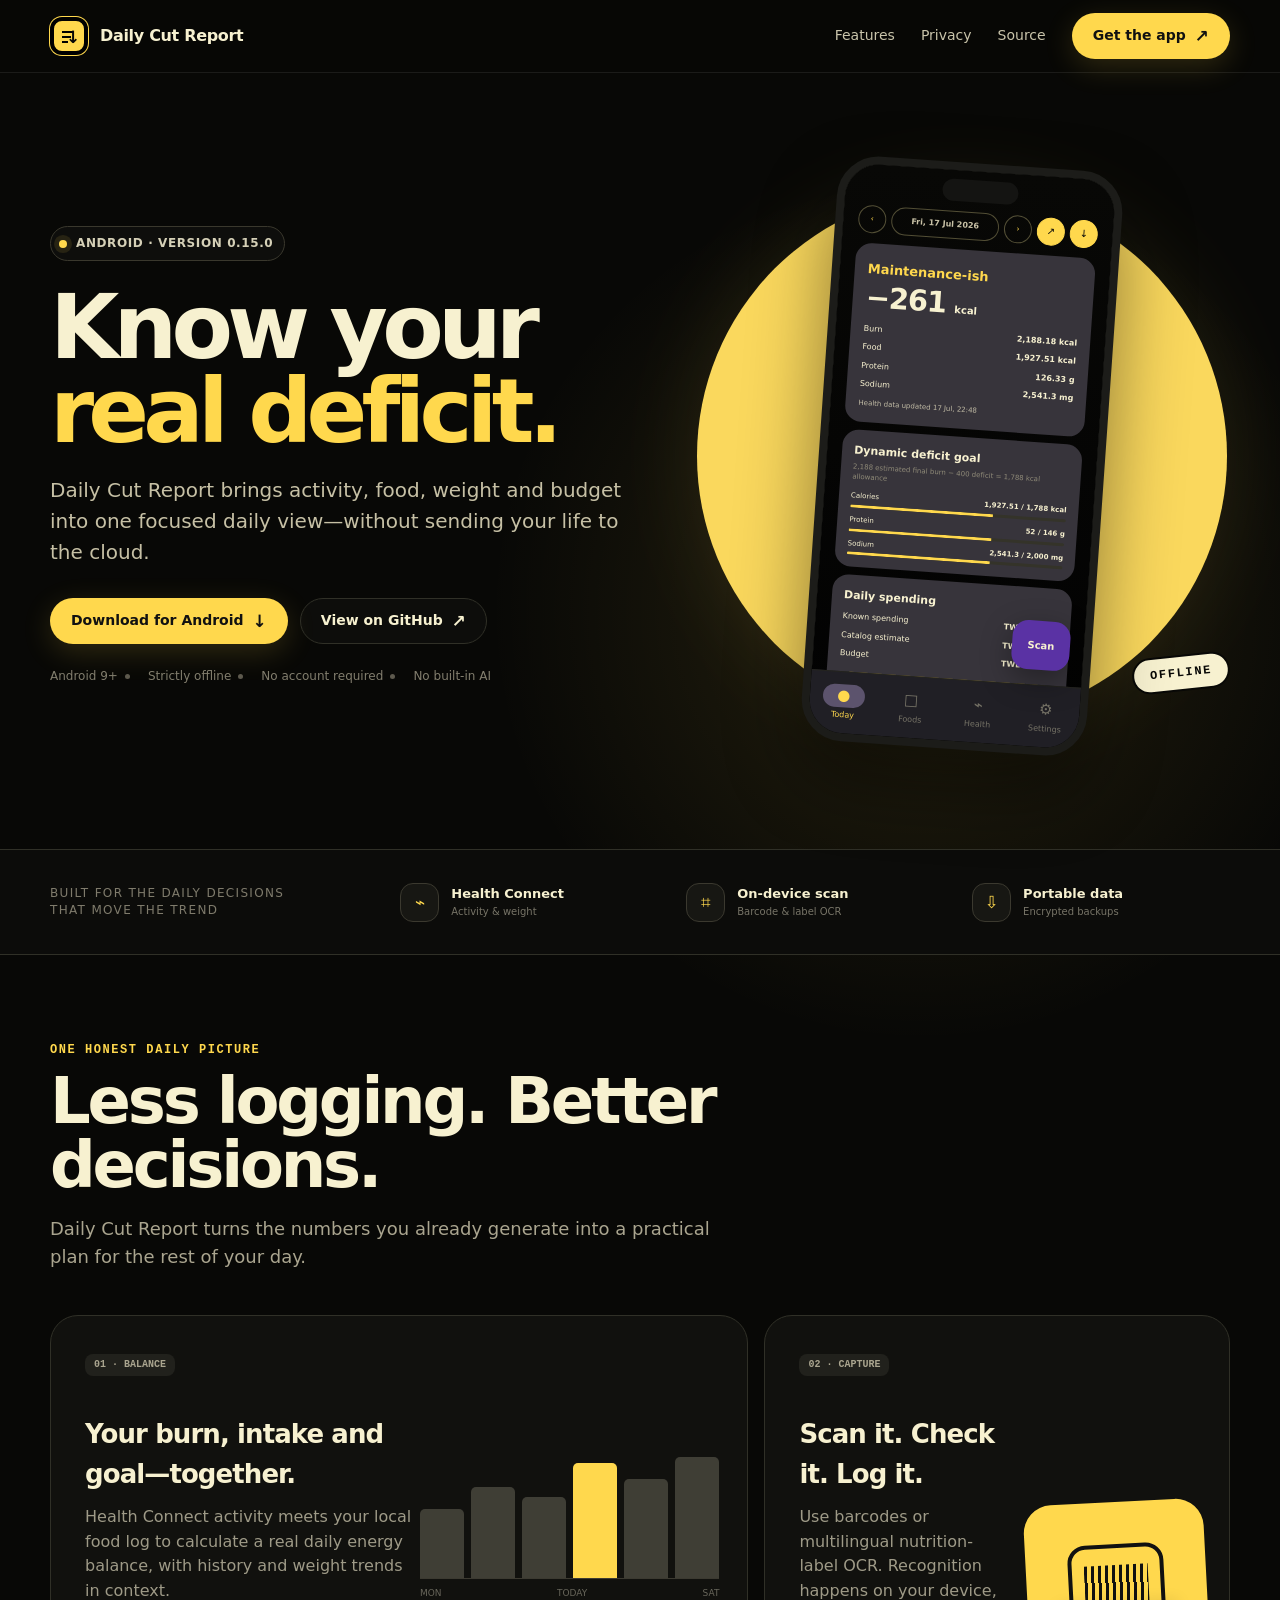
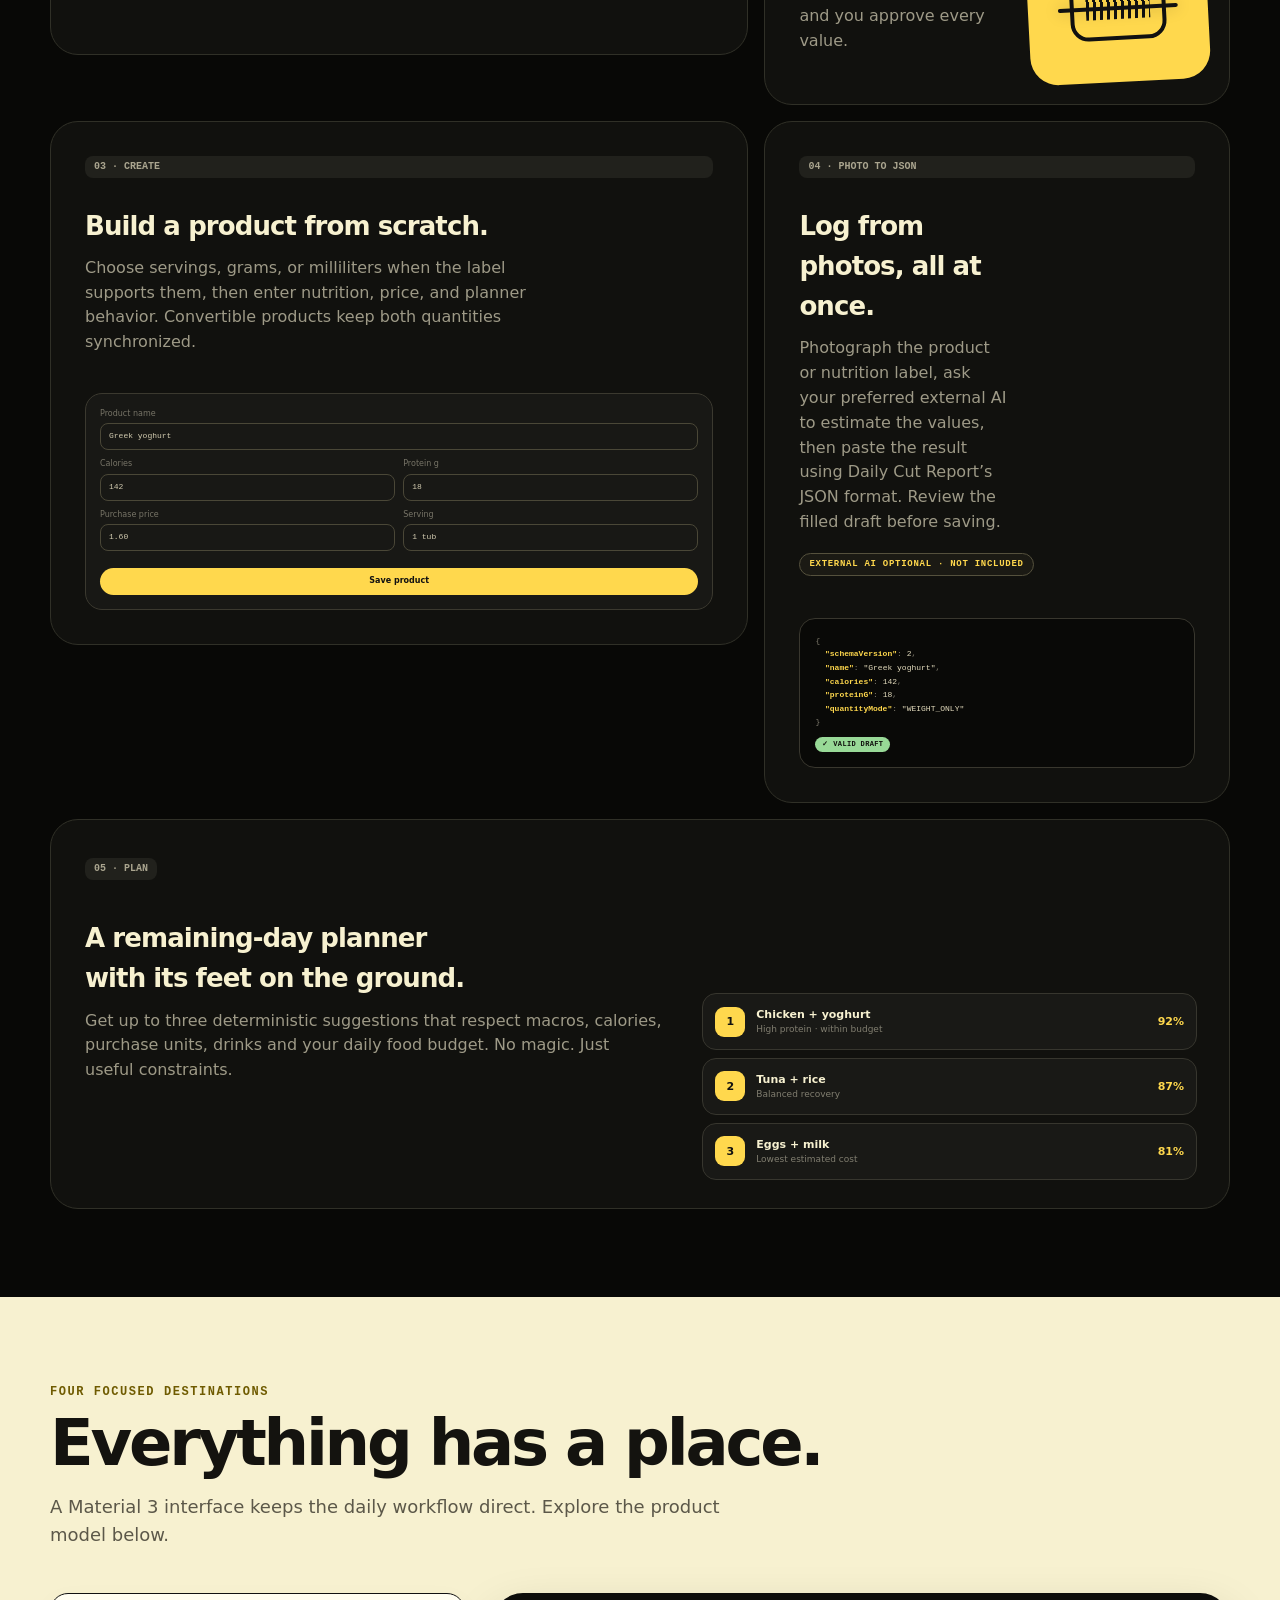
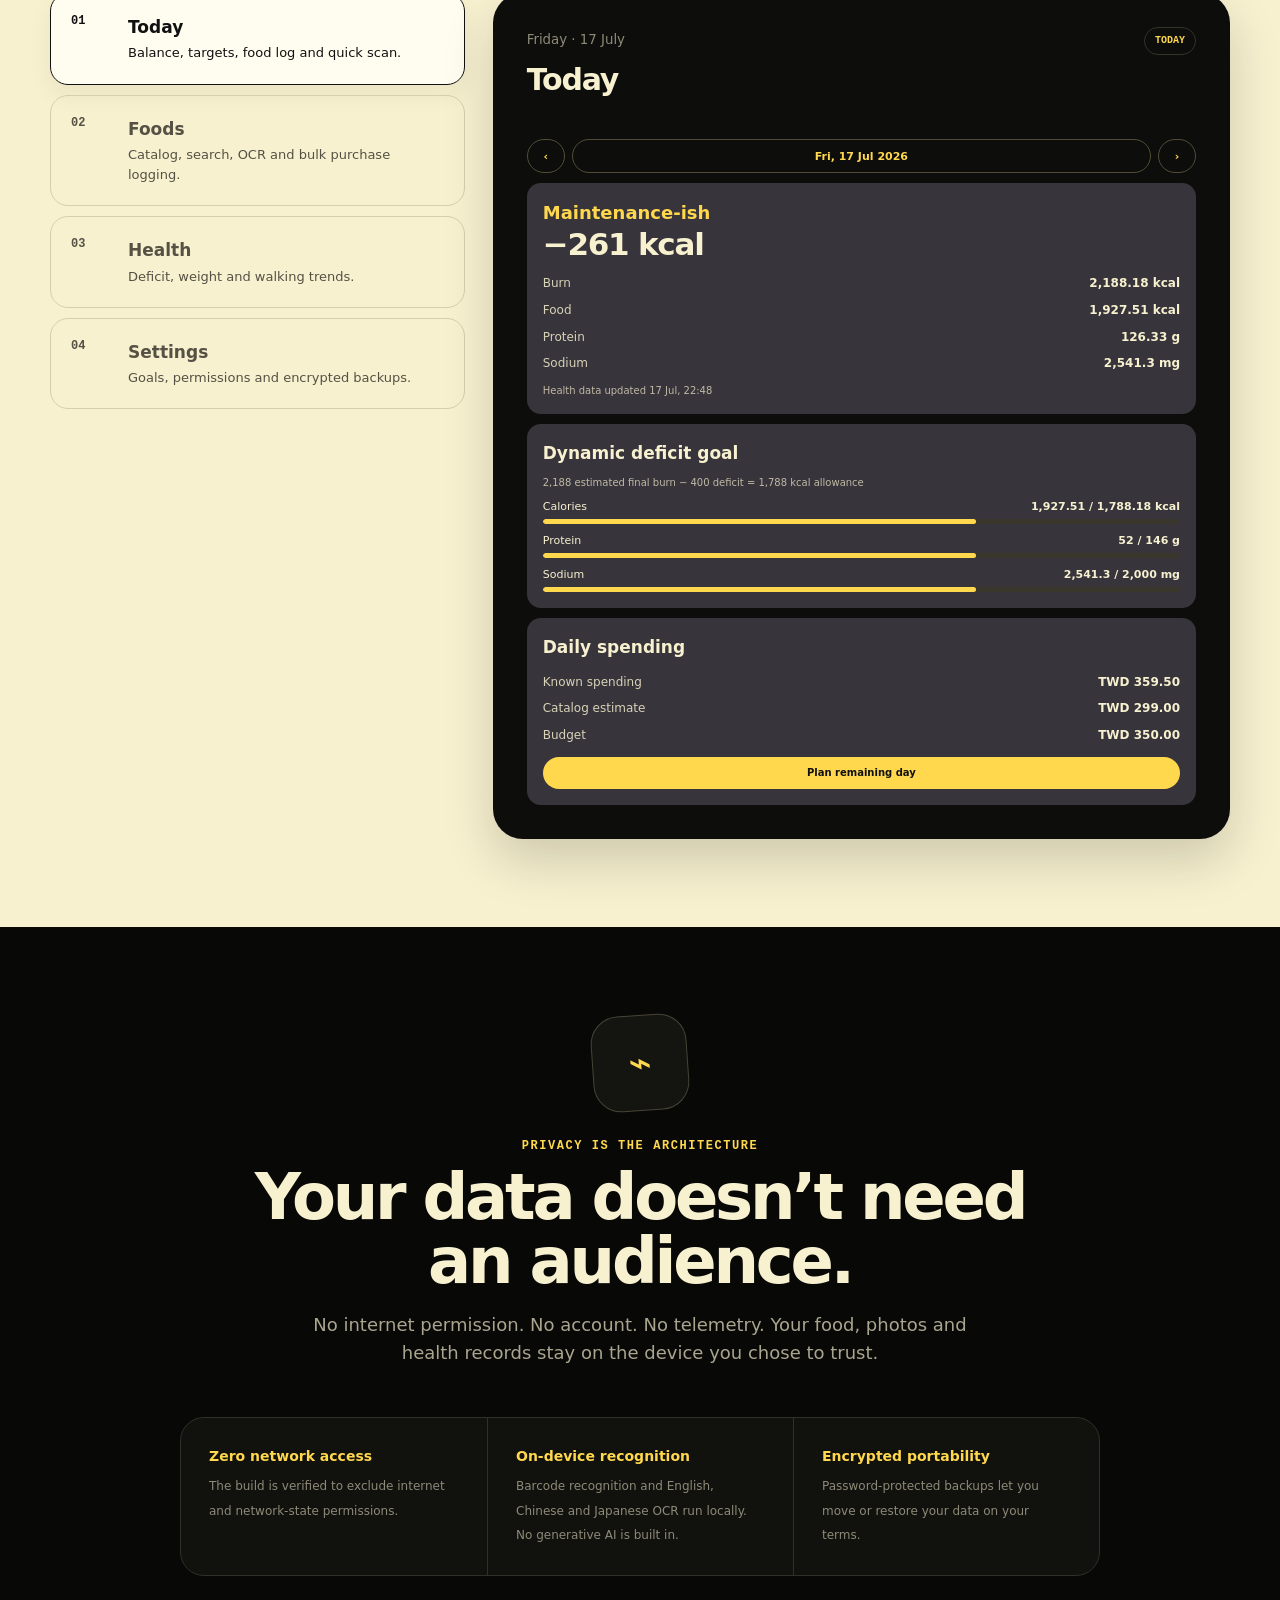
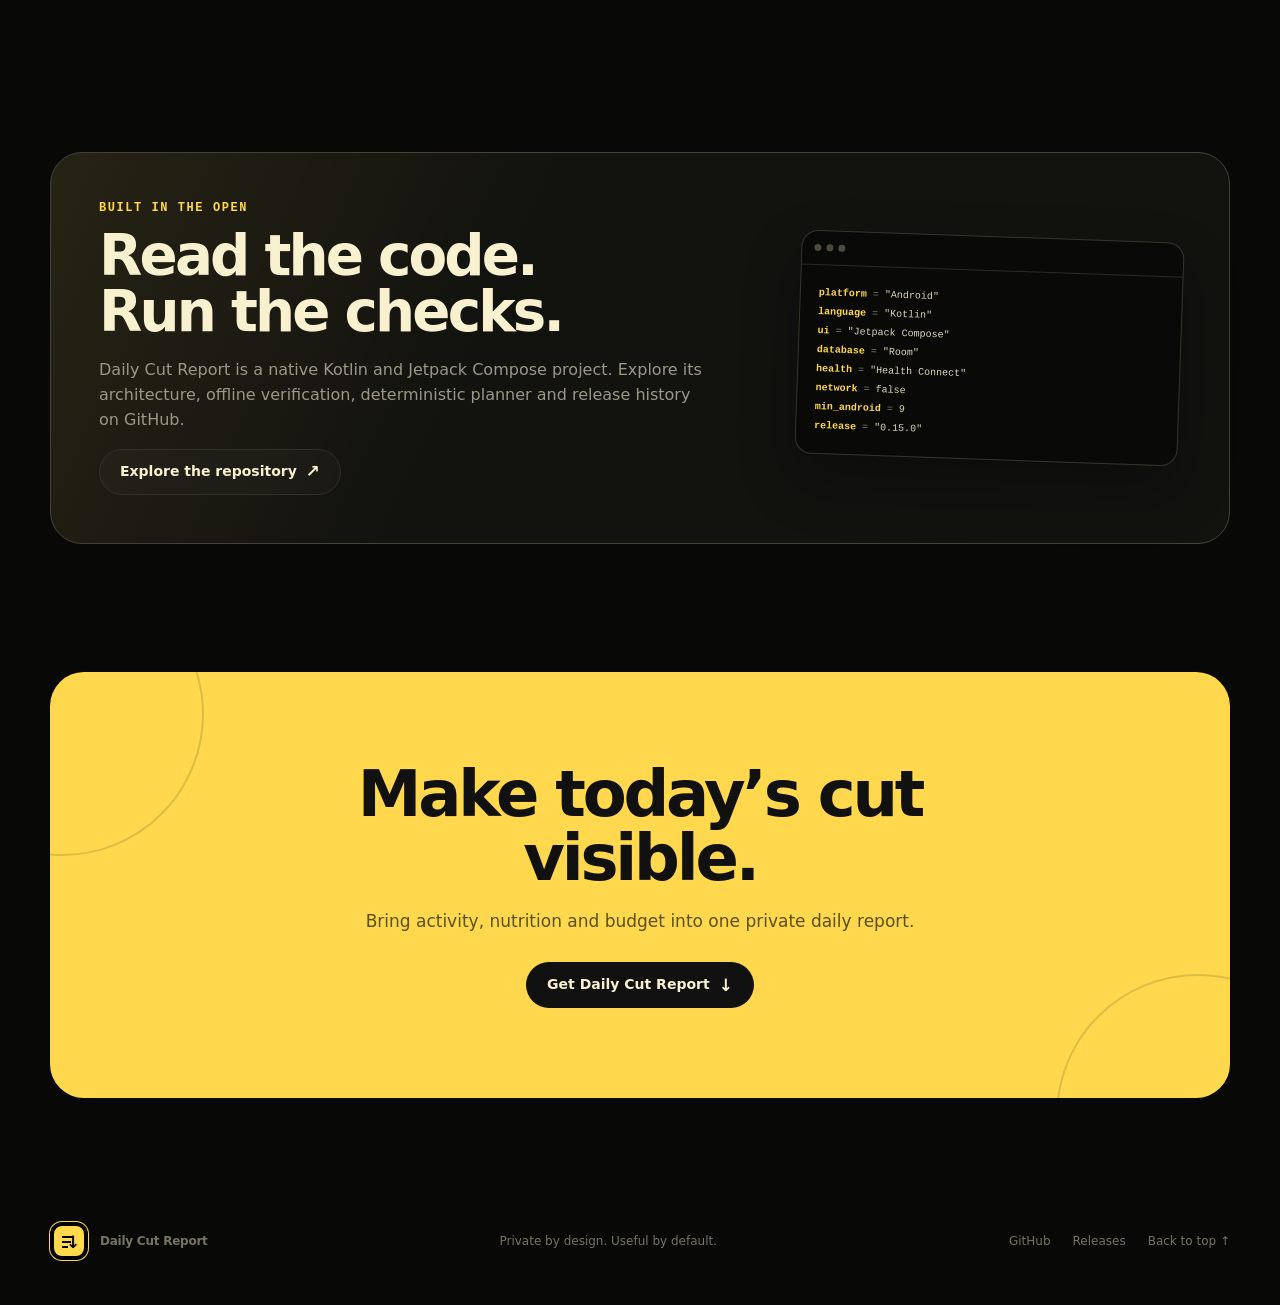
==== docs/index.html @ c7d847a4 "Prepare DailyCutReport 0.15.0 release and fresh CI screenshots" ====
<!doctype html>
<html lang="en">
<head>
  <meta charset="utf-8">
  <meta name="viewport" content="width=device-width, initial-scale=1">
  <meta name="description" content="Daily Cut Report — a private, offline-first fitness and nutrition journal for Android.">
  <meta name="theme-color" content="#080806">
  <meta name="referrer" content="no-referrer">
  <meta http-equiv="Content-Security-Policy" content="default-src 'none'; style-src 'unsafe-inline'; script-src 'unsafe-inline'; img-src data:; connect-src 'none'; base-uri 'none'; form-action 'none'; object-src 'none'">
  <link rel="canonical" href="https://decode39.github.io/DailyCutReport/">
  <meta property="og:type" content="website">
  <meta property="og:site_name" content="Daily Cut Report">
  <meta property="og:title" content="Daily Cut Report — Know your real deficit">
  <meta property="og:description" content="A private, offline-first fitness and nutrition journal for Android.">
  <meta property="og:url" content="https://decode39.github.io/DailyCutReport/">
  <meta name="twitter:card" content="summary">
  <title>Daily Cut Report — Know your real deficit</title>
  <style>
    :root {
      --ink: #080806;
      --surface: #11110e;
      --surface-2: #191914;
      --line: #303027;
      --muted: #aaa58f;
      --cream: #f7f1d0;
      --yellow: #ffd84d;
      --yellow-2: #ffe991;
      --red: #ff8a80;
      --green: #98d997;
      --max: 1180px;
    }

    * { box-sizing: border-box; }
    html { scroll-behavior: smooth; }
    body {
      margin: 0;
      color: var(--cream);
      background:
        radial-gradient(circle at 72% 10%, rgba(255, 216, 77, .12), transparent 27rem),
        var(--ink);
      font-family: Inter, ui-sans-serif, system-ui, -apple-system, BlinkMacSystemFont, "Segoe UI", sans-serif;
      line-height: 1.55;
      -webkit-font-smoothing: antialiased;
    }

    a { color: inherit; text-decoration: none; }
    button, a { -webkit-tap-highlight-color: transparent; }
    button { font: inherit; }
    .wrap { width: min(calc(100% - 40px), var(--max)); margin-inline: auto; }

    .nav {
      position: sticky;
      top: 0;
      z-index: 20;
      border-bottom: 1px solid rgba(255,255,255,.08);
      background: rgba(8, 8, 6, .78);
      backdrop-filter: blur(18px);
    }

    .nav-inner {
      min-height: 72px;
      display: flex;
      align-items: center;
      justify-content: space-between;
      gap: 24px;
    }

    .brand { display: flex; align-items: center; gap: 12px; font-weight: 760; letter-spacing: -.02em; }
    .app-icon {
      width: 38px;
      height: 38px;
      display: grid;
      place-items: center;
      flex: 0 0 auto;
      border-radius: 12px;
      color: var(--ink);
      background: var(--yellow);
      box-shadow: inset 0 0 0 4px #000, 0 0 0 1px var(--yellow);
    }

    .report-glyph { width: 18px; height: 16px; position: relative; }
    .report-glyph::before {
      content: "";
      position: absolute;
      inset: 1px 3px 1px 0;
      background:
        linear-gradient(#000 0 0) 2px 2px / 12px 2px no-repeat,
        linear-gradient(#000 0 0) 2px 7px / 9px 2px no-repeat,
        linear-gradient(#000 0 0) 2px 12px / 6px 2px no-repeat;
    }
    .report-glyph::after {
      content: "↓";
      position: absolute;
      right: -2px;
      bottom: -6px;
      font-size: 17px;
      font-weight: 900;
    }

    .nav-links { display: flex; align-items: center; gap: 26px; color: #c9c4ab; font-size: 14px; }
    .nav-links a:hover { color: var(--cream); }

    .btn {
      min-height: 46px;
      padding: 0 20px;
      display: inline-flex;
      align-items: center;
      justify-content: center;
      gap: 9px;
      border: 1px solid transparent;
      border-radius: 999px;
      font-weight: 760;
      font-size: 14px;
      transition: transform .2s ease, background .2s ease, border-color .2s ease;
      cursor: pointer;
    }
    .btn:hover { transform: translateY(-2px); }
    .btn-primary { background: var(--yellow); color: #111; box-shadow: 0 8px 30px rgba(255,216,77,.16); }
    .btn-primary:hover { background: var(--yellow-2); }
    .btn-ghost { border-color: var(--line); color: var(--cream); background: rgba(255,255,255,.02); }
    .btn-ghost:hover { border-color: #676354; background: rgba(255,255,255,.05); }
    .arrow { font-size: 17px; }

    .hero {
      min-height: 760px;
      display: grid;
      grid-template-columns: minmax(0, 1.04fr) minmax(370px, .96fr);
      align-items: center;
      gap: 64px;
      padding: 78px 0 88px;
    }

    .eyebrow {
      width: fit-content;
      display: flex;
      align-items: center;
      gap: 9px;
      margin-bottom: 24px;
      padding: 7px 11px 7px 8px;
      border: 1px solid #3a382d;
      border-radius: 999px;
      color: #d5d0b7;
      font-size: 12px;
      font-weight: 720;
      letter-spacing: .05em;
      text-transform: uppercase;
      background: rgba(255,255,255,.025);
    }
    .pulse { width: 8px; height: 8px; border-radius: 50%; background: var(--yellow); box-shadow: 0 0 0 5px rgba(255,216,77,.1); }

    h1, h2, h3, p { margin-top: 0; }
    h1 {
      max-width: 680px;
      margin-bottom: 22px;
      font-size: clamp(58px, 7vw, 92px);
      line-height: .94;
      letter-spacing: -.065em;
      font-weight: 820;
    }
    .accent { color: var(--yellow); }
    .hero-copy > p {
      max-width: 590px;
      margin-bottom: 30px;
      color: #c6c0a5;
      font-size: clamp(17px, 1.8vw, 20px);
    }
    .hero-actions { display: flex; flex-wrap: wrap; gap: 12px; }
    .meta-row { display: flex; flex-wrap: wrap; gap: 18px; margin-top: 23px; color: #827e6e; font-size: 12px; }
    .meta-row span { display: flex; align-items: center; gap: 7px; }
    .meta-row i { width: 5px; height: 5px; border-radius: 50%; background: #5d594d; }

    .device-stage { position: relative; min-height: 610px; display: grid; place-items: center; }
    .device-stage::before {
      content: "";
      position: absolute;
      width: min(100%, 530px);
      aspect-ratio: 1;
      border-radius: 50%;
      background: var(--yellow);
      filter: saturate(.88);
      box-shadow: 0 0 80px rgba(255,216,77,.1);
    }
    .device-stage::after {
      content: "OFFLINE";
      position: absolute;
      right: 0;
      bottom: 70px;
      padding: 10px 16px;
      transform: rotate(-6deg);
      border: 2px solid var(--ink);
      border-radius: 999px;
      color: var(--ink);
      background: var(--cream);
      font: 850 12px/1 ui-monospace, SFMono-Regular, Menlo, monospace;
      letter-spacing: .14em;
    }

    .phone {
      position: relative;
      z-index: 2;
      width: 286px;
      height: 586px;
      overflow: hidden;
      border: 8px solid #1c1c19;
      border-radius: 42px;
      background: #000;
      box-shadow: 0 34px 75px rgba(0,0,0,.45), inset 0 0 0 1px #48483f;
      transform: rotate(4deg);
    }
    .phone::before {
      content: "";
      position: absolute;
      z-index: 5;
      top: 9px;
      left: 50%;
      width: 76px;
      height: 22px;
      transform: translateX(-50%);
      border-radius: 20px;
      background: #141412;
    }
    .phone-screen {
      height: 100%;
      padding: 41px 15px 68px;
      color: var(--cream);
      background: linear-gradient(180deg, #080806, #020202);
    }
    .app-top { display: flex; align-items: center; justify-content: space-between; margin-bottom: 11px; }
    .app-top strong { font-size: 15px; letter-spacing: -.02em; }
    .app-top span { color: var(--yellow); font-size: 16px; }
    .date-controls {
      display: flex;
      align-items: center;
      gap: 5px;
      margin-bottom: 10px;
      color: #c9c2a7;
      font-size: 8px;
    }
    .date-controls span {
      min-width: 28px;
      height: 28px;
      display: grid;
      place-items: center;
      border: 1px solid #524e35;
      border-radius: 999px;
      color: var(--yellow);
    }
    .date-controls b {
      height: 28px;
      display: grid;
      place-items: center;
      flex: 1;
      border: 1px solid #524e35;
      border-radius: 999px;
      font-size: 8px;
    }
    .date-controls .date-action {
      min-width: 28px;
      color: #0c0c09;
      border-color: var(--yellow);
      background: var(--yellow);
      font-size: 10px;
    }
    .metric-card {
      padding: 13px;
      border: 0;
      border-radius: 16px;
      background: #37343b;
    }
    .metric-card .label { color: var(--yellow); font-size: 13px; font-weight: 700; }
    .metric-card .metric { margin: 2px 0 8px; color: var(--cream); font-size: 29px; line-height: 1; font-weight: 800; letter-spacing: -.04em; }
    .metric-card .metric small { font-size: 10px; font-weight: 650; letter-spacing: 0; }
    .phone-row { display: flex; justify-content: space-between; gap: 8px; padding: 3px 0; font-size: 8px; }
    .phone-row b { font-weight: 750; }
    .phone-note { margin-top: 5px; color: #c2bca6; font-size: 7px; }
    .phone-card { margin-top: 8px; padding: 12px; border: 0; border-radius: 16px; background: #37343b; }
    .phone-card h4 { margin: 0 0 4px; font-size: 11px; }
    .phone-card p { margin: 0 0 8px; color: #8f8a78; font-size: 7px; line-height: 1.4; }
    .phone-target { margin-top: 7px; }
    .phone-target > div { display: flex; justify-content: space-between; font-size: 7px; }
    .phone-target > div b { font-size: 7px; }
    .phone-target i { height: 3px; display: block; margin-top: 3px; overflow: hidden; border-radius: 4px; background: #343329; }
    .phone-target i::after { content: ""; display: block; width: 66%; height: 100%; background: var(--yellow); }
    .phone-card .phone-button { margin-top: 8px; padding: 7px 8px; border-radius: 999px; color: #111; background: var(--yellow); text-align: center; font-size: 7px; font-weight: 800; }
    .bottom-nav {
      position: absolute;
      z-index: 3;
      right: 0;
      bottom: 0;
      left: 0;
      height: 62px;
      display: grid;
      grid-template-columns: repeat(4, 1fr);
      align-items: center;
      border-top: 1px solid #24241f;
      background: #201f25;
    }
    .bottom-nav span { text-align: center; color: #757266; font-size: 8px; }
    .bottom-nav b { display: block; margin-bottom: 2px; color: inherit; font-size: 15px; }
    .bottom-nav .active { color: var(--yellow); }
    .bottom-nav .active b { width: 42px; margin-inline: auto; border-radius: 999px; background: #5c536d; }
    .scan-fab {
      position: absolute;
      z-index: 4;
      right: 14px;
      bottom: 77px;
      width: 58px;
      height: 49px;
      display: grid;
      place-items: center;
      border-radius: 16px;
      color: var(--cream);
      background: #5a32a4;
      box-shadow: 0 10px 30px rgba(0,0,0,.35);
      font-size: 10px;
      font-weight: 800;
    }

    .proof {
      border-block: 1px solid var(--line);
      background: #0c0c0a;
    }
    .proof-row {
      min-height: 104px;
      display: grid;
      grid-template-columns: 1.25fr repeat(3, 1fr);
      align-items: center;
      gap: 28px;
    }
    .proof-intro { color: #7f7b6c; font-size: 12px; line-height: 1.4; text-transform: uppercase; letter-spacing: .11em; }
    .proof-item { display: flex; align-items: center; gap: 12px; }
    .proof-icon {
      width: 39px;
      height: 39px;
      display: grid;
      place-items: center;
      flex: 0 0 auto;
      border: 1px solid #3b392f;
      border-radius: 13px;
      color: var(--yellow);
      background: #171713;
      font-size: 17px;
    }
    .proof-item strong { display: block; font-size: 13px; }
    .proof-item span { display: block; color: #777467; font-size: 10px; }

    section { padding: 88px 0; scroll-margin-top: 72px; }
    .section-kicker { margin-bottom: 12px; color: var(--yellow); font: 750 12px/1.2 ui-monospace, SFMono-Regular, Menlo, monospace; letter-spacing: .13em; text-transform: uppercase; }
    h2 { max-width: 800px; margin-bottom: 18px; font-size: clamp(40px, 5vw, 66px); line-height: 1; letter-spacing: -.05em; }
    .section-lede { max-width: 680px; margin-bottom: 44px; color: #aaa58f; font-size: 18px; }

    .bento { display: grid; grid-template-columns: 1.2fr .8fr; align-items: start; gap: 16px; }
    .feature {
      position: relative;
      min-height: 340px;
      overflow: hidden;
      padding: 34px;
      border: 1px solid var(--line);
      border-radius: 28px;
      background: var(--surface);
    }
    .feature > h3, .feature > p, .feature > .feature-tag { position: relative; z-index: 2; }
    .feature h3 { margin-bottom: 10px; font-size: 26px; letter-spacing: -.035em; }
    .feature p { max-width: 480px; color: #9e9a87; }
    .feature:not(.feature-wide) > h3,
    .feature:not(.feature-wide) > p { max-width: calc(100% - 185px); }
    .feature:first-child > h3,
    .feature:first-child > p { max-width: 52%; }
    .feature-manual > h3,
    .feature-manual > p,
    .feature-json > h3,
    .feature-json > p { max-width: 100%; }
    .feature-manual,
    .feature-json {
      min-height: 0;
      display: flex;
      flex-direction: column;
    }
    .feature-manual .feature-tag,
    .feature-json .feature-tag { margin-bottom: 28px; }
    .feature-wide > h3,
    .feature-wide > p { max-width: 52%; }
    .feature-wide { grid-column: 1 / -1; min-height: 390px; }
    .feature-tag { display: inline-flex; margin-bottom: 38px; padding: 6px 9px; border-radius: 8px; color: #aaa58f; background: #21211c; font: 700 10px/1 ui-monospace, monospace; text-transform: uppercase; }

    .balance-viz { position: absolute; right: 28px; bottom: 25px; width: 43%; height: 180px; }
    .chart-bars { height: 130px; display: flex; align-items: flex-end; gap: 7px; border-bottom: 1px solid #3c3a31; }
    .chart-bars i { flex: 1; border-radius: 5px 5px 0 0; background: #3f3e35; }
    .chart-bars i:nth-child(1) { height: 54%; }
    .chart-bars i:nth-child(2) { height: 71%; }
    .chart-bars i:nth-child(3) { height: 63%; }
    .chart-bars i:nth-child(4) { height: 89%; background: var(--yellow); }
    .chart-bars i:nth-child(5) { height: 77%; }
    .chart-bars i:nth-child(6) { height: 94%; }
    .chart-labels { display: flex; justify-content: space-between; margin-top: 8px; color: #68665b; font-size: 9px; }

    .scan-viz { position: absolute; right: 22px; bottom: 22px; width: 180px; height: 180px; border-radius: 28px; background: var(--yellow); color: #111; transform: rotate(-3deg); }
    .scan-box { position: absolute; inset: 42px; border: 4px solid #111; border-radius: 18px; }
    .scan-line { position: absolute; left: 30px; right: 30px; top: 104px; height: 4px; border-radius: 9px; background: #111; box-shadow: 0 0 15px rgba(0,0,0,.28); }
    .scan-bars { position: absolute; inset: 63px 58px; background: repeating-linear-gradient(90deg, #111 0 3px, transparent 3px 7px); }

    .manual-viz {
      position: relative;
      right: auto;
      bottom: auto;
      width: 100%;
      margin-top: 22px;
      padding: 14px;
      border: 1px solid #3b392f;
      border-radius: 17px;
      background: #181815;
      transform: none;
    }
    .manual-field { margin-bottom: 8px; }
    .manual-field:last-child { margin-bottom: 0; }
    .manual-field span { display: block; margin-bottom: 3px; color: #777467; font-size: 8px; }
    .manual-field i { height: 27px; display: block; padding: 6px 8px; border: 1px solid #4a4737; border-radius: 8px; color: #d2cbb0; font: normal 8px/1.6 ui-monospace, monospace; }
    .manual-fields { display: grid; grid-template-columns: 1fr 1fr; gap: 8px; }
    .manual-save { margin-top: 9px; padding: 7px; border-radius: 999px; color: #111; background: var(--yellow); text-align: center; font-size: 8px; font-weight: 800; }

    .json-viz {
      position: relative;
      right: auto;
      bottom: auto;
      width: 100%;
      margin-top: 22px;
      padding: 15px;
      border: 1px solid #39372e;
      border-radius: 16px;
      color: #817d6f;
      background: #090907;
      font: 8px/1.7 ui-monospace, SFMono-Regular, Menlo, monospace;
      transform: none;
    }
    .json-viz b { color: var(--yellow); font-weight: 600; }
    .json-viz em { color: #e2dabc; font-style: normal; }
    .json-valid {
      width: fit-content;
      margin-top: 8px;
      padding: 4px 7px;
      border-radius: 999px;
      color: #10100d;
      background: var(--green);
      font: 800 7px/1 ui-monospace, monospace;
      letter-spacing: .05em;
    }
    .ai-boundary {
      width: fit-content;
      margin: 2px 0 20px;
      padding: 6px 9px;
      border: 1px solid #55513d;
      border-radius: 999px;
      color: var(--yellow);
      background: #1b1a14;
      font: 800 9px/1 ui-monospace, monospace;
      letter-spacing: .08em;
    }

    .planner-viz { position: absolute; right: 32px; bottom: 28px; width: 42%; display: grid; gap: 8px; }
    .plan-row { display: grid; grid-template-columns: 30px 1fr auto; align-items: center; gap: 11px; padding: 12px; border: 1px solid #37362e; border-radius: 14px; background: #191916; font-size: 11px; }
    .plan-row > b:first-child { width: 30px; height: 30px; display: grid; place-items: center; border-radius: 9px; color: #111; background: var(--yellow); }
    .plan-row span { display: block; color: #817e70; font-size: 9px; }
    .plan-row > b:last-child { color: var(--yellow); }

    .experience { background: var(--cream); color: #14130f; }
    .experience .section-kicker { color: #6f5b00; }
    .experience .section-lede { color: #5c5849; }
    .demo-grid { display: grid; grid-template-columns: .72fr 1.28fr; gap: 28px; align-items: start; }
    .demo-tabs { display: grid; gap: 10px; }
    .mobile-demo-panel { display: none; }
    .demo-tab {
      width: 100%;
      padding: 20px;
      display: grid;
      grid-template-columns: 42px 1fr;
      gap: 15px;
      border: 1px solid #d7cfaa;
      border-radius: 18px;
      color: #555144;
      background: transparent;
      text-align: left;
      cursor: pointer;
      transition: color .28s ease, border-color .28s ease, background .28s ease, box-shadow .28s ease, transform .28s ease;
    }
    .demo-tab:hover, .demo-tab.active { color: #111; border-color: #111; background: #fffdf0; box-shadow: 0 10px 24px rgba(35,30,10,.06); }
    .tab-num { font: 800 12px/1.2 ui-monospace, monospace; }
    .demo-tab strong { display: block; margin-bottom: 3px; font-size: 17px; }
    .demo-tab span:last-child { display: block; font-size: 13px; }
    .demo-panel {
      min-height: 470px;
      overflow: hidden;
      padding: 34px;
      border-radius: 30px;
      color: var(--cream);
      background: #0d0d0b;
      box-shadow: 0 22px 50px rgba(25,22,10,.18);
    }
    .panel-head { display: flex; align-items: flex-start; justify-content: space-between; gap: 20px; margin-bottom: 36px; }
    .panel-head small { color: #8e8a78; }
    .panel-head h3 { margin: 5px 0 0; font-size: 30px; letter-spacing: -.04em; }
    .panel-chip { padding: 8px 10px; border: 1px solid #343329; border-radius: 999px; color: var(--yellow); font: 700 10px/1 monospace; }
    .panel-content { min-height: 315px; }
    .compose-stack { display: grid; gap: 10px; }
    .compose-date { display: grid; grid-template-columns: 38px 1fr 38px; gap: 7px; }
    .compose-date span {
      min-height: 34px;
      display: grid;
      place-items: center;
      border: 1px solid #514d37;
      border-radius: 999px;
      color: var(--yellow);
      font-size: 11px;
      font-weight: 700;
    }
    .compose-card { padding: 16px; border: 0; border-radius: 14px; background: #37343b; }
    .compose-card h4 { margin: 0 0 8px; color: var(--cream); font-size: 17px; }
    .compose-card .compose-verdict { color: var(--yellow); font-size: 18px; font-weight: 730; }
    .compose-card .compose-balance { margin: 0 0 9px; font-size: 31px; line-height: 1.1; font-weight: 820; letter-spacing: -.04em; }
    .compose-row { display: flex; justify-content: space-between; gap: 12px; padding: 4px 0; color: #d8d2b7; font-size: 12px; }
    .compose-row b { color: var(--cream); white-space: nowrap; }
    .compose-note { margin: 6px 0 0; color: #c0baa5; font-size: 10px; }
    .compose-progress { margin-top: 8px; }
    .compose-progress > div { display: flex; justify-content: space-between; gap: 10px; font-size: 11px; }
    .compose-progress i { height: 5px; display: block; margin-top: 4px; overflow: hidden; border-radius: 10px; background: #39372c; }
    .compose-progress i::after { content: ""; display: block; width: 68%; height: 100%; border-radius: inherit; background: var(--yellow); }
    .compose-search { padding: 12px 14px; border: 1px solid #9a969e; border-radius: 6px; color: #eee8cb; font-size: 12px; }
    .compose-list { display: grid; gap: 8px; }
    .compose-list .compose-card { display: grid; grid-template-columns: 1fr auto; align-items: center; gap: 14px; padding: 13px 15px; }
    .compose-list strong { display: block; font-size: 13px; }
    .compose-list small { display: block; color: #d0cab2; font-size: 9px; }
    .compose-action { padding: 7px 12px; border-radius: 999px; color: #111; background: var(--yellow); font-size: 10px; font-weight: 800; }
    .compose-link { color: var(--yellow); font-size: 12px; font-weight: 720; }
    .compose-switch { width: 38px; height: 22px; display: inline-flex; align-items: center; padding: 3px; border: 1px solid #9f9aa4; border-radius: 999px; background: #57545d; }
    .compose-switch::after { content: ""; width: 14px; height: 14px; border-radius: 50%; background: #aaa6b0; }
    .compose-button { display: block; margin-top: 9px; padding: 8px 12px; border-radius: 999px; color: #111; background: var(--yellow); text-align: center; font-size: 10px; font-weight: 800; }
    .compose-chart { height: 92px; display: flex; align-items: flex-end; gap: 5px; margin-top: 8px; padding: 9px; border-radius: 8px; background: #302d34; }
    .compose-chart i { flex: 1; min-width: 3px; border-radius: 2px 2px 0 0; background: var(--yellow); }
    .compose-chart i:nth-child(1) { height: 35%; } .compose-chart i:nth-child(2) { height: 62%; }
    .compose-chart i:nth-child(3) { height: 44%; } .compose-chart i:nth-child(4) { height: 78%; }
    .compose-chart i:nth-child(5) { height: 28%; } .compose-chart i:nth-child(6) { height: 68%; }
    .compose-chart i:nth-child(7) { height: 92%; } .compose-chart i:nth-child(8) { height: 51%; }
    .summary-cards { display: grid; grid-template-columns: 1.25fr repeat(2, 1fr); gap: 10px; }
    .summary-card { padding: 18px; border: 1px solid #323128; border-radius: 17px; background: #181815; }
    .summary-card:first-child { background: var(--yellow); color: #111; }
    .summary-card small { display: block; color: #8f8a78; }
    .summary-card:first-child small { color: #5f520e; }
    .summary-card b { display: block; margin-top: 8px; font-size: 27px; letter-spacing: -.04em; }
    .day-graph { height: 160px; margin-top: 16px; padding: 16px; display: flex; align-items: flex-end; gap: 10px; border-radius: 17px; background: #181815; }
    .day-graph i { flex: 1; border-radius: 6px 6px 2px 2px; background: #414036; }
    .day-graph i:nth-child(1) { height: 41%; } .day-graph i:nth-child(2) { height: 57%; }
    .day-graph i:nth-child(3) { height: 75%; } .day-graph i:nth-child(4) { height: 62%; }
    .day-graph i:nth-child(5) { height: 89%; background: var(--yellow); } .day-graph i:nth-child(6) { height: 78%; }
    .day-graph i:nth-child(7) { height: 98%; }

    .privacy { text-align: center; }
    .privacy-mark {
      width: 96px;
      height: 96px;
      display: grid;
      place-items: center;
      margin: 0 auto 28px;
      border: 1px solid #474436;
      border-radius: 28px;
      color: var(--yellow);
      background: #141411;
      font-size: 39px;
      transform: rotate(-4deg);
    }
    .privacy h2 { margin-inline: auto; }
    .privacy .section-lede { margin-inline: auto; }
    .privacy-grid { max-width: 920px; margin: 50px auto 0; display: grid; grid-template-columns: repeat(3, 1fr); border: 1px solid var(--line); border-radius: 24px; background: var(--surface); }
    .privacy-item { padding: 28px; text-align: left; }
    .privacy-item + .privacy-item { border-left: 1px solid var(--line); }
    .privacy-item b { display: block; margin-bottom: 5px; color: var(--yellow); font-size: 14px; }
    .privacy-item span { color: #8e8a78; font-size: 12px; }

    .source-card {
      min-height: 350px;
      padding: 48px;
      display: grid;
      grid-template-columns: 1.25fr .75fr;
      align-items: center;
      gap: 60px;
      border: 1px solid #454235;
      border-radius: 32px;
      background:
        linear-gradient(115deg, rgba(255,216,77,.09), transparent 38%),
        #12120f;
    }
    .source-card h2 { font-size: clamp(38px, 4.4vw, 60px); }
    .source-card p { max-width: 610px; color: #9c9885; }
    .code-window { overflow: hidden; border: 1px solid #36352d; border-radius: 17px; background: #090907; box-shadow: 0 25px 55px rgba(0,0,0,.3); transform: rotate(2deg); }
    .code-top { height: 34px; display: flex; align-items: center; gap: 5px; padding: 0 12px; border-bottom: 1px solid #2b2a24; }
    .code-top i { width: 7px; height: 7px; border-radius: 50%; background: #4b4940; }
    .code-body { padding: 18px; color: #7d796b; font: 10px/1.9 ui-monospace, SFMono-Regular, Menlo, monospace; }
    .code-body b { color: var(--yellow); font-weight: 600; }
    .code-body em { color: #ded7b9; font-style: normal; }

    .final-cta { padding-top: 40px; text-align: center; }
    .final-cta-box {
      padding: 90px 28px;
      overflow: hidden;
      position: relative;
      border-radius: 34px;
      color: #111;
      background: var(--yellow);
    }
    .final-cta-box::before, .final-cta-box::after {
      content: "";
      position: absolute;
      width: 280px;
      height: 280px;
      border: 2px solid rgba(0,0,0,.13);
      border-radius: 50%;
    }
    .final-cta-box::before { left: -130px; top: -100px; }
    .final-cta-box::after { right: -110px; bottom: -160px; }
    .final-cta h2 { position: relative; z-index: 1; margin-inline: auto; }
    .final-cta p { position: relative; z-index: 1; max-width: 600px; margin: 0 auto 28px; color: #5b501a; font-size: 17px; }
    .final-cta .btn { position: relative; z-index: 1; background: #111; color: var(--cream); }

    footer { padding: 36px 0 46px; }
    .footer-row { display: flex; align-items: center; justify-content: space-between; gap: 20px; color: #767365; font-size: 12px; }
    .footer-links { display: flex; gap: 22px; }
    .footer-links a:hover { color: var(--cream); }

    .reveal { opacity: 0; transform: translateY(18px); transition: opacity .55s ease, transform .55s ease; }
    .reveal.visible { opacity: 1; transform: none; }

    @media (max-width: 880px) {
      .nav-links a:not(.nav-cta) { display: none; }
      .hero { grid-template-columns: 1fr; gap: 24px; padding-top: 64px; text-align: center; }
      .hero-copy { display: grid; justify-items: center; }
      .device-stage { min-height: 630px; }
      .proof-row { grid-template-columns: repeat(3, 1fr); padding-block: 24px; }
      .proof-intro { grid-column: 1 / -1; text-align: center; }
      .bento, .demo-grid, .source-card { grid-template-columns: 1fr; }
      .feature-wide { grid-column: auto; }
      .feature { min-height: 390px; }
      .feature:not(.feature-wide) > h3,
      .feature:not(.feature-wide) > p,
      .feature-wide > h3,
      .feature-wide > p { max-width: 42%; }
      .balance-viz, .planner-viz { width: 45%; }
      .source-card { padding: 36px; }
      .code-window { max-width: 450px; transform: none; }
    }

    @media (max-width: 620px) {
      .wrap { width: min(calc(100% - 24px), var(--max)); }
      .brand > span:not(.app-icon) { display: none; }
      .nav-inner { min-height: 64px; }
      .nav .btn { min-height: 40px; padding-inline: 15px; }
      h1 { font-size: clamp(48px, 17vw, 72px); }
      .hero { min-height: auto; padding-top: 54px; }
      .hero-copy > p { font-size: 17px; }
      .hero-actions { width: 100%; }
      .hero-actions .btn { flex: 1; }
      .meta-row { justify-content: center; }
      .device-stage::before { width: 100%; }
      .device-stage::after { right: 6px; }
      .phone { transform: rotate(2deg); }
      .proof-row { grid-template-columns: 1fr; align-items: start; }
      .proof-intro { text-align: left; }
      section { padding: 88px 0; }
      .feature { min-height: 500px; padding: 26px 26px 245px; }
      .feature-tag { margin-bottom: 35px; }
      .feature:not(.feature-wide) > h3,
      .feature:not(.feature-wide) > p,
      .feature-wide > h3,
      .feature-wide > p { max-width: 100%; }
      .balance-viz, .planner-viz { right: 22px; width: calc(100% - 44px); }
      .feature-manual,
      .feature-json { min-height: auto; padding-bottom: 26px; }
      .manual-viz,
      .json-viz { margin-top: 24px; }
      .scan-viz { right: 22px; bottom: 22px; width: 180px; height: 180px; }
      .demo-panel { min-height: 430px; padding: 24px; }
      .demo-grid > .demo-panel { display: none; }
      .demo-tabs { gap: 0; }
      .demo-tab { margin-bottom: 10px; }
      .demo-tab.active { margin-bottom: 7px; transform: translateY(-1px); }
      .mobile-demo-panel {
        min-height: 0;
        display: grid;
        grid-template-rows: 0fr;
        margin: 0;
        padding: 0 20px;
        visibility: hidden;
        opacity: 0;
        overflow: hidden;
        pointer-events: none;
        transform: translateY(-7px);
        border-radius: 22px;
        color: var(--cream);
        background: #0d0d0b;
        box-shadow: 0 0 0 rgba(25,22,10,0);
        transition:
          grid-template-rows .46s cubic-bezier(.22, 1, .36, 1),
          padding .46s cubic-bezier(.22, 1, .36, 1),
          margin .46s cubic-bezier(.22, 1, .36, 1),
          opacity .28s ease,
          transform .46s cubic-bezier(.22, 1, .36, 1),
          box-shadow .46s ease,
          visibility 0s linear .46s;
      }
      .mobile-demo-panel-inner { min-height: 0; overflow: hidden; }
      .demo-tab.active + .mobile-demo-panel {
        grid-template-rows: 1fr;
        margin: 0 0 10px;
        padding: 20px;
        visibility: visible;
        opacity: 1;
        pointer-events: auto;
        transform: none;
        box-shadow: 0 16px 36px rgba(25,22,10,.16);
        transition-delay: 0s;
      }
      .mobile-panel-head { display: flex; align-items: flex-start; justify-content: space-between; gap: 12px; margin-bottom: 20px; }
      .mobile-panel-head small { color: #8e8a78; font-size: 10px; }
      .mobile-panel-head h3 { margin: 3px 0 0; font-size: 23px; letter-spacing: -.04em; }
      .mobile-demo-panel .panel-chip { flex: 0 0 auto; }
      .summary-cards { grid-template-columns: 1fr 1fr; }
      .summary-card:first-child { grid-column: 1 / -1; }
      .privacy-grid { grid-template-columns: 1fr; }
      .privacy-item + .privacy-item { border-left: 0; border-top: 1px solid var(--line); }
      .source-card { padding: 28px; gap: 34px; }
      .footer-row { align-items: flex-start; flex-direction: column; }
      .footer-links { flex-wrap: wrap; }
    }

    @media (prefers-reduced-motion: reduce) {
      html { scroll-behavior: auto; }
      *, *::before, *::after { transition-duration: .01ms !important; transition-delay: 0ms !important; animation-duration: .01ms !important; }
      .reveal { opacity: 1; transform: none; }
    }
  </style>
  <noscript><style>.reveal { opacity: 1; transform: none; }</style></noscript>
</head>
<body>
  <nav class="nav" aria-label="Primary navigation">
    <div class="wrap nav-inner">
      <a class="brand" href="#top" aria-label="Daily Cut Report home">
        <span class="app-icon" aria-hidden="true"><span class="report-glyph"></span></span>
        <span>Daily Cut Report</span>
      </a>
      <div class="nav-links">
        <a href="#features">Features</a>
        <a href="#privacy">Privacy</a>
        <a href="#source">Source</a>
        <a class="btn btn-primary nav-cta" href="https://github.com/DeCode39/DailyCutReport/releases" target="_blank" rel="noreferrer">
          Get the app <span class="arrow">↗</span>
        </a>
      </div>
    </div>
  </nav>

  <main id="top">
    <div class="wrap hero">
      <div class="hero-copy">
        <div class="eyebrow"><span class="pulse"></span> Android · Version 0.15.0</div>
        <h1>Know your <span class="accent">real deficit.</span></h1>
        <p>Daily Cut Report brings activity, food, weight and budget into one focused daily view—without sending your life to the cloud.</p>
        <div class="hero-actions">
          <a class="btn btn-primary" href="https://github.com/DeCode39/DailyCutReport/releases" target="_blank" rel="noreferrer">
            Download for Android <span class="arrow">↓</span>
          </a>
          <a class="btn btn-ghost" href="https://github.com/DeCode39/DailyCutReport" target="_blank" rel="noreferrer">
            View on GitHub <span class="arrow">↗</span>
          </a>
        </div>
        <div class="meta-row" aria-label="App details">
          <span>Android 9+ <i></i></span>
          <span>Strictly offline <i></i></span>
          <span>No account required <i></i></span>
          <span>No built-in AI</span>
        </div>
      </div>

      <div class="device-stage" aria-label="Daily Cut Report app preview">
        <div class="phone">
          <div class="phone-screen">
            <div class="date-controls"><span>‹</span><b>Fri, 17 Jul 2026</b><span>›</span><span class="date-action">↗</span><span class="date-action">↓</span></div>
            <div class="metric-card">
              <span class="label">Maintenance-ish</span>
              <div class="metric">−261 <small>kcal</small></div>
              <div class="phone-row"><span>Burn</span><b>2,188.18 kcal</b></div>
              <div class="phone-row"><span>Food</span><b>1,927.51 kcal</b></div>
              <div class="phone-row"><span>Protein</span><b>126.33 g</b></div>
              <div class="phone-row"><span>Sodium</span><b>2,541.3 mg</b></div>
              <div class="phone-note">Health data updated 17 Jul, 22:48</div>
            </div>
            <div class="phone-card">
              <h4>Dynamic deficit goal</h4>
              <p>2,188 estimated final burn − 400 deficit = 1,788 kcal allowance</p>
              <div class="phone-target"><div><span>Calories</span><b>1,927.51 / 1,788 kcal</b></div><i></i></div>
              <div class="phone-target"><div><span>Protein</span><b>52 / 146 g</b></div><i></i></div>
              <div class="phone-target"><div><span>Sodium</span><b>2,541.3 / 2,000 mg</b></div><i></i></div>
            </div>
            <div class="phone-card">
              <h4>Daily spending</h4>
              <div class="phone-row"><span>Known spending</span><b>TWD 359.50</b></div>
              <div class="phone-row"><span>Catalog estimate</span><b>TWD 299.00</b></div>
              <div class="phone-row"><span>Budget</span><b>TWD 350.00</b></div>
              <div class="phone-button">Plan remaining day</div>
            </div>
          </div>
          <div class="scan-fab" title="Scan barcode">Scan</div>
          <div class="bottom-nav" aria-hidden="true">
            <span class="active"><b>●</b>Today</span>
            <span><b>□</b>Foods</span>
            <span><b>⌁</b>Health</span>
            <span><b>⚙</b>Settings</span>
          </div>
        </div>
      </div>
    </div>

    <div class="proof">
      <div class="wrap proof-row">
        <div class="proof-intro">Built for the daily decisions<br>that move the trend</div>
        <div class="proof-item"><div class="proof-icon">⌁</div><div><strong>Health Connect</strong><span>Activity & weight</span></div></div>
        <div class="proof-item"><div class="proof-icon">⌗</div><div><strong>On-device scan</strong><span>Barcode & label OCR</span></div></div>
        <div class="proof-item"><div class="proof-icon">⇩</div><div><strong>Portable data</strong><span>Encrypted backups</span></div></div>
      </div>
    </div>

    <section id="features">
      <div class="wrap">
        <div class="section-kicker">One honest daily picture</div>
        <h2>Less logging. Better decisions.</h2>
        <p class="section-lede">Daily Cut Report turns the numbers you already generate into a practical plan for the rest of your day.</p>

        <div class="bento">
          <article class="feature reveal">
            <span class="feature-tag">01 · Balance</span>
            <h3>Your burn, intake and goal—together.</h3>
            <p>Health Connect activity meets your local food log to calculate a real daily energy balance, with history and weight trends in context.</p>
            <div class="balance-viz" aria-hidden="true">
              <div class="chart-bars"><i></i><i></i><i></i><i></i><i></i><i></i></div>
              <div class="chart-labels"><span>MON</span><span>TODAY</span><span>SAT</span></div>
            </div>
          </article>

          <article class="feature reveal">
            <span class="feature-tag">02 · Capture</span>
            <h3>Scan it. Check it. Log it.</h3>
            <p>Use barcodes or multilingual nutrition-label OCR. Recognition happens on your device, and you approve every value.</p>
            <div class="scan-viz" aria-hidden="true"><div class="scan-box"></div><div class="scan-bars"></div><div class="scan-line"></div></div>
          </article>

          <article class="feature feature-manual reveal">
            <span class="feature-tag">03 · Create</span>
            <h3>Build a product from scratch.</h3>
            <p>Choose servings, grams, or milliliters when the label supports them, then enter nutrition, price, and planner behavior. Convertible products keep both quantities synchronized.</p>
            <div class="manual-viz" aria-hidden="true">
              <div class="manual-field"><span>Product name</span><i>Greek yoghurt</i></div>
              <div class="manual-fields">
                <div class="manual-field"><span>Calories</span><i>142</i></div>
                <div class="manual-field"><span>Protein g</span><i>18</i></div>
              </div>
              <div class="manual-fields">
                <div class="manual-field"><span>Purchase price</span><i>1.60</i></div>
                <div class="manual-field"><span>Serving</span><i>1 tub</i></div>
              </div>
              <div class="manual-save">Save product</div>
            </div>
          </article>

          <article class="feature feature-json reveal">
            <span class="feature-tag">04 · Photo to JSON</span>
            <h3>Log from photos, all at once.</h3>
            <p>Photograph the product or nutrition label, ask your preferred external AI to estimate the values, then paste the result using Daily Cut Report’s JSON format. Review the filled draft before saving.</p>
            <div class="ai-boundary">EXTERNAL AI OPTIONAL · NOT INCLUDED</div>
            <div class="json-viz" aria-hidden="true">
              <div>{</div>
              <div>&nbsp; <b>"schemaVersion"</b>: <em>2</em>,</div>
              <div>&nbsp; <b>"name"</b>: <em>"Greek yoghurt"</em>,</div>
              <div>&nbsp; <b>"calories"</b>: <em>142</em>,</div>
              <div>&nbsp; <b>"proteinG"</b>: <em>18</em>,</div>
              <div>&nbsp; <b>"quantityMode"</b>: <em>"WEIGHT_ONLY"</em></div>
              <div>}</div>
              <div class="json-valid">✓ VALID DRAFT</div>
            </div>
          </article>

          <article class="feature feature-wide reveal">
            <span class="feature-tag">05 · Plan</span>
            <h3>A remaining-day planner<br>with its feet on the ground.</h3>
            <p>Get up to three deterministic suggestions that respect macros, calories, purchase units, drinks and your daily food budget. No magic. Just useful constraints.</p>
            <div class="planner-viz" aria-hidden="true">
              <div class="plan-row"><b>1</b><div><strong>Chicken + yoghurt</strong><span>High protein · within budget</span></div><b>92%</b></div>
              <div class="plan-row"><b>2</b><div><strong>Tuna + rice</strong><span>Balanced recovery</span></div><b>87%</b></div>
              <div class="plan-row"><b>3</b><div><strong>Eggs + milk</strong><span>Lowest estimated cost</span></div><b>81%</b></div>
            </div>
          </article>
        </div>
      </div>
    </section>

    <section class="experience" aria-labelledby="experience-title">
      <div class="wrap">
        <div class="section-kicker">Four focused destinations</div>
        <h2 id="experience-title">Everything has a place.</h2>
        <p class="section-lede">A Material 3 interface keeps the daily workflow direct. Explore the product model below.</p>

        <div class="demo-grid">
          <div class="demo-tabs" role="tablist" aria-label="App destinations">
            <button class="demo-tab active" role="tab" aria-selected="true" aria-controls="demo-panel" data-view="today">
              <span class="tab-num">01</span><span><strong>Today</strong>Balance, targets, food log and quick scan.</span>
            </button>
            <div class="mobile-demo-panel" data-mobile-view="today" role="tabpanel"></div>
            <button class="demo-tab" role="tab" aria-selected="false" aria-controls="demo-panel" data-view="foods">
              <span class="tab-num">02</span><span><strong>Foods</strong>Catalog, search, OCR and bulk purchase logging.</span>
            </button>
            <div class="mobile-demo-panel" data-mobile-view="foods" role="tabpanel"></div>
            <button class="demo-tab" role="tab" aria-selected="false" aria-controls="demo-panel" data-view="health">
              <span class="tab-num">03</span><span><strong>Health</strong>Deficit, weight and walking trends.</span>
            </button>
            <div class="mobile-demo-panel" data-mobile-view="health" role="tabpanel"></div>
            <button class="demo-tab" role="tab" aria-selected="false" aria-controls="demo-panel" data-view="settings">
              <span class="tab-num">04</span><span><strong>Settings</strong>Goals, permissions and encrypted backups.</span>
            </button>
            <div class="mobile-demo-panel" data-mobile-view="settings" role="tabpanel"></div>
          </div>

          <div class="demo-panel" id="demo-panel" role="tabpanel" aria-live="polite">
            <div class="panel-head">
              <div><small id="panel-kicker">Friday · 17 July</small><h3 id="panel-title">Today</h3></div>
              <span class="panel-chip" id="panel-chip">TODAY</span>
            </div>
            <div class="panel-content" id="panel-content">
              <div class="compose-stack">
                <div class="compose-date"><span>‹</span><span>Fri, 17 Jul 2026</span><span>›</span></div>
                <div class="compose-card">
                  <div class="compose-verdict">On track</div>
                  <div class="compose-balance">−612 kcal</div>
                  <div class="compose-row"><span>Burn</span><b>2,354 kcal</b></div>
                  <div class="compose-row"><span>Food</span><b>1,742 kcal</b></div>
                  <div class="compose-row"><span>Protein</span><b>126 g</b></div>
                  <div class="compose-row"><span>Sodium</span><b>1,680 mg</b></div>
                  <p class="compose-note">Health data updated 17 Jul, 12:42</p>
                </div>
                <div class="compose-card">
                  <h4>Dynamic deficit goal</h4>
                  <p class="compose-note">2,354 estimated final burn − 600 deficit = 1,754 kcal allowance</p>
                  <div class="compose-progress"><div><span>Calories</span><b>1,742 / 1,754 kcal</b></div><i></i></div>
                  <div class="compose-progress"><div><span>Protein</span><b>126 / 160 g</b></div><i></i></div>
                </div>
              </div>
            </div>
          </div>
        </div>
      </div>
    </section>

    <section class="privacy" id="privacy">
      <div class="wrap">
        <div class="privacy-mark" aria-hidden="true">⌁</div>
        <div class="section-kicker">Privacy is the architecture</div>
        <h2>Your data doesn’t need an audience.</h2>
        <p class="section-lede">No internet permission. No account. No telemetry. Your food, photos and health records stay on the device you chose to trust.</p>
        <div class="privacy-grid reveal">
          <div class="privacy-item"><b>Zero network access</b><span>The build is verified to exclude internet and network-state permissions.</span></div>
          <div class="privacy-item"><b>On-device recognition</b><span>Barcode recognition and English, Chinese and Japanese OCR run locally. No generative AI is built in.</span></div>
          <div class="privacy-item"><b>Encrypted portability</b><span>Password-protected backups let you move or restore your data on your terms.</span></div>
        </div>
      </div>
    </section>

    <section id="source">
      <div class="wrap source-card reveal">
        <div>
          <div class="section-kicker">Built in the open</div>
          <h2>Read the code.<br>Run the checks.</h2>
          <p>Daily Cut Report is a native Kotlin and Jetpack Compose project. Explore its architecture, offline verification, deterministic planner and release history on GitHub.</p>
          <a class="btn btn-ghost" href="https://github.com/DeCode39/DailyCutReport" target="_blank" rel="noreferrer">Explore the repository <span class="arrow">↗</span></a>
        </div>
        <div class="code-window" aria-label="Sample project facts">
          <div class="code-top"><i></i><i></i><i></i></div>
          <div class="code-body">
            <div><b>platform</b> = <em>"Android"</em></div>
            <div><b>language</b> = <em>"Kotlin"</em></div>
            <div><b>ui</b> = <em>"Jetpack Compose"</em></div>
            <div><b>database</b> = <em>"Room"</em></div>
            <div><b>health</b> = <em>"Health Connect"</em></div>
            <div><b>network</b> = <em>false</em></div>
            <div><b>min_android</b> = <em>9</em></div>
            <div><b>release</b> = <em>"0.15.0"</em></div>
          </div>
        </div>
      </div>
    </section>

    <section class="final-cta">
      <div class="wrap final-cta-box">
        <h2>Make today’s cut visible.</h2>
        <p>Bring activity, nutrition and budget into one private daily report.</p>
        <a class="btn" href="https://github.com/DeCode39/DailyCutReport/releases" target="_blank" rel="noreferrer">Get Daily Cut Report <span class="arrow">↓</span></a>
      </div>
    </section>
  </main>

  <footer>
    <div class="wrap footer-row">
      <div class="brand">
        <span class="app-icon" aria-hidden="true"><span class="report-glyph"></span></span>
        <span>Daily Cut Report</span>
      </div>
      <span>Private by design. Useful by default.</span>
      <div class="footer-links">
        <a href="https://github.com/DeCode39/DailyCutReport" target="_blank" rel="noreferrer">GitHub</a>
        <a href="https://github.com/DeCode39/DailyCutReport/releases" target="_blank" rel="noreferrer">Releases</a>
        <a href="#top">Back to top ↑</a>
      </div>
    </div>
  </footer>

  <script>
    const panels = {
      today: {
        kicker: "Friday · 17 July",
        title: "Today",
        chip: "TODAY",
        html: `<div class="compose-stack">
          <div class="compose-date"><span>‹</span><span>Fri, 17 Jul 2026</span><span>›</span></div>
          <div class="compose-card">
            <div class="compose-verdict">Maintenance-ish</div>
            <div class="compose-balance">−261 kcal</div>
            <div class="compose-row"><span>Burn</span><b>2,188.18 kcal</b></div>
            <div class="compose-row"><span>Food</span><b>1,927.51 kcal</b></div>
            <div class="compose-row"><span>Protein</span><b>126.33 g</b></div>
            <div class="compose-row"><span>Sodium</span><b>2,541.3 mg</b></div>
            <p class="compose-note">Health data updated 17 Jul, 22:48</p>
          </div>
          <div class="compose-card">
            <h4>Dynamic deficit goal</h4>
            <p class="compose-note">2,188 estimated final burn − 400 deficit = 1,788 kcal allowance</p>
            <div class="compose-progress"><div><span>Calories</span><b>1,927.51 / 1,788.18 kcal</b></div><i></i></div>
            <div class="compose-progress"><div><span>Protein</span><b>52 / 146 g</b></div><i></i></div>
            <div class="compose-progress"><div><span>Sodium</span><b>2,541.3 / 2,000 mg</b></div><i></i></div>
          </div>
          <div class="compose-card">
            <h4>Daily spending</h4>
            <div class="compose-row"><span>Known spending</span><b>TWD 359.50</b></div>
            <div class="compose-row"><span>Catalog estimate</span><b>TWD 299.00</b></div>
            <div class="compose-row"><span>Budget</span><b>TWD 350.00</b></div>
            <span class="compose-button">Plan remaining day</span>
          </div>
        </div>`
      },
      foods: {
        kicker: "Adding to Fri, 17 Jul",
        title: "Foods",
        chip: "FOODS",
        html: `<div class="compose-stack">
          <div class="compose-date"><span>‹</span><span>Fri, 17 Jul 2026</span><span>›</span></div>
          <div class="compose-row"><span>Bulk purchase mode</span><span class="compose-switch"></span></div>
          <div class="compose-search">Search saved products</div>
          <div class="compose-link">Manual options</div>
          <div class="compose-row"><b>Recently used</b><span></span></div>
          <div class="compose-list">
            <div class="compose-card"><div><strong>FIBER</strong><small>in · 4710035350082</small><small>TWD 42.00 / 1 serving(s)</small><small>drink · fixed in plans</small></div><span class="compose-action">Add</span></div>
            <div class="compose-card"><div><strong>Spicy Chicken Filet Burger</strong><small>McDonald’s Taiwan</small><small>TWD 78.00 / 1 serving(s)</small></div><span class="compose-action">Add</span></div>
          </div>
        </div>`
      },
      health: {
        kicker: "Friday · 17 July",
        title: "Health",
        chip: "HEALTH",
        html: `<div class="compose-stack">
          <div class="compose-date"><span>‹</span><span>Fri, 17 Jul 2026</span><span>›</span></div>
          <div class="compose-card">
            <h4>Projected deficit</h4>
            <div class="compose-verdict">260.67 kcal deficit</div>
            <div class="compose-row"><span>Estimated final burn</span><b>2,188 kcal</b></div>
            <div class="compose-row"><span>Logged intake</span><b>1,927.51 kcal</b></div>
            <div class="compose-row"><span>Desired deficit</span><b>400 kcal</b></div>
            <div class="compose-row"><span>Remaining gap</span><b>139.33 kcal</b></div>
          </div>
          <div class="compose-card">
            <h4>Weight</h4>
            <div class="compose-row"><span>Current</span><b>80.3 kg · manual</b></div>
            <p class="compose-note">The latest reading stays visible while the daily median of manual and Health Connect measurements drives trends.</p>
          </div>
          <div class="compose-card">
            <h4>Expected weight change</h4>
            <div class="compose-row"><span>Per week</span><b>0.5 kg loss</b></div>
            <div class="compose-row"><span>Weekly range</span><b>0.14–0.85 kg</b></div>
            <div class="compose-row"><span>Four weeks</span><b>1.99 kg loss</b></div>
          </div>
          <div class="compose-card">
            <h4>Close today’s gap</h4>
            <div class="compose-verdict">Walk 3.21 km</div>
            <div class="compose-row"><span>Time</span><b>50 min</b></div>
            <div class="compose-row"><span>Steps</span><b>4,408</b></div>
            <div class="compose-row"><span>Estimated burn</span><b>139.33 kcal</b></div>
          </div>
          <div class="compose-card">
            <h4>28 day trend</h4>
            <div class="compose-chart"><i></i><i></i><i></i><i></i><i></i><i></i><i></i><i></i></div>
          </div>
        </div>`
      },
      settings: {
        kicker: "Configuration · Local data",
        title: "Settings",
        chip: "SETTINGS",
        html: `<div class="compose-stack">
          <div class="compose-card">
            <h4>Goals and daily budget</h4>
            <div class="compose-row"><span>Goal mode</span><b>Deficit goal</b></div>
            <div class="compose-row"><span>Desired deficit</span><b>400 kcal</b></div>
            <div class="compose-row"><span>Protein minimum</span><b>146 g</b></div>
            <div class="compose-row"><span>Sodium maximum</span><b>2,000 mg</b></div>
            <div class="compose-row"><span>Currency</span><b>TWD</b></div>
            <div class="compose-row"><span>Daily budget</span><b>350</b></div>
            <span class="compose-button">Save goals</span>
          </div>
          <div class="compose-card">
            <h4>Health Connect</h4>
            <div class="compose-row"><span>Status</span><b>Available</b></div>
            <p class="compose-note">Activity permissions granted. Optional nutrition and weight permissions are controlled separately.</p>
            <span class="compose-button">Refresh selected date</span>
          </div>
          <div class="compose-card">
            <h4>Product JSON</h4>
            <p class="compose-note">Copy the schema when asking an external AI tool to estimate nutrition from photos, then import its response in the product editor.</p>
            <span class="compose-button">Copy product JSON schema</span>
          </div>
          <div class="compose-card">
            <h4>Encrypted local backup</h4>
            <p class="compose-note">System cloud backup is disabled. Export a password-protected file for device migration.</p>
            <span class="compose-button">Export full backup</span>
          </div>
          <div class="compose-card">
            <h4>Strictly offline</h4>
            <p class="compose-note">No Internet or network-state permission. Barcode recognition and multilingual label OCR run on device.</p>
          </div>
        </div>`
      }
    };

    const tabs = document.querySelectorAll(".demo-tab");
    const mobilePanels = document.querySelectorAll(".mobile-demo-panel");
    const title = document.getElementById("panel-title");
    const kicker = document.getElementById("panel-kicker");
    const chip = document.getElementById("panel-chip");
    const content = document.getElementById("panel-content");

    content.innerHTML = panels.today.html;

    mobilePanels.forEach((mobilePanel) => {
      const panel = panels[mobilePanel.dataset.mobileView];
      mobilePanel.innerHTML = '<div class="mobile-demo-panel-inner"><div class="mobile-panel-head"><div><small>' + panel.kicker +
        '</small><h3>' + panel.title + '</h3></div><span class="panel-chip">' + panel.chip +
        '</span></div>' + panel.html + '</div>';
      mobilePanel.setAttribute("aria-hidden", panel.chip === "TODAY" ? "false" : "true");
    });

    const activateTab = (tab) => {
      const panel = panels[tab.dataset.view];
      tabs.forEach((item) => {
        const selected = item === tab;
        item.classList.toggle("active", selected);
        item.setAttribute("aria-selected", selected);
        item.setAttribute("aria-expanded", selected);
        item.setAttribute("tabindex", selected ? "0" : "-1");
      });
      mobilePanels.forEach((item) => {
        item.setAttribute("aria-hidden", item.dataset.mobileView === tab.dataset.view ? "false" : "true");
      });
      title.textContent = panel.title;
      kicker.textContent = panel.kicker;
      chip.textContent = panel.chip;
      content.innerHTML = panel.html;
    };

    tabs.forEach((tab, index) => {
      tab.setAttribute("aria-expanded", tab.classList.contains("active") ? "true" : "false");
      tab.setAttribute("tabindex", tab.classList.contains("active") ? "0" : "-1");
      tab.addEventListener("click", () => activateTab(tab));
      tab.addEventListener("keydown", (event) => {
        const direction = event.key === "ArrowDown" || event.key === "ArrowRight" ? 1 :
          event.key === "ArrowUp" || event.key === "ArrowLeft" ? -1 : 0;
        const targetIndex = event.key === "Home" ? 0 :
          event.key === "End" ? tabs.length - 1 :
          direction ? (index + direction + tabs.length) % tabs.length : null;
        if (targetIndex !== null) {
          event.preventDefault();
          tabs[targetIndex].focus();
          activateTab(tabs[targetIndex]);
        }
      });
    });

    const revealItems = document.querySelectorAll(".reveal");
    if ("IntersectionObserver" in window) {
      const reveal = new IntersectionObserver((entries) => {
        entries.forEach((entry) => {
          if (entry.isIntersecting) {
            entry.target.classList.add("visible");
            reveal.unobserve(entry.target);
          }
        });
      }, { threshold: 0.12 });
      revealItems.forEach((item) => reveal.observe(item));
    } else {
      revealItems.forEach((item) => item.classList.add("visible"));
    }
  </script>
</body>
</html>
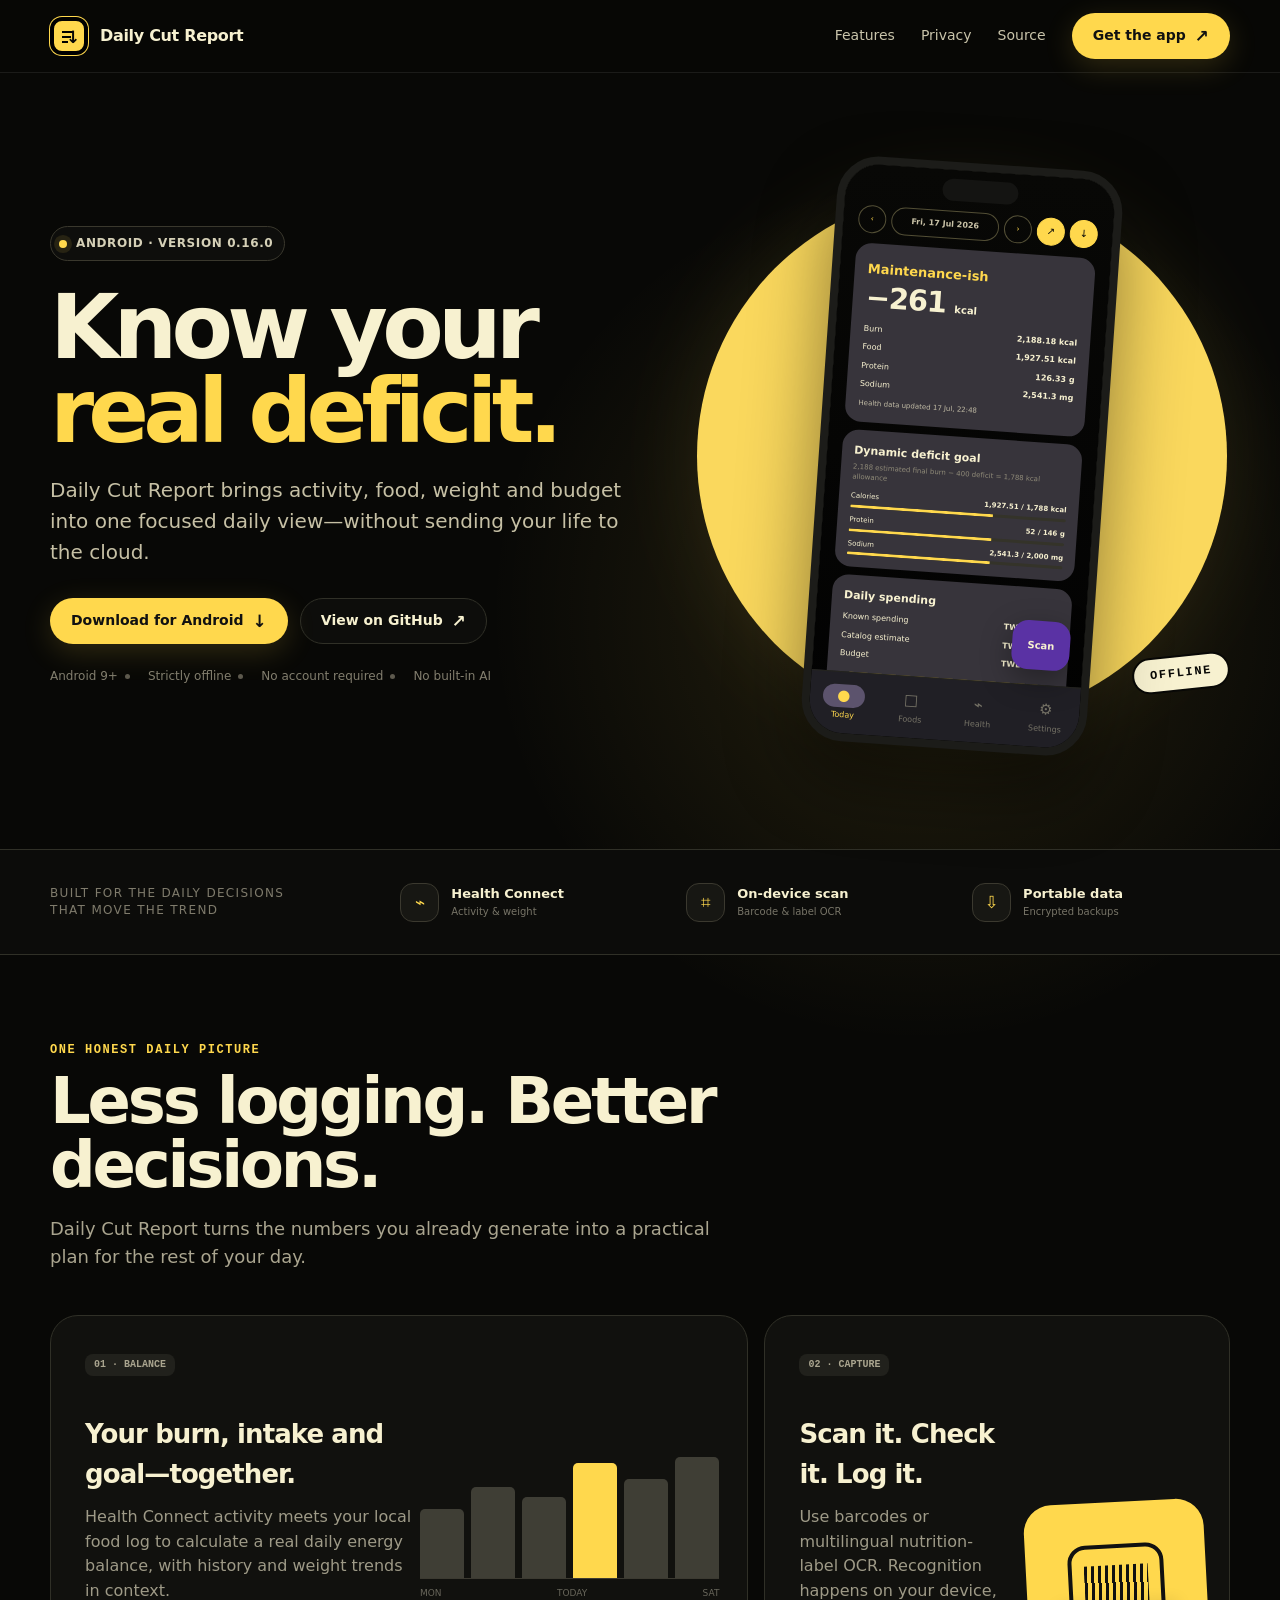
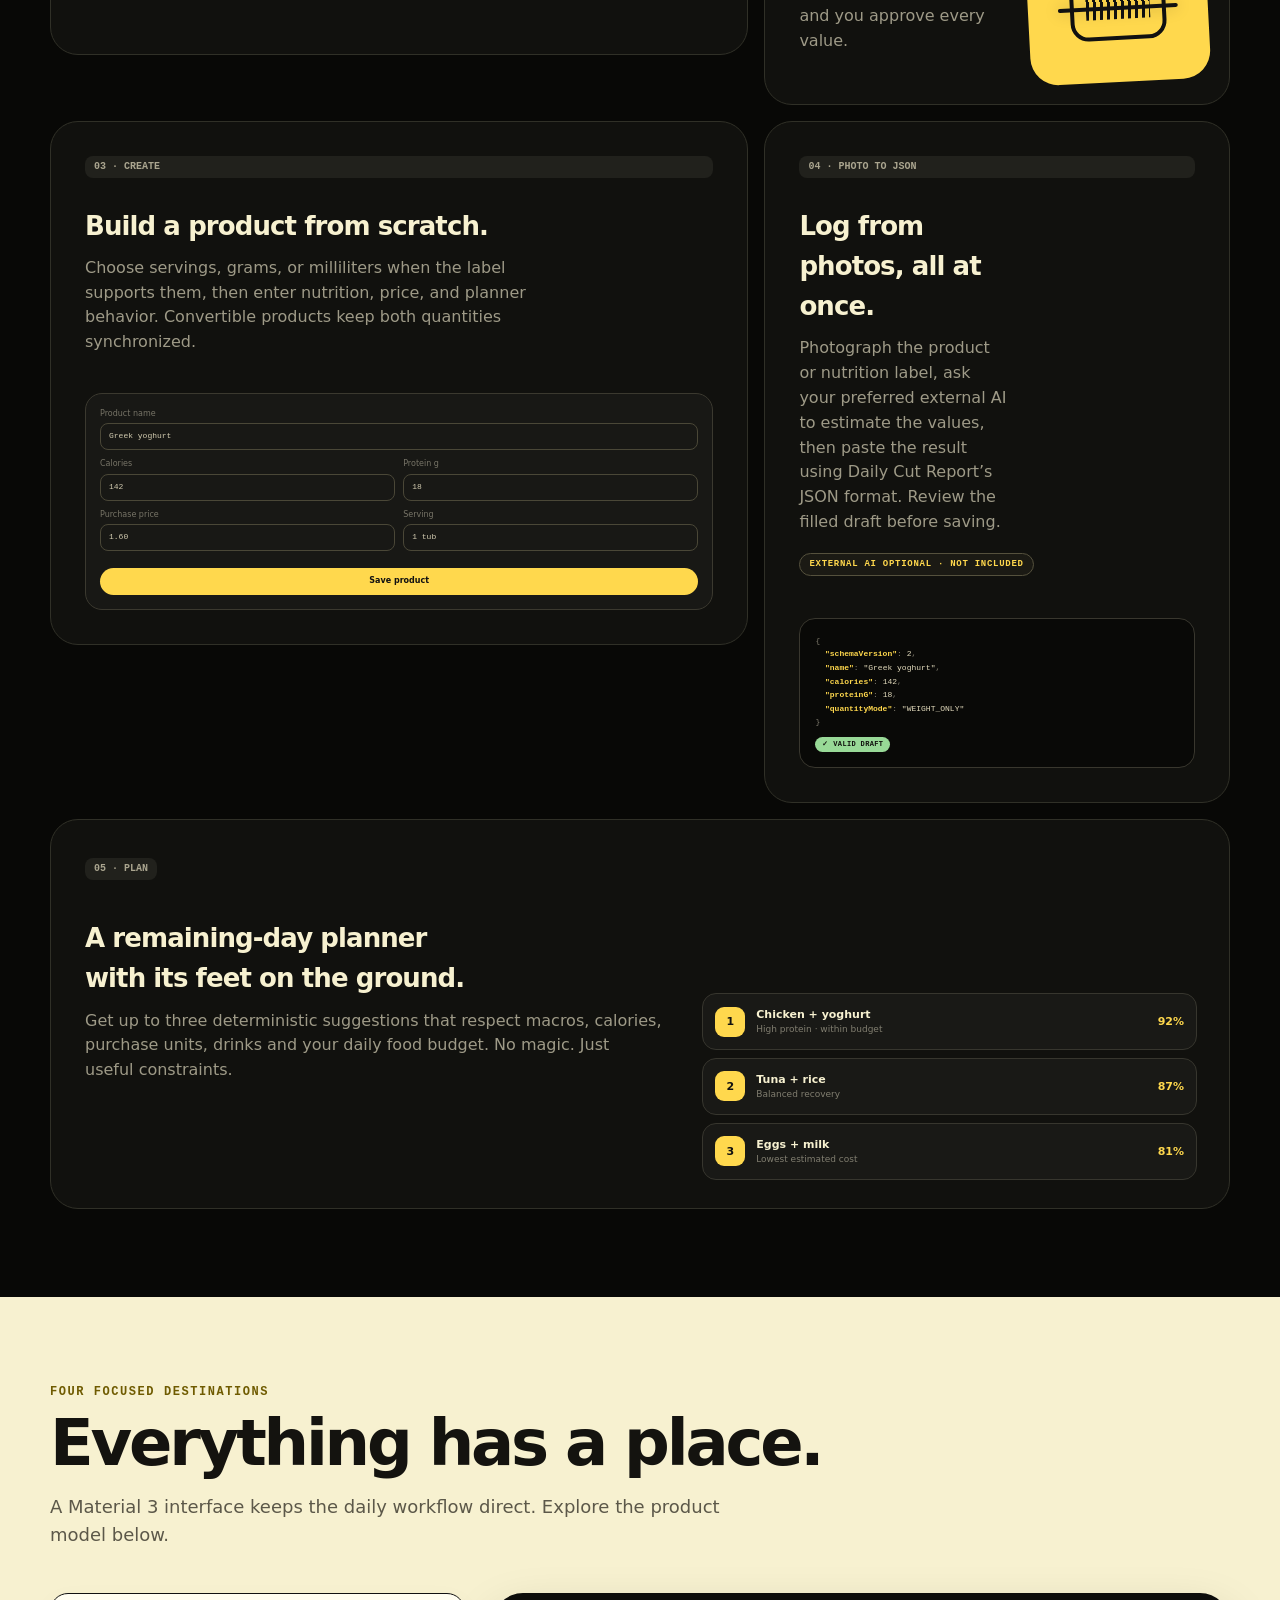
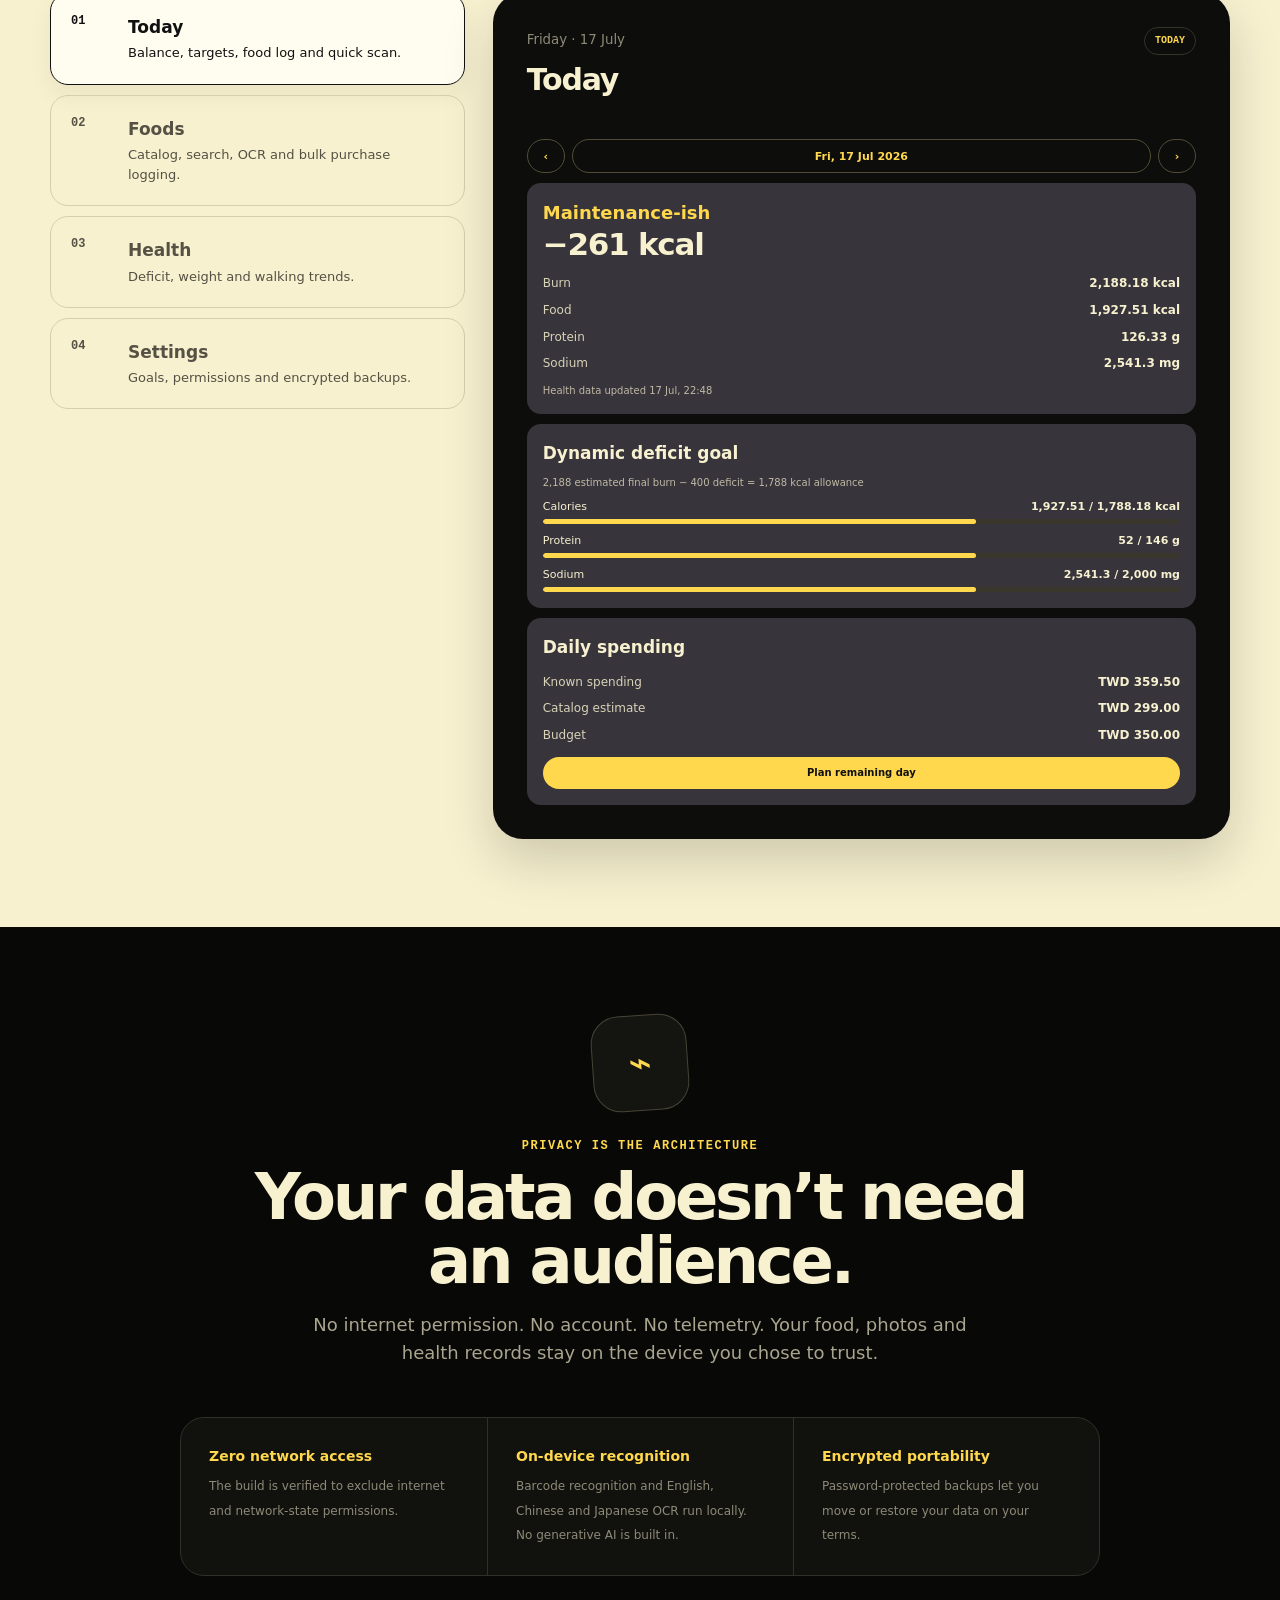
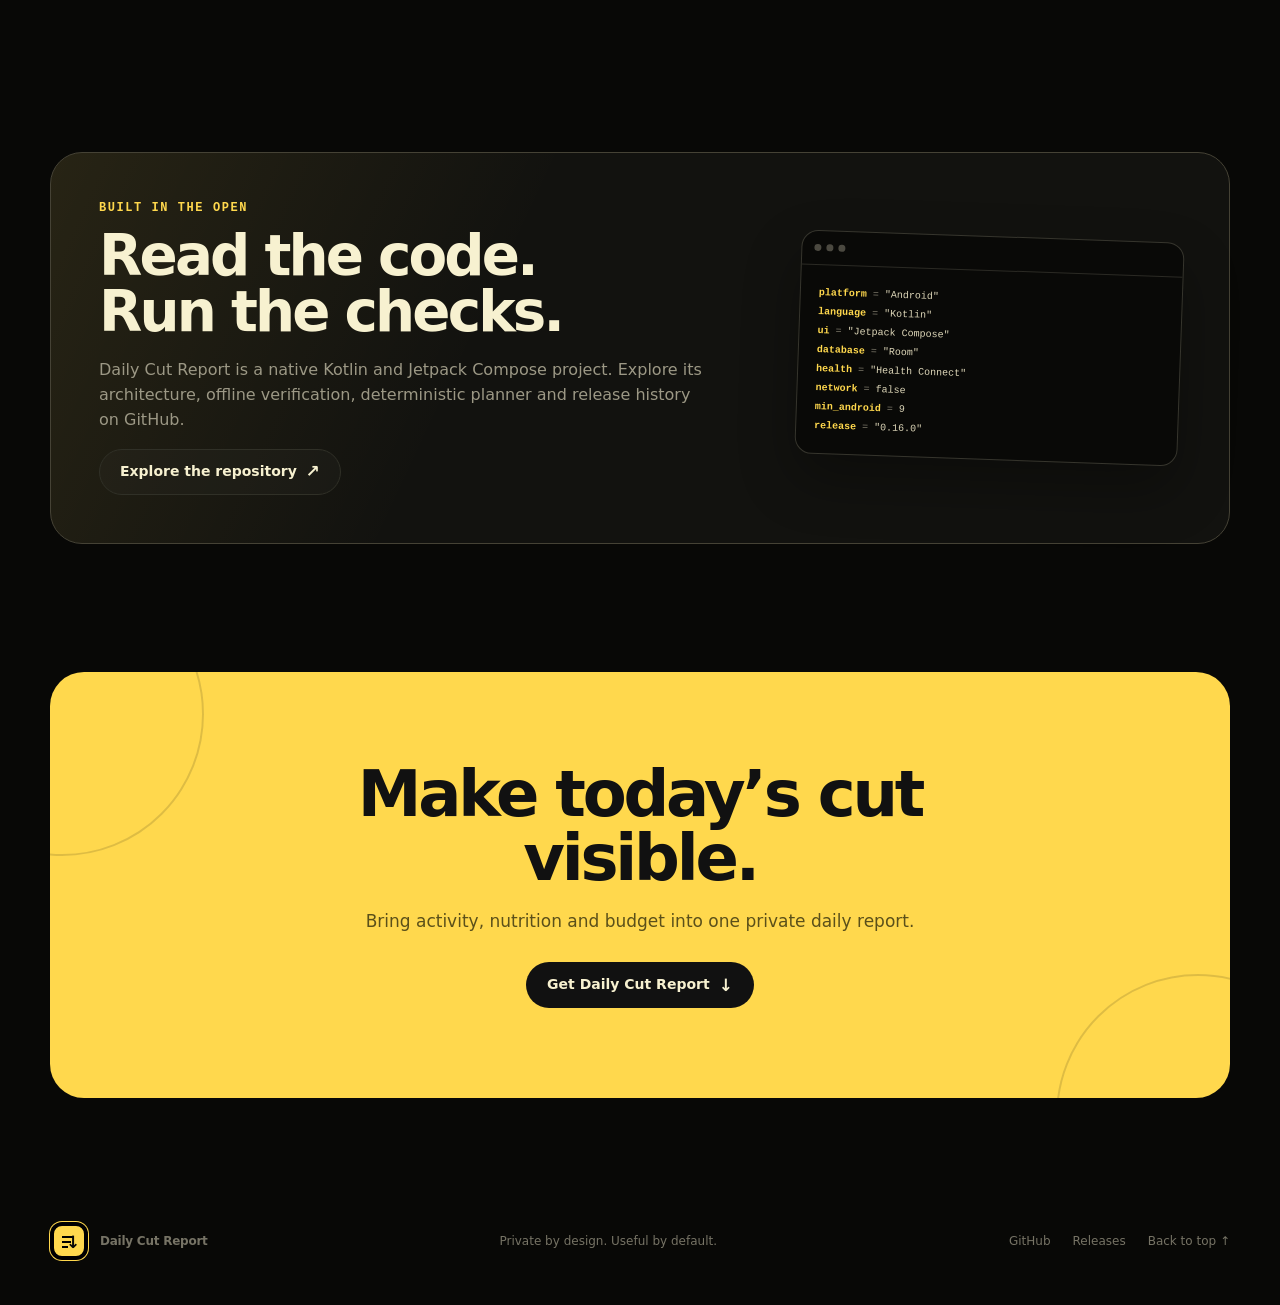
==== commit f67390f1: "Add temporary meals and independent burn comparison for 0.16.0" ====
--- a/docs/index.html
+++ b/docs/index.html
@@ -758,7 +758,7 @@
   <main id="top">
     <div class="wrap hero">
       <div class="hero-copy">
-        <div class="eyebrow"><span class="pulse"></span> Android · Version 0.15.0</div>
+        <div class="eyebrow"><span class="pulse"></span> Android · Version 0.16.0</div>
         <h1>Know your <span class="accent">real deficit.</span></h1>
         <p>Daily Cut Report brings activity, food, weight and budget into one focused daily view—without sending your life to the cloud.</p>
         <div class="hero-actions">
@@ -986,7 +986,7 @@
             <div><b>health</b> = <em>"Health Connect"</em></div>
             <div><b>network</b> = <em>false</em></div>
             <div><b>min_android</b> = <em>9</em></div>
-            <div><b>release</b> = <em>"0.15.0"</em></div>
+            <div><b>release</b> = <em>"0.16.0"</em></div>
           </div>
         </div>
       </div>
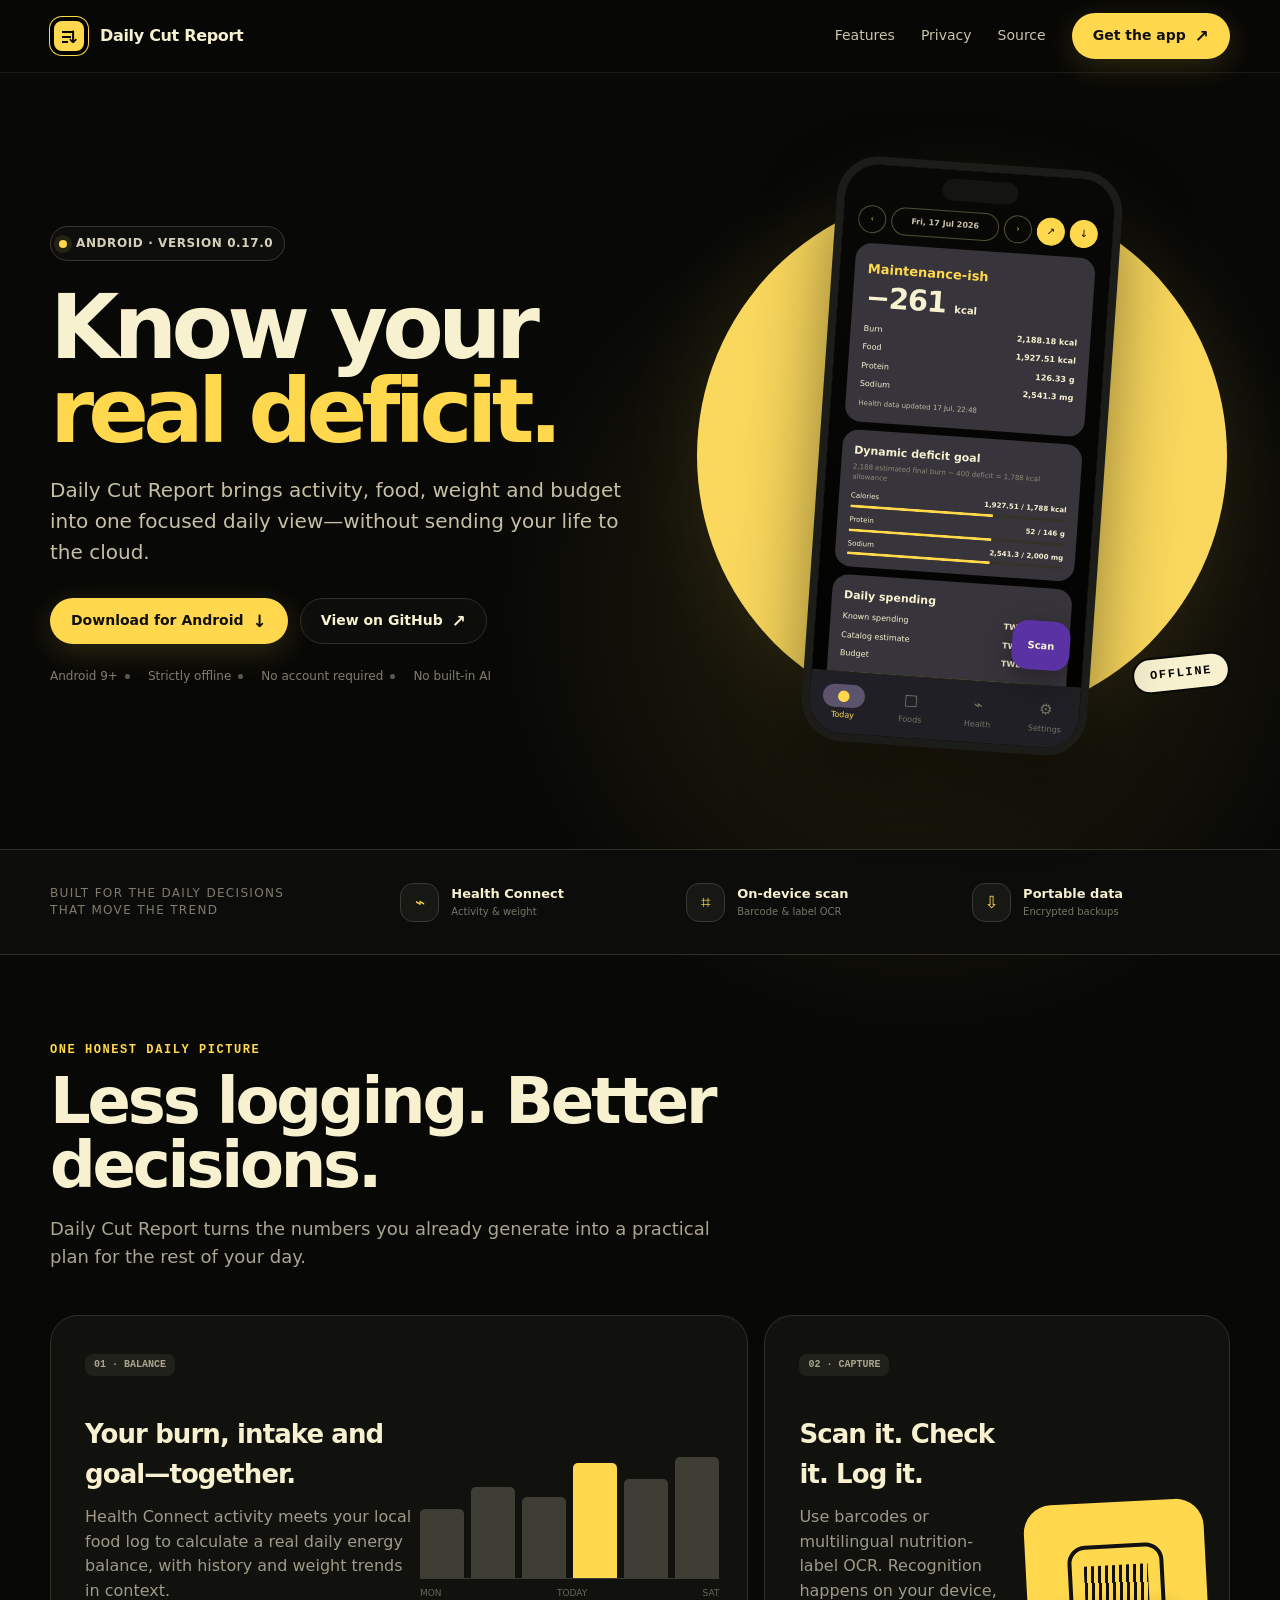
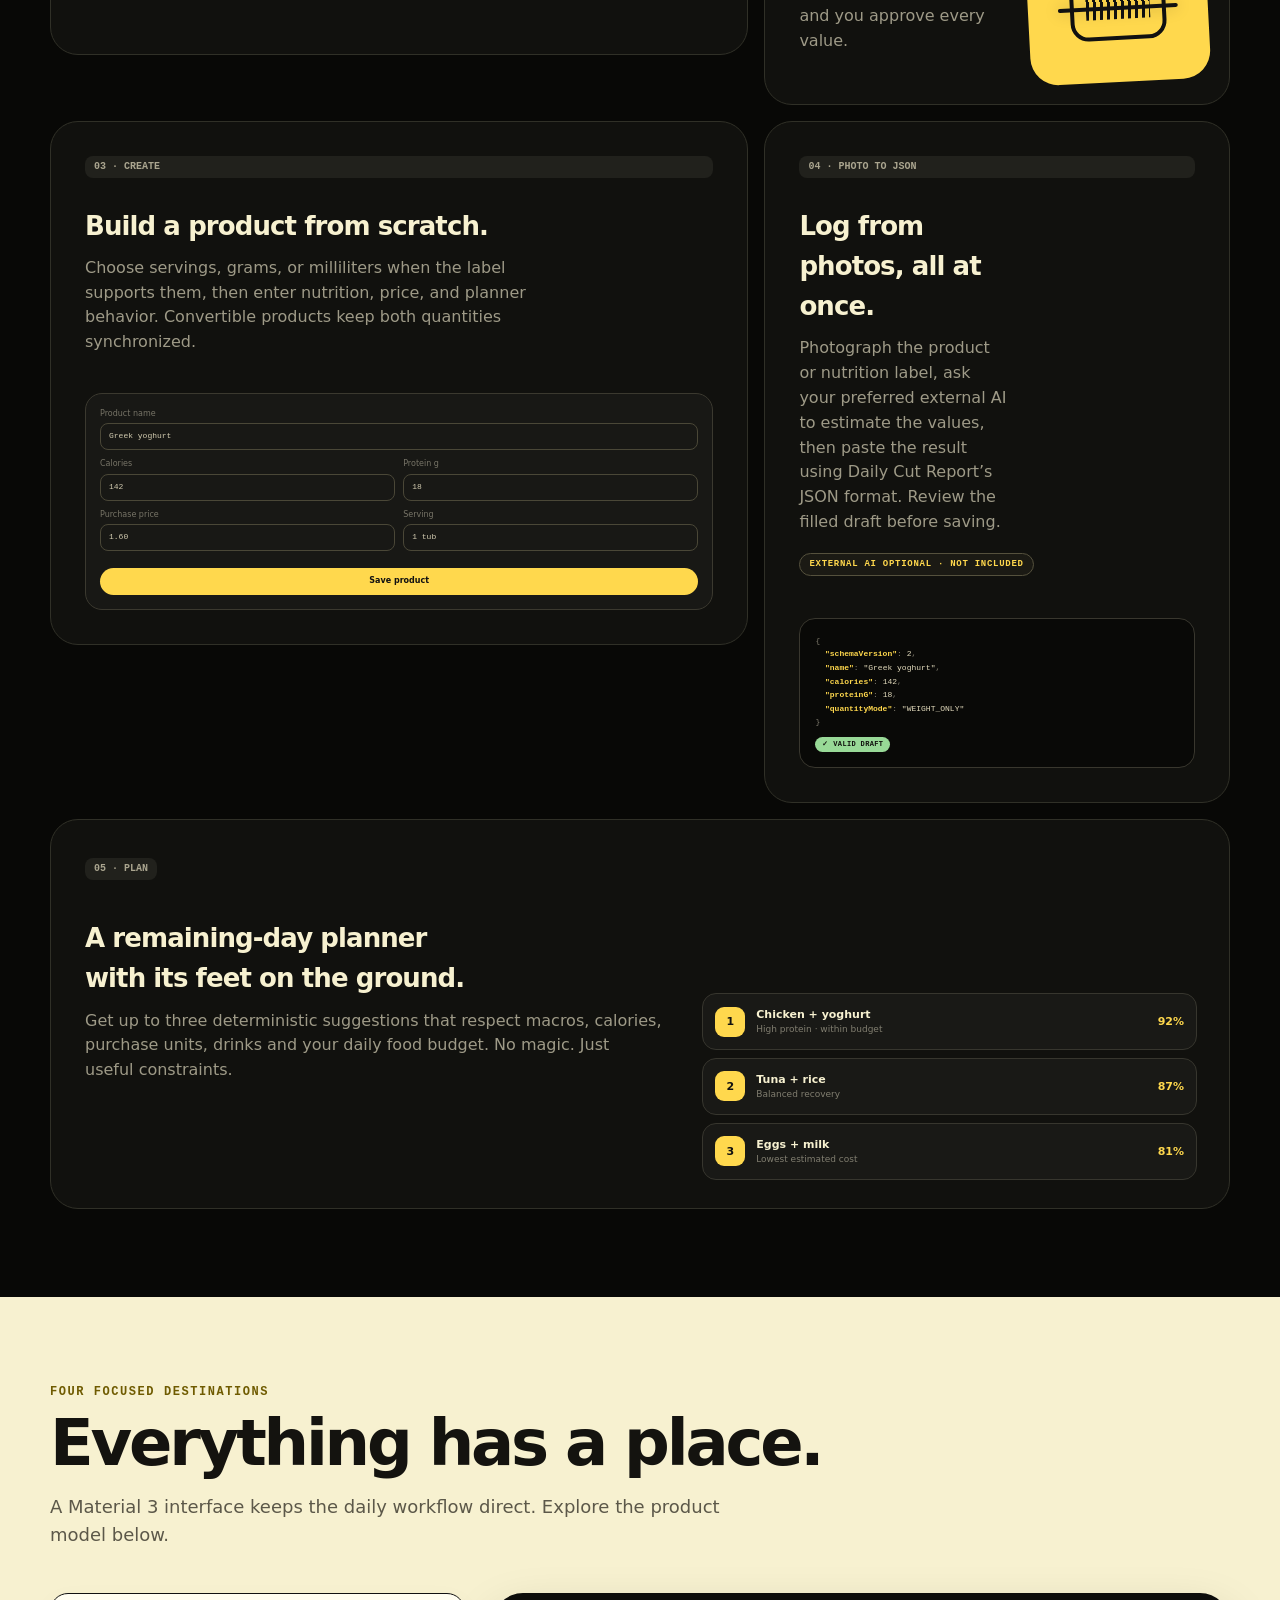
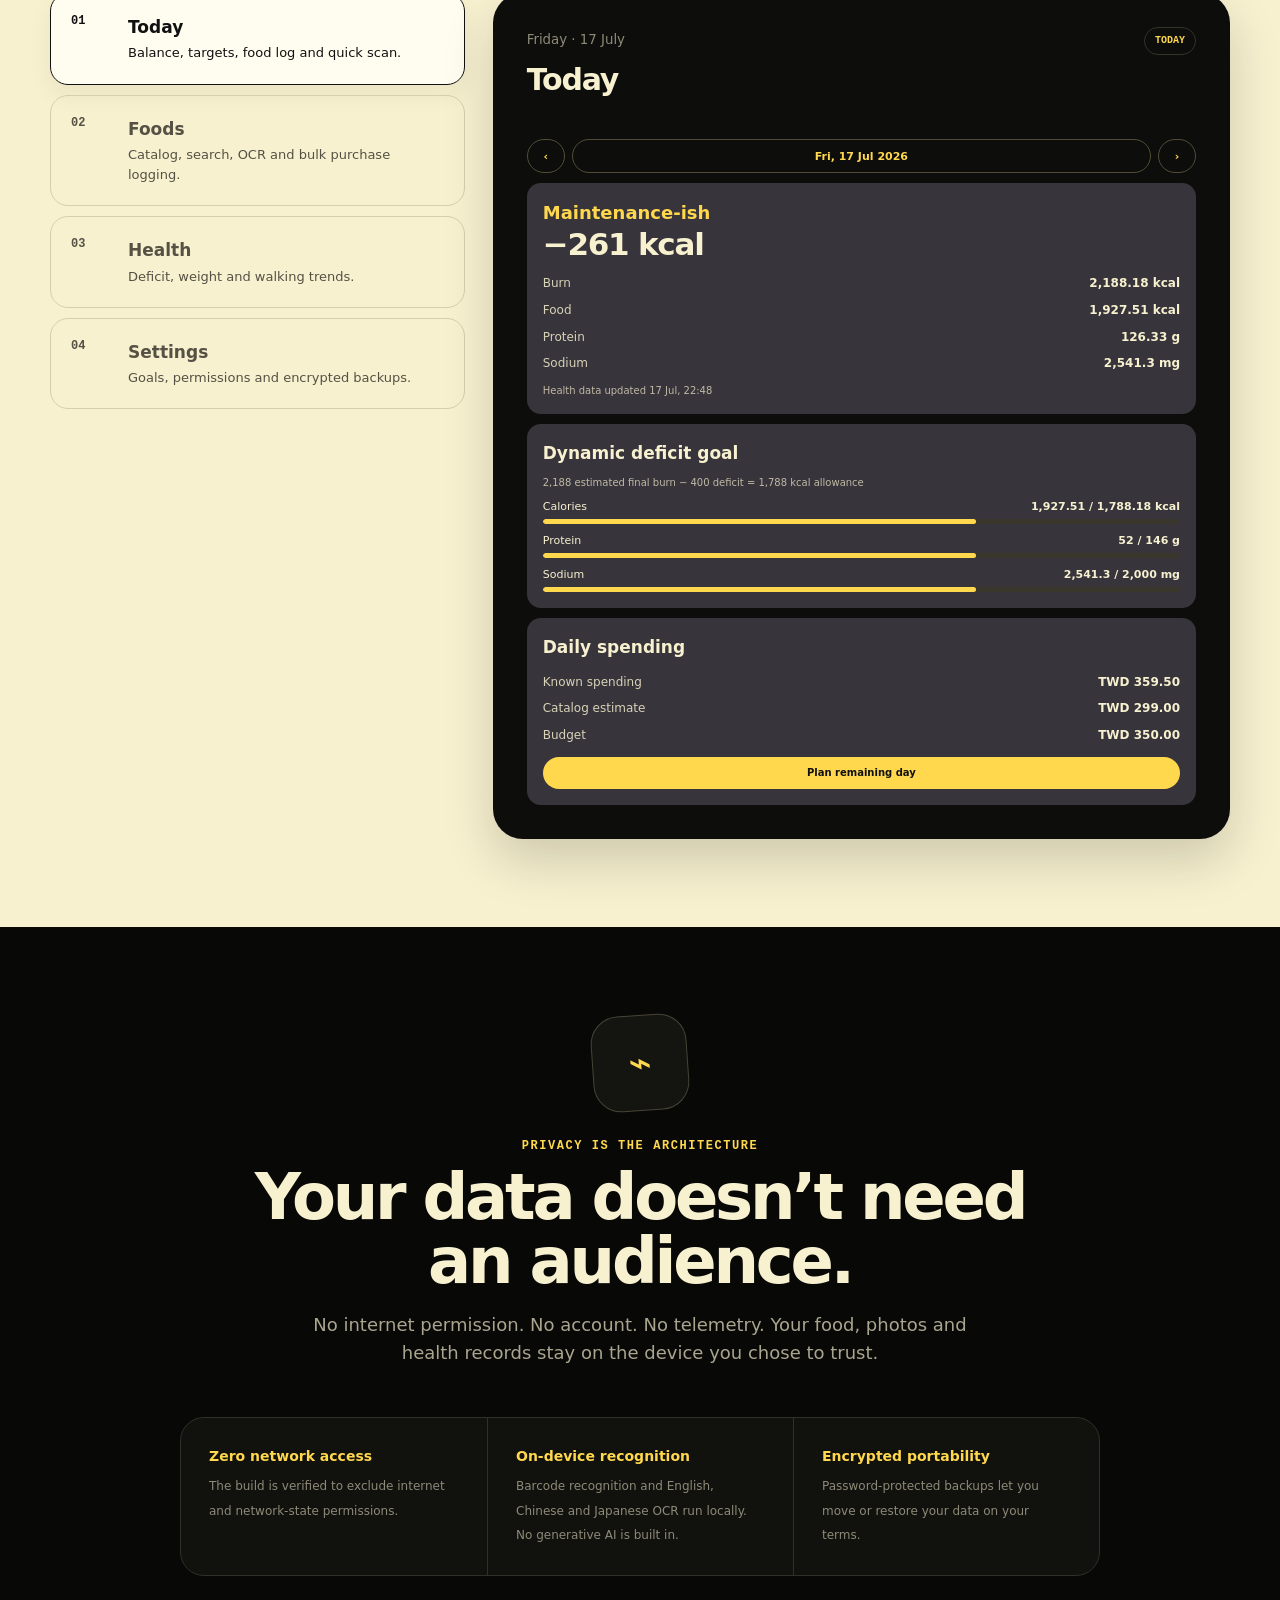
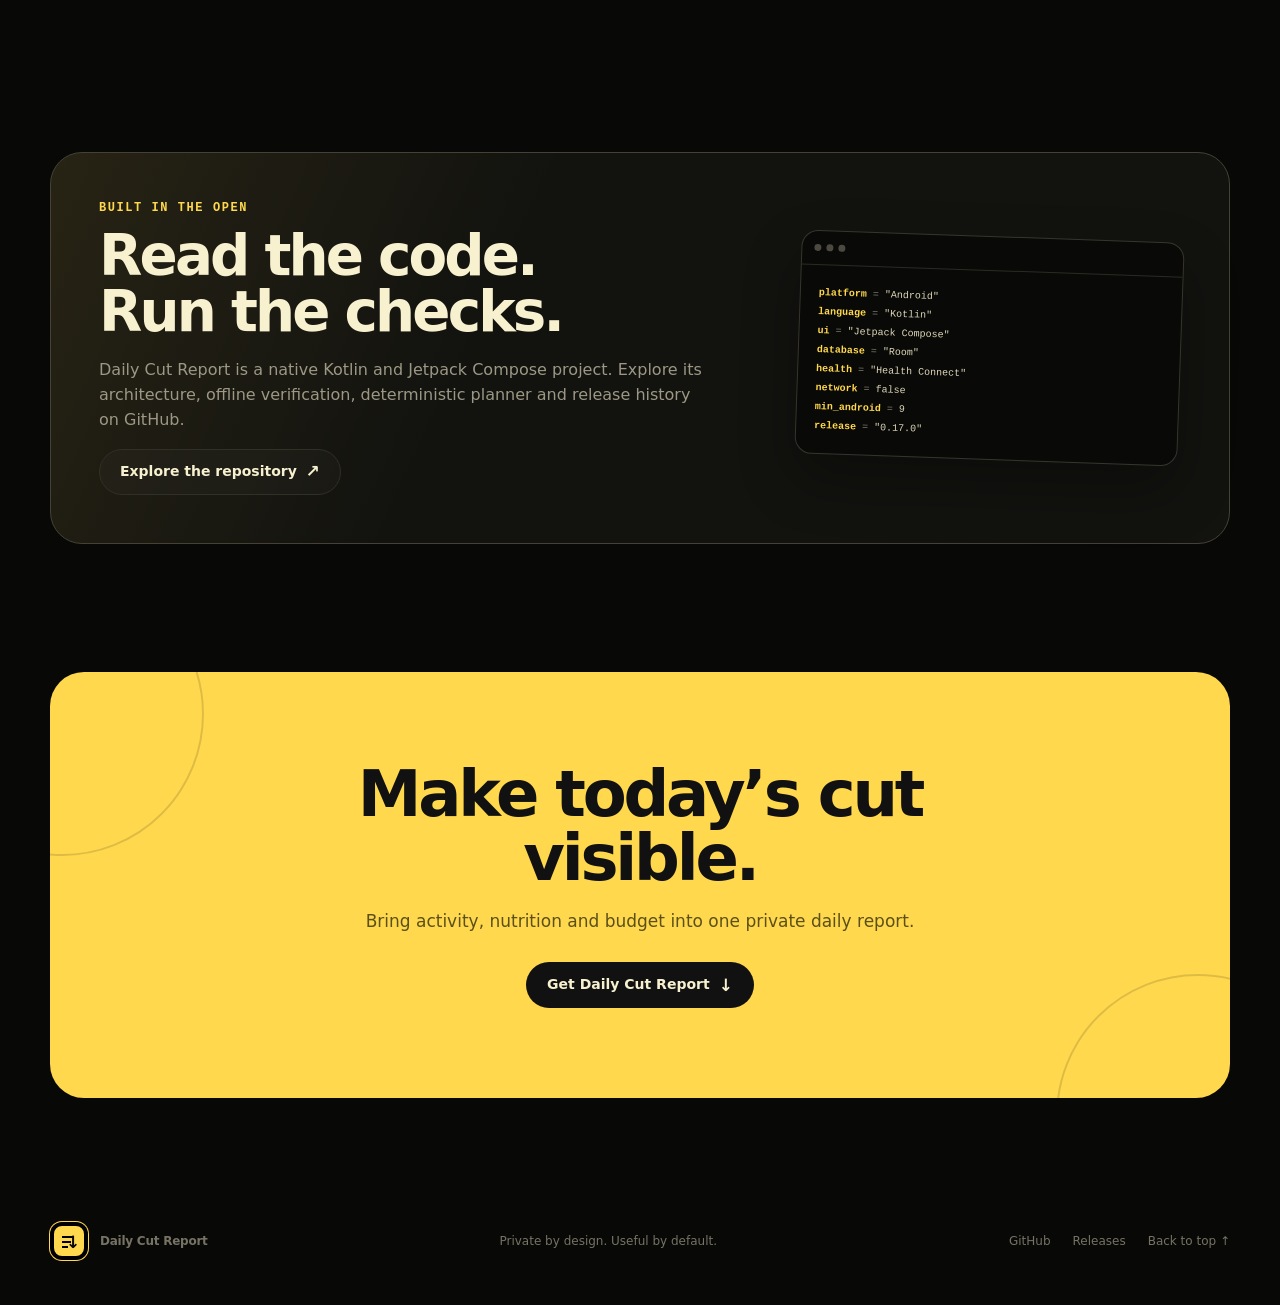
==== commit 3a041ed6: "Release 0.17.0 food database safety and faster entry" ====
--- a/docs/index.html
+++ b/docs/index.html
@@ -758,7 +758,7 @@
   <main id="top">
     <div class="wrap hero">
       <div class="hero-copy">
-        <div class="eyebrow"><span class="pulse"></span> Android · Version 0.16.0</div>
+        <div class="eyebrow"><span class="pulse"></span> Android · Version 0.17.0</div>
         <h1>Know your <span class="accent">real deficit.</span></h1>
         <p>Daily Cut Report brings activity, food, weight and budget into one focused daily view—without sending your life to the cloud.</p>
         <div class="hero-actions">
@@ -986,7 +986,7 @@
             <div><b>health</b> = <em>"Health Connect"</em></div>
             <div><b>network</b> = <em>false</em></div>
             <div><b>min_android</b> = <em>9</em></div>
-            <div><b>release</b> = <em>"0.16.0"</em></div>
+            <div><b>release</b> = <em>"0.17.0"</em></div>
           </div>
         </div>
       </div>
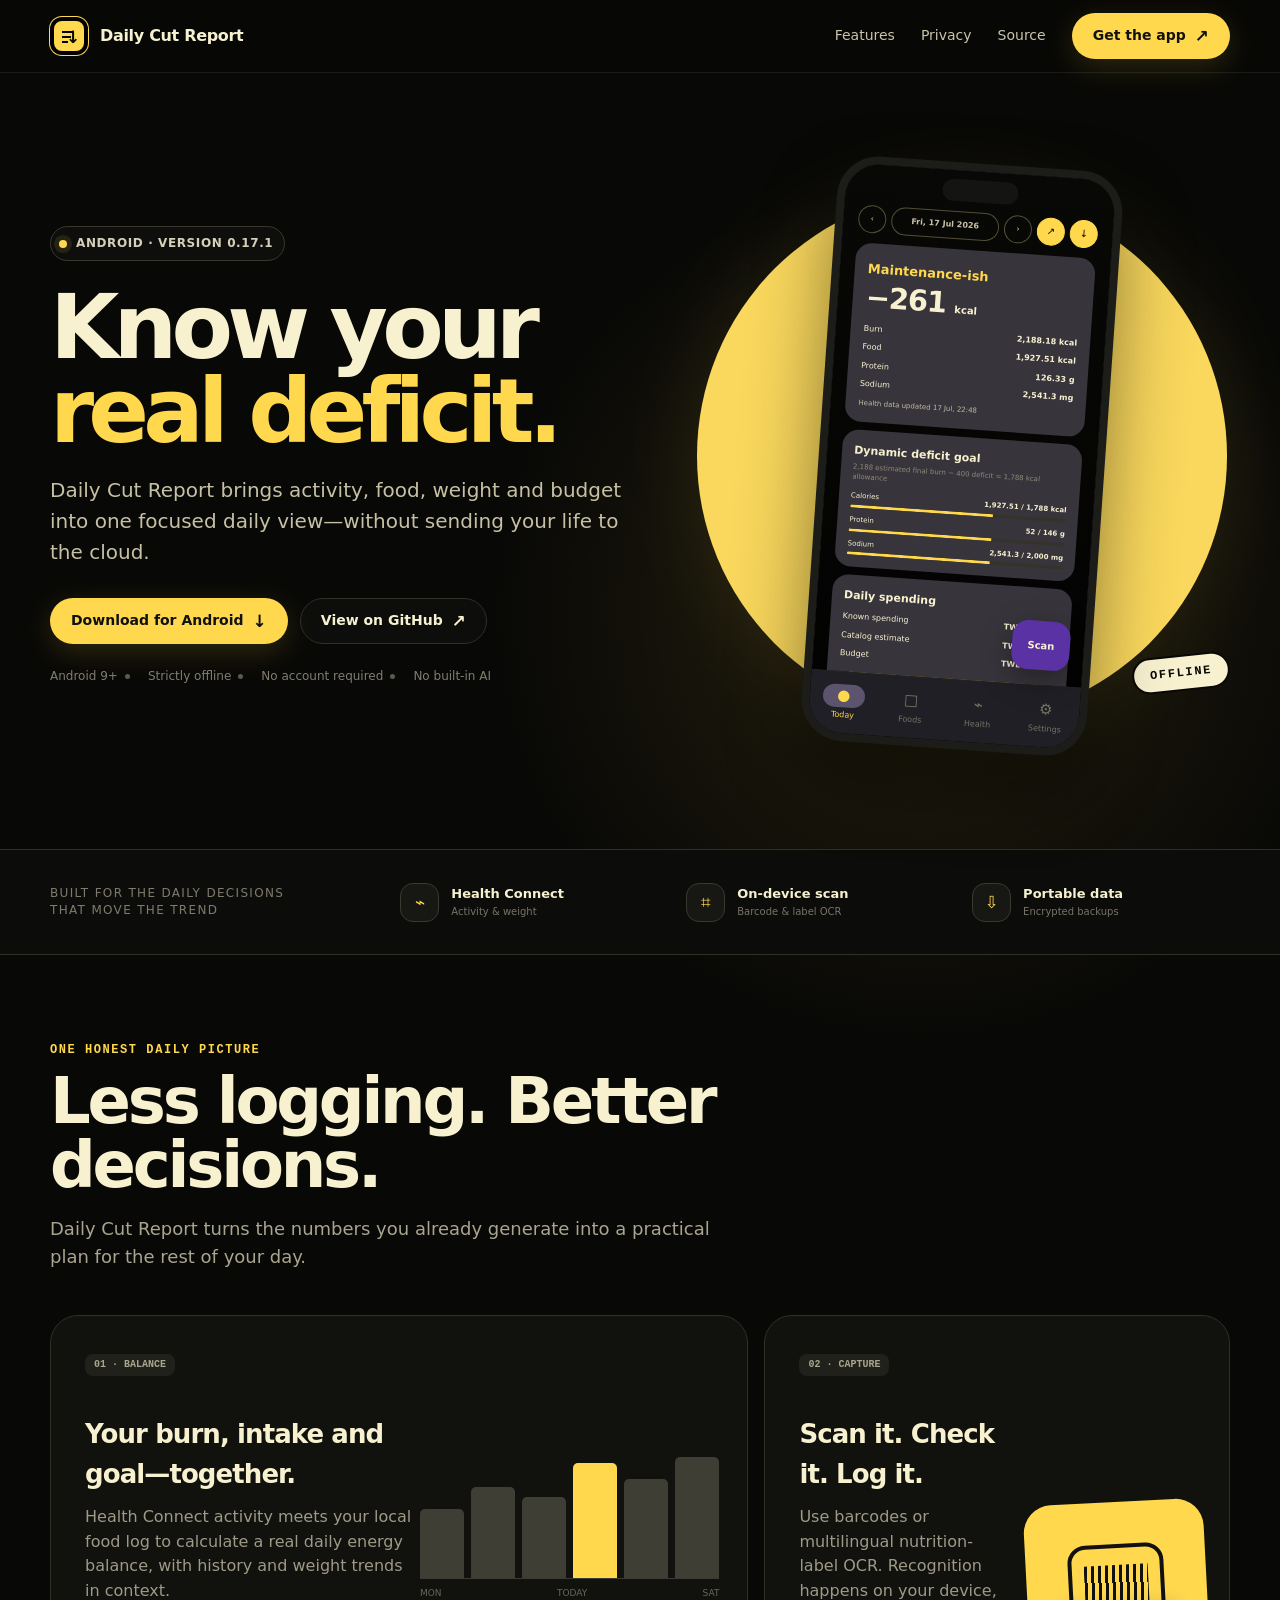
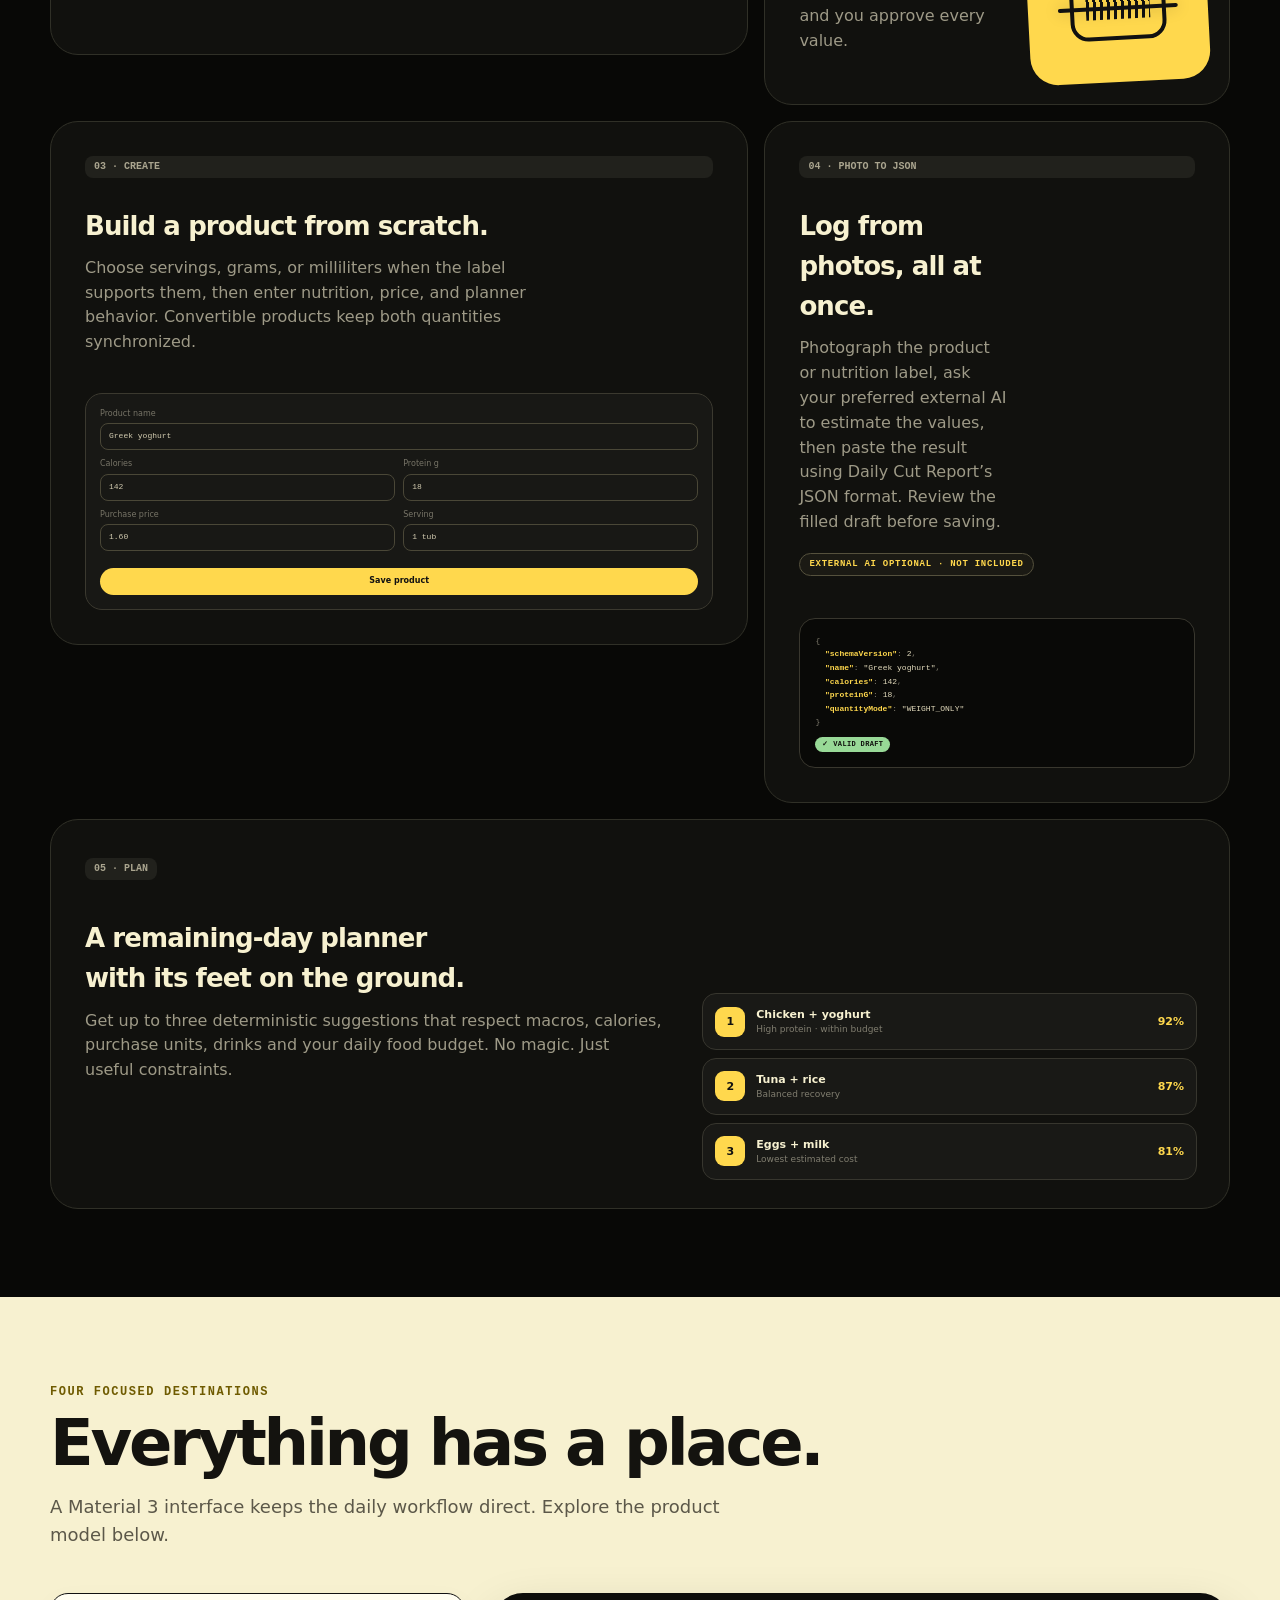
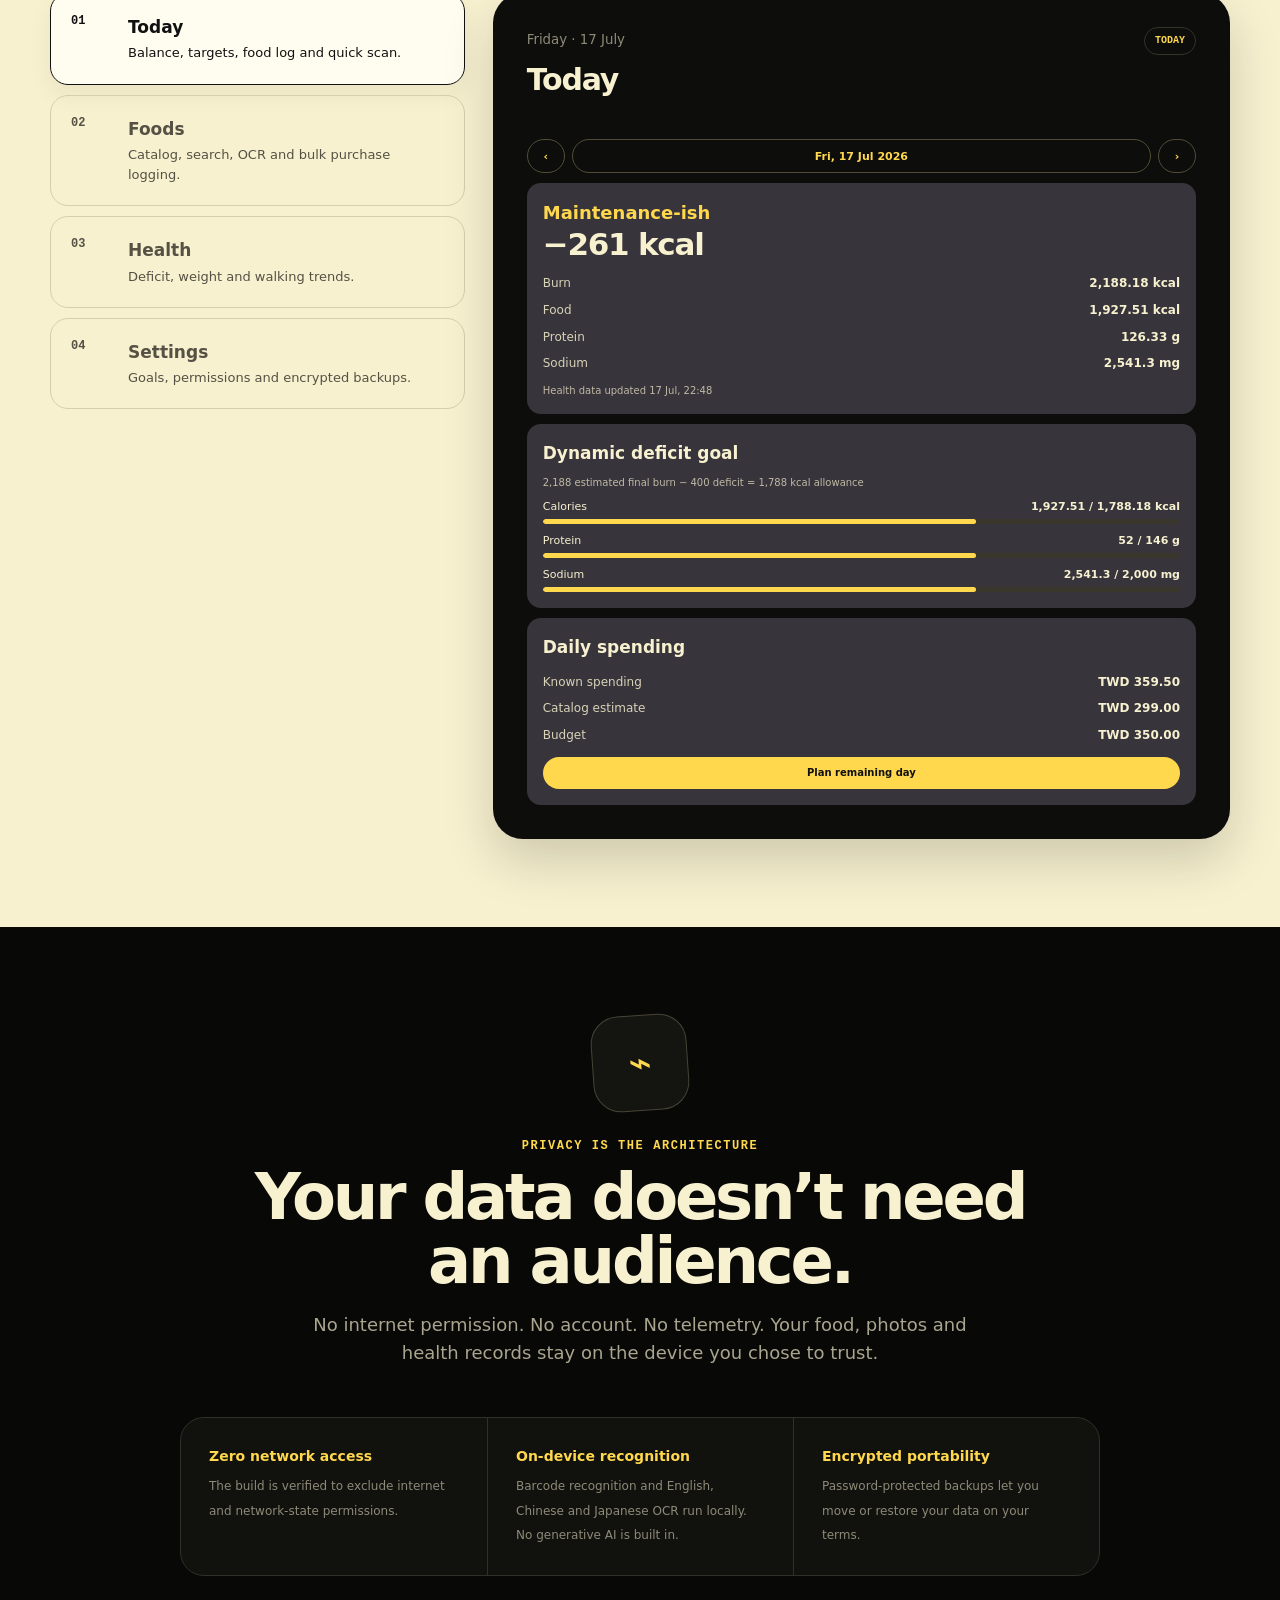
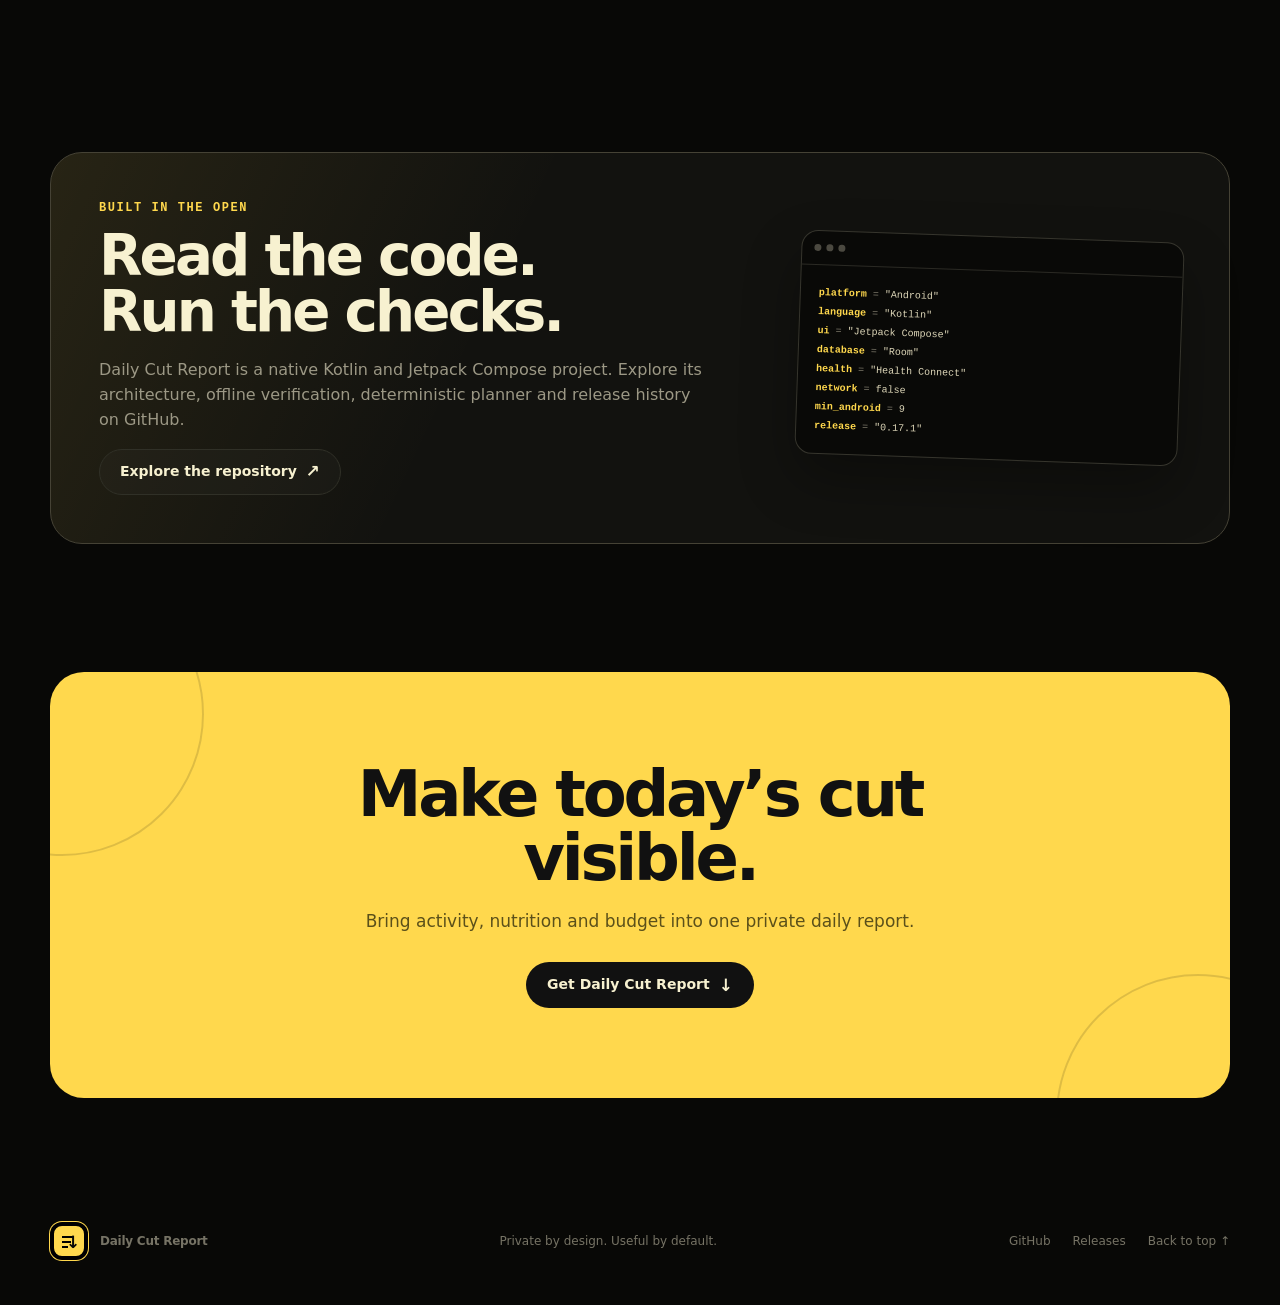
==== commit 43c23adc: "Fix meal copy destinations and make cart checkout and undo transactional" ====
--- a/docs/index.html
+++ b/docs/index.html
@@ -758,7 +758,7 @@
   <main id="top">
     <div class="wrap hero">
       <div class="hero-copy">
-        <div class="eyebrow"><span class="pulse"></span> Android · Version 0.17.0</div>
+        <div class="eyebrow"><span class="pulse"></span> Android · Version 0.17.1</div>
         <h1>Know your <span class="accent">real deficit.</span></h1>
         <p>Daily Cut Report brings activity, food, weight and budget into one focused daily view—without sending your life to the cloud.</p>
         <div class="hero-actions">
@@ -986,7 +986,7 @@
             <div><b>health</b> = <em>"Health Connect"</em></div>
             <div><b>network</b> = <em>false</em></div>
             <div><b>min_android</b> = <em>9</em></div>
-            <div><b>release</b> = <em>"0.17.0"</em></div>
+            <div><b>release</b> = <em>"0.17.1"</em></div>
           </div>
         </div>
       </div>
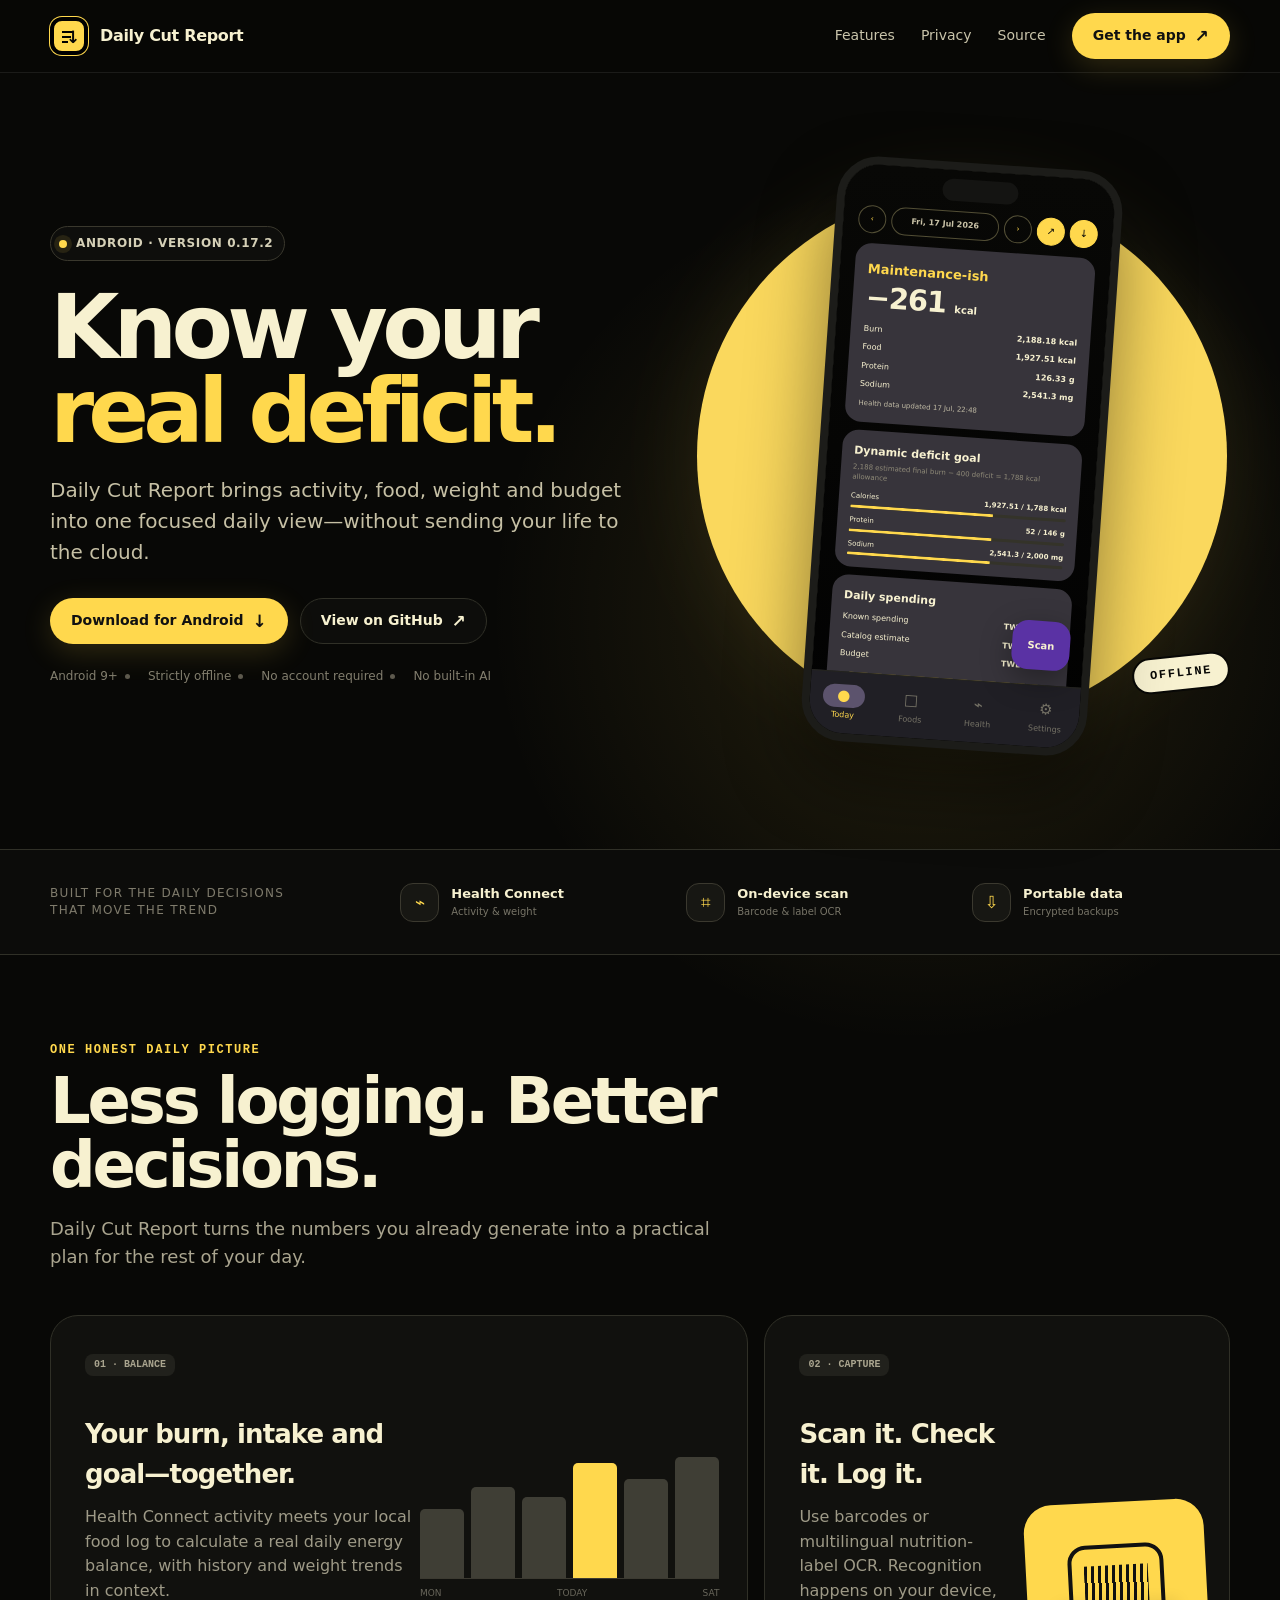
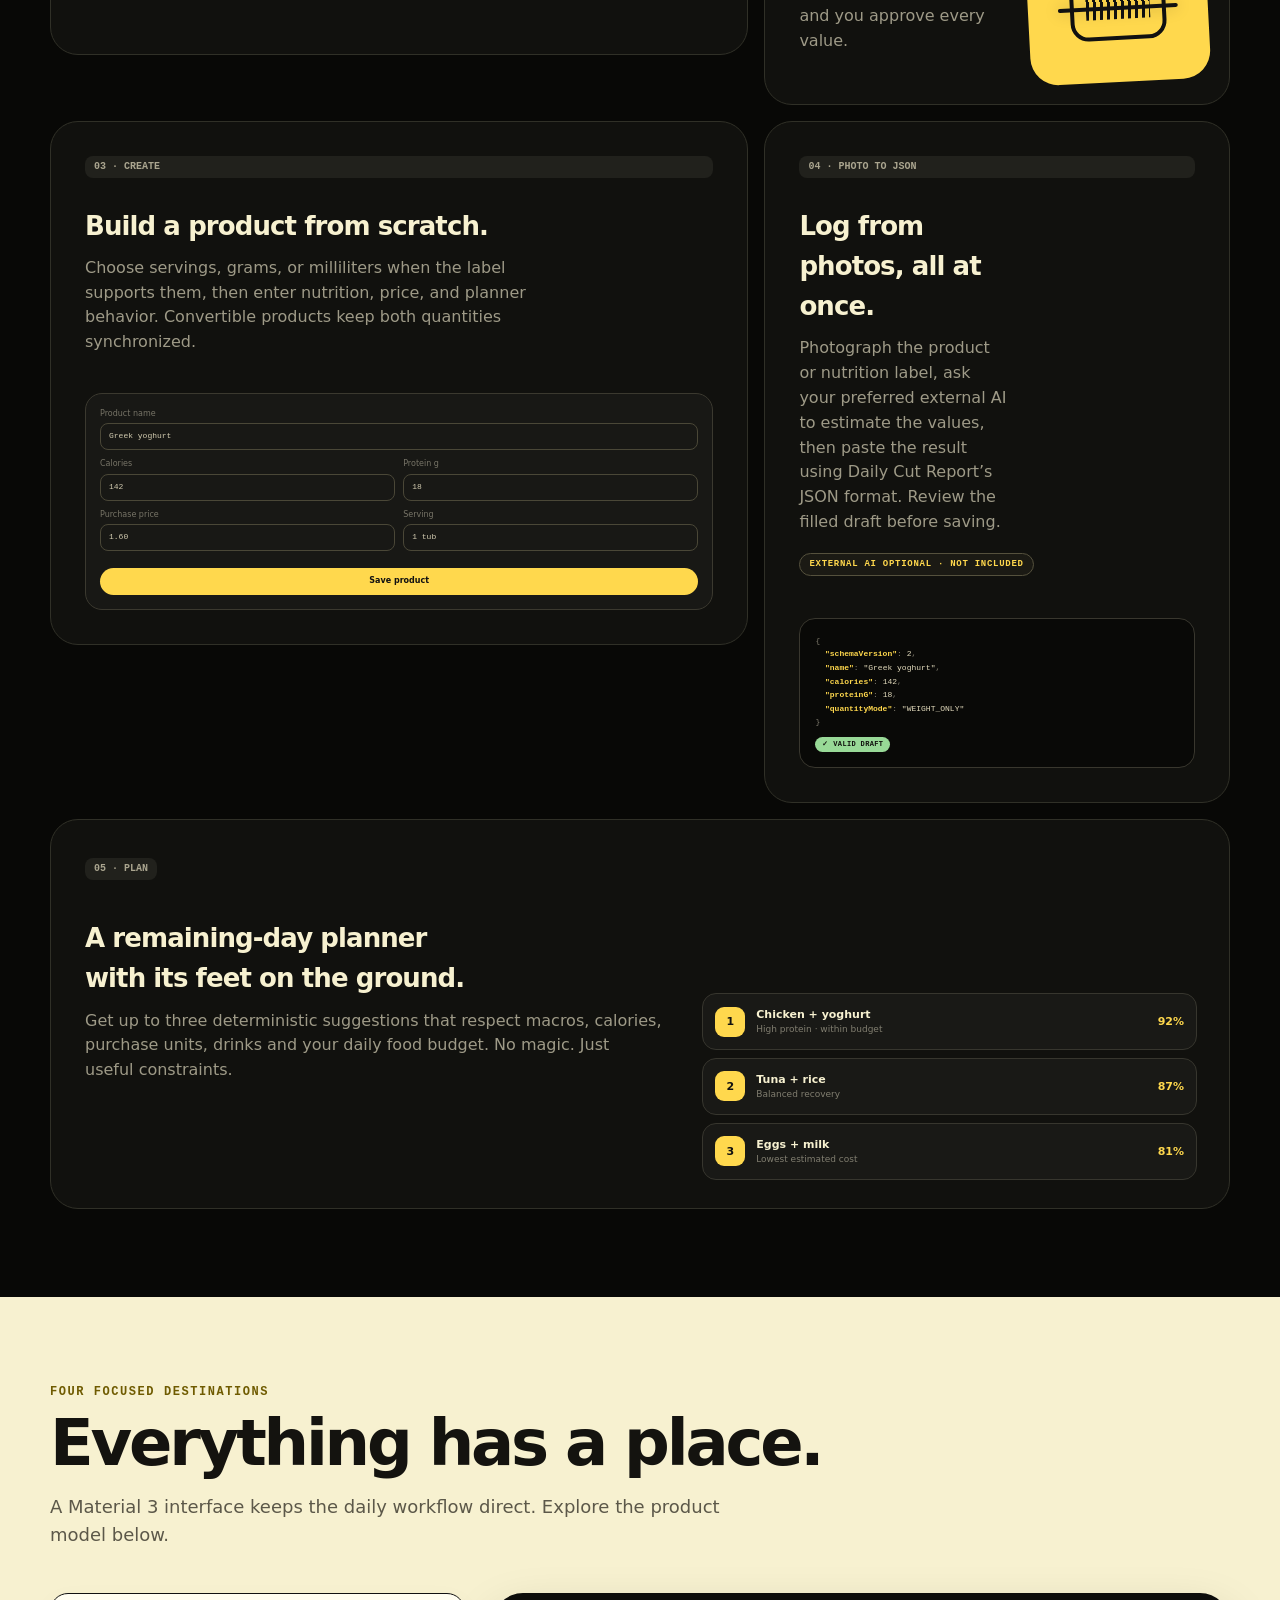
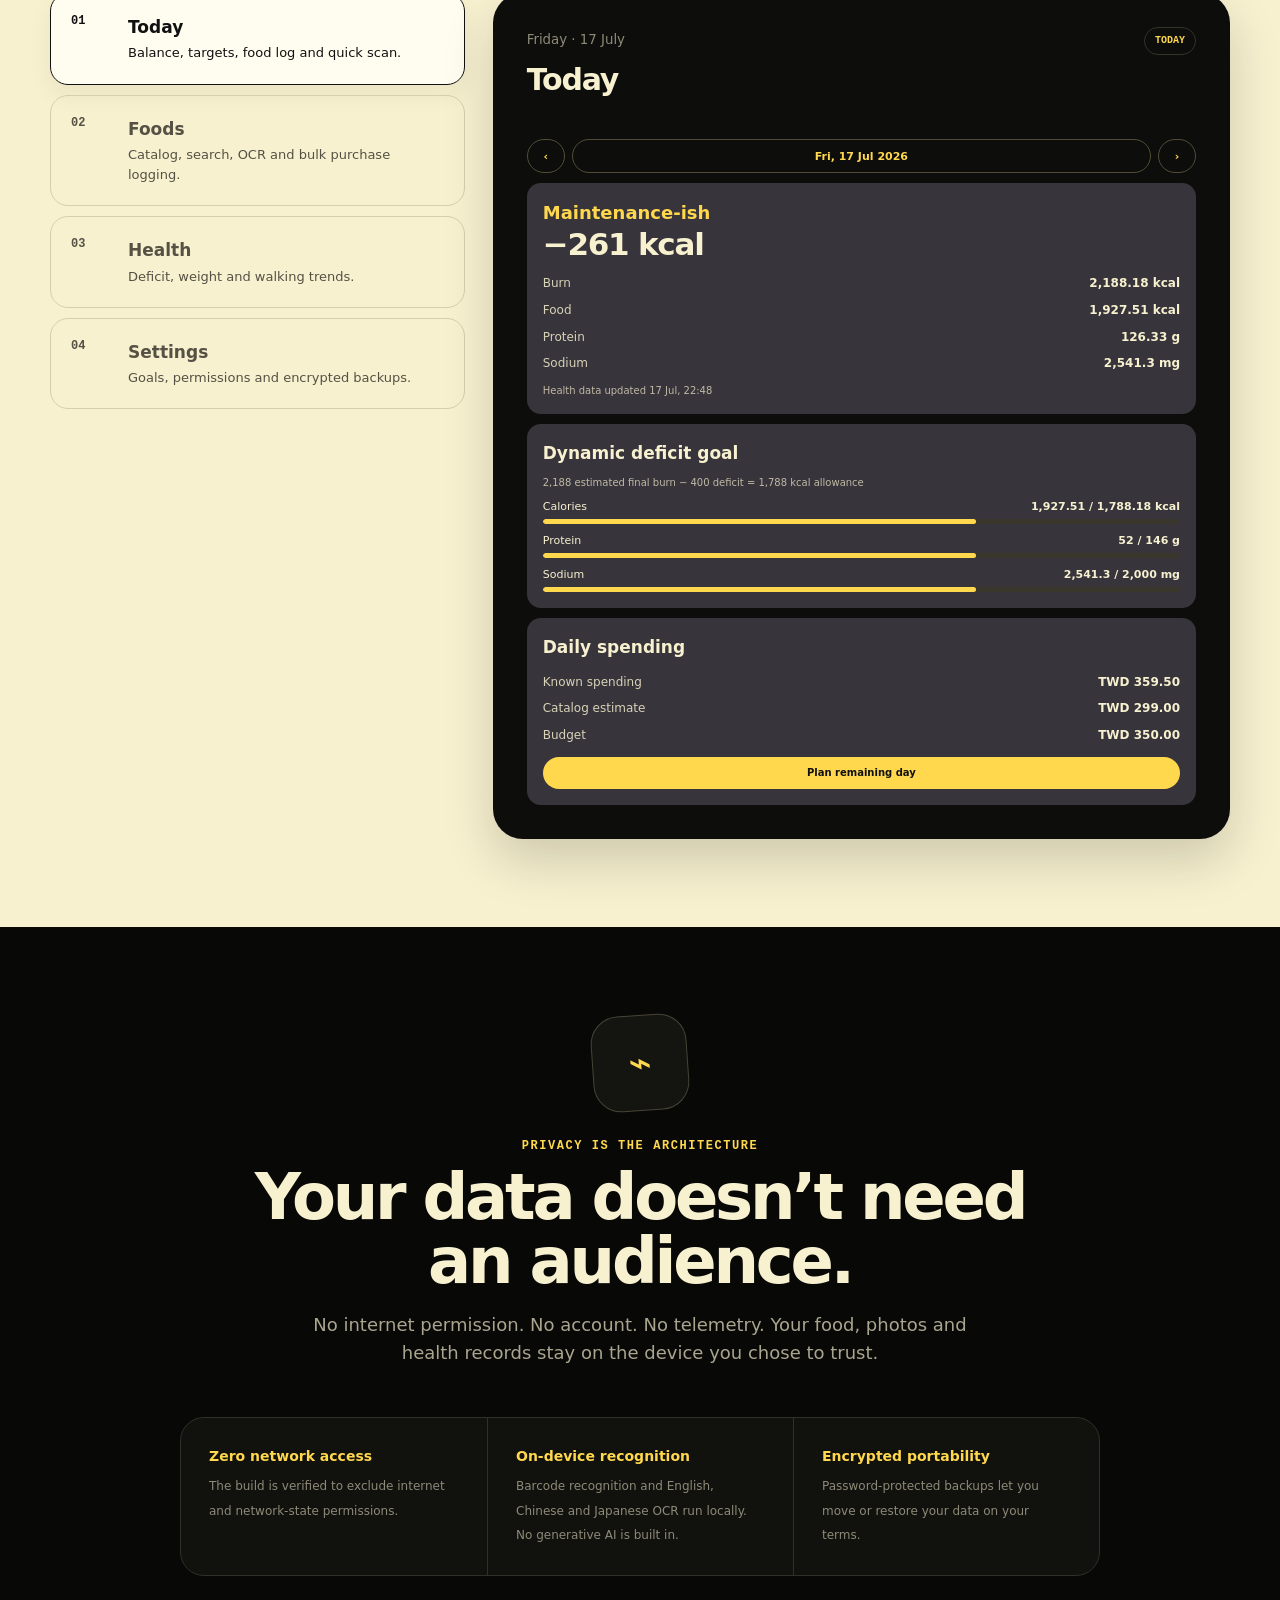
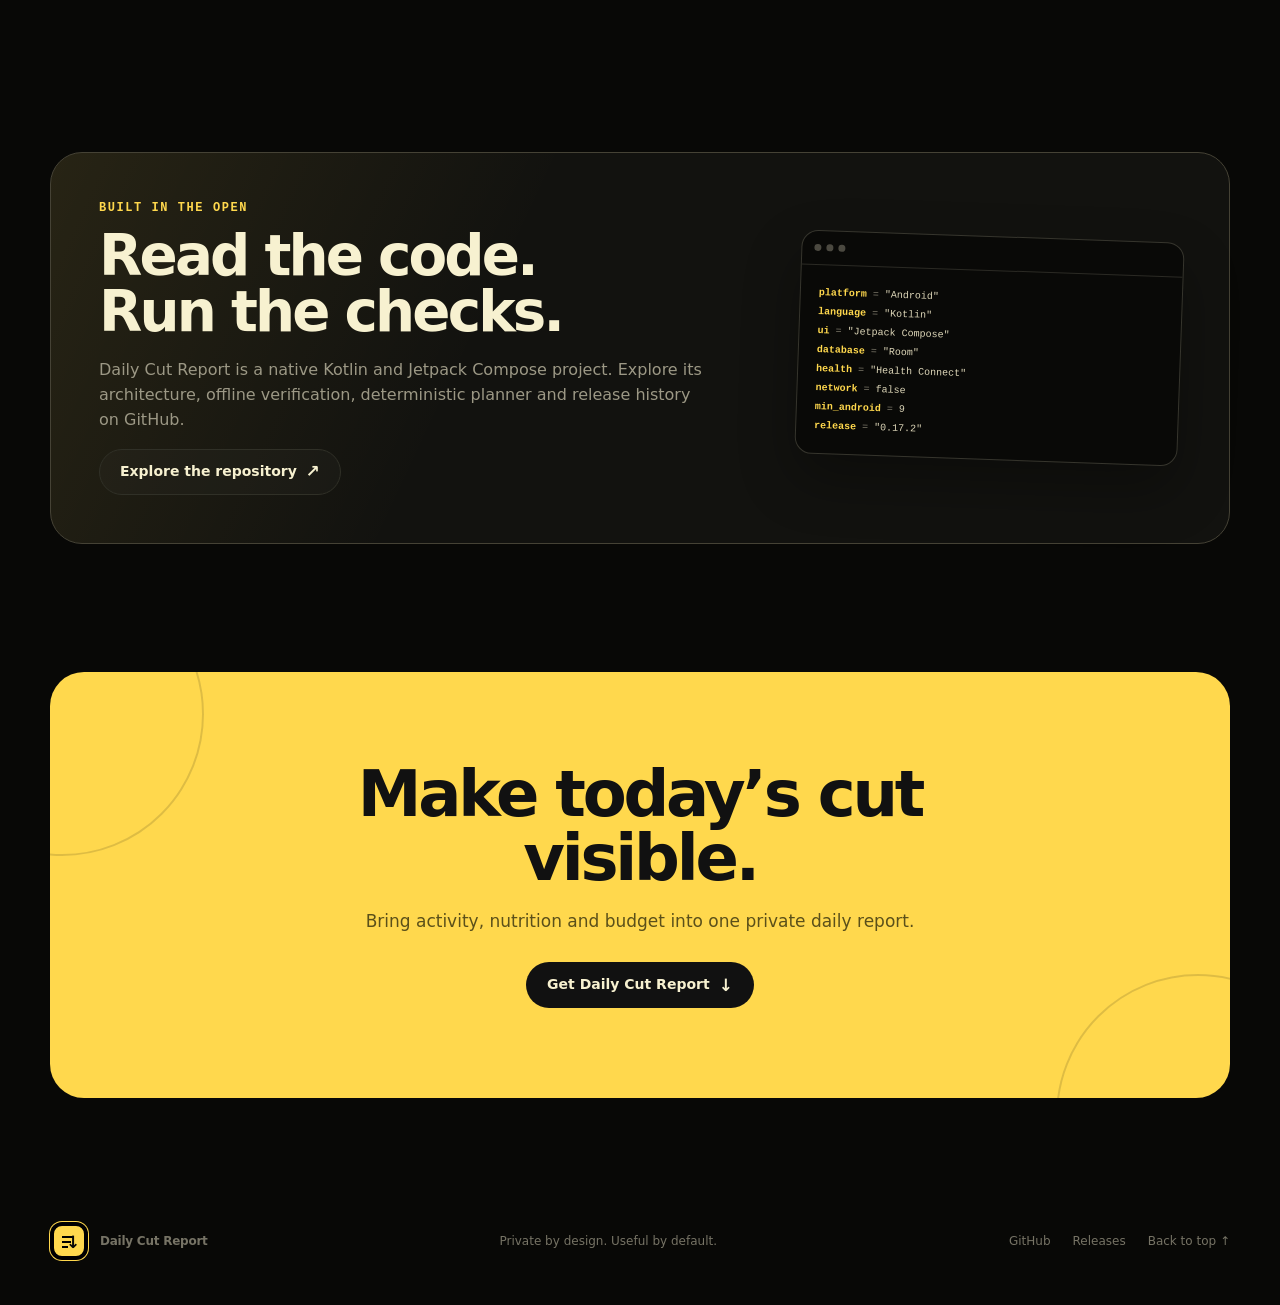
==== commit 16bc8f5e: "Add seven-day JSON copy on long press for 0.17.2" ====
--- a/docs/index.html
+++ b/docs/index.html
@@ -758,7 +758,7 @@
   <main id="top">
     <div class="wrap hero">
       <div class="hero-copy">
-        <div class="eyebrow"><span class="pulse"></span> Android · Version 0.17.1</div>
+        <div class="eyebrow"><span class="pulse"></span> Android · Version 0.17.2</div>
         <h1>Know your <span class="accent">real deficit.</span></h1>
         <p>Daily Cut Report brings activity, food, weight and budget into one focused daily view—without sending your life to the cloud.</p>
         <div class="hero-actions">
@@ -986,7 +986,7 @@
             <div><b>health</b> = <em>"Health Connect"</em></div>
             <div><b>network</b> = <em>false</em></div>
             <div><b>min_android</b> = <em>9</em></div>
-            <div><b>release</b> = <em>"0.17.1"</em></div>
+            <div><b>release</b> = <em>"0.17.2"</em></div>
           </div>
         </div>
       </div>
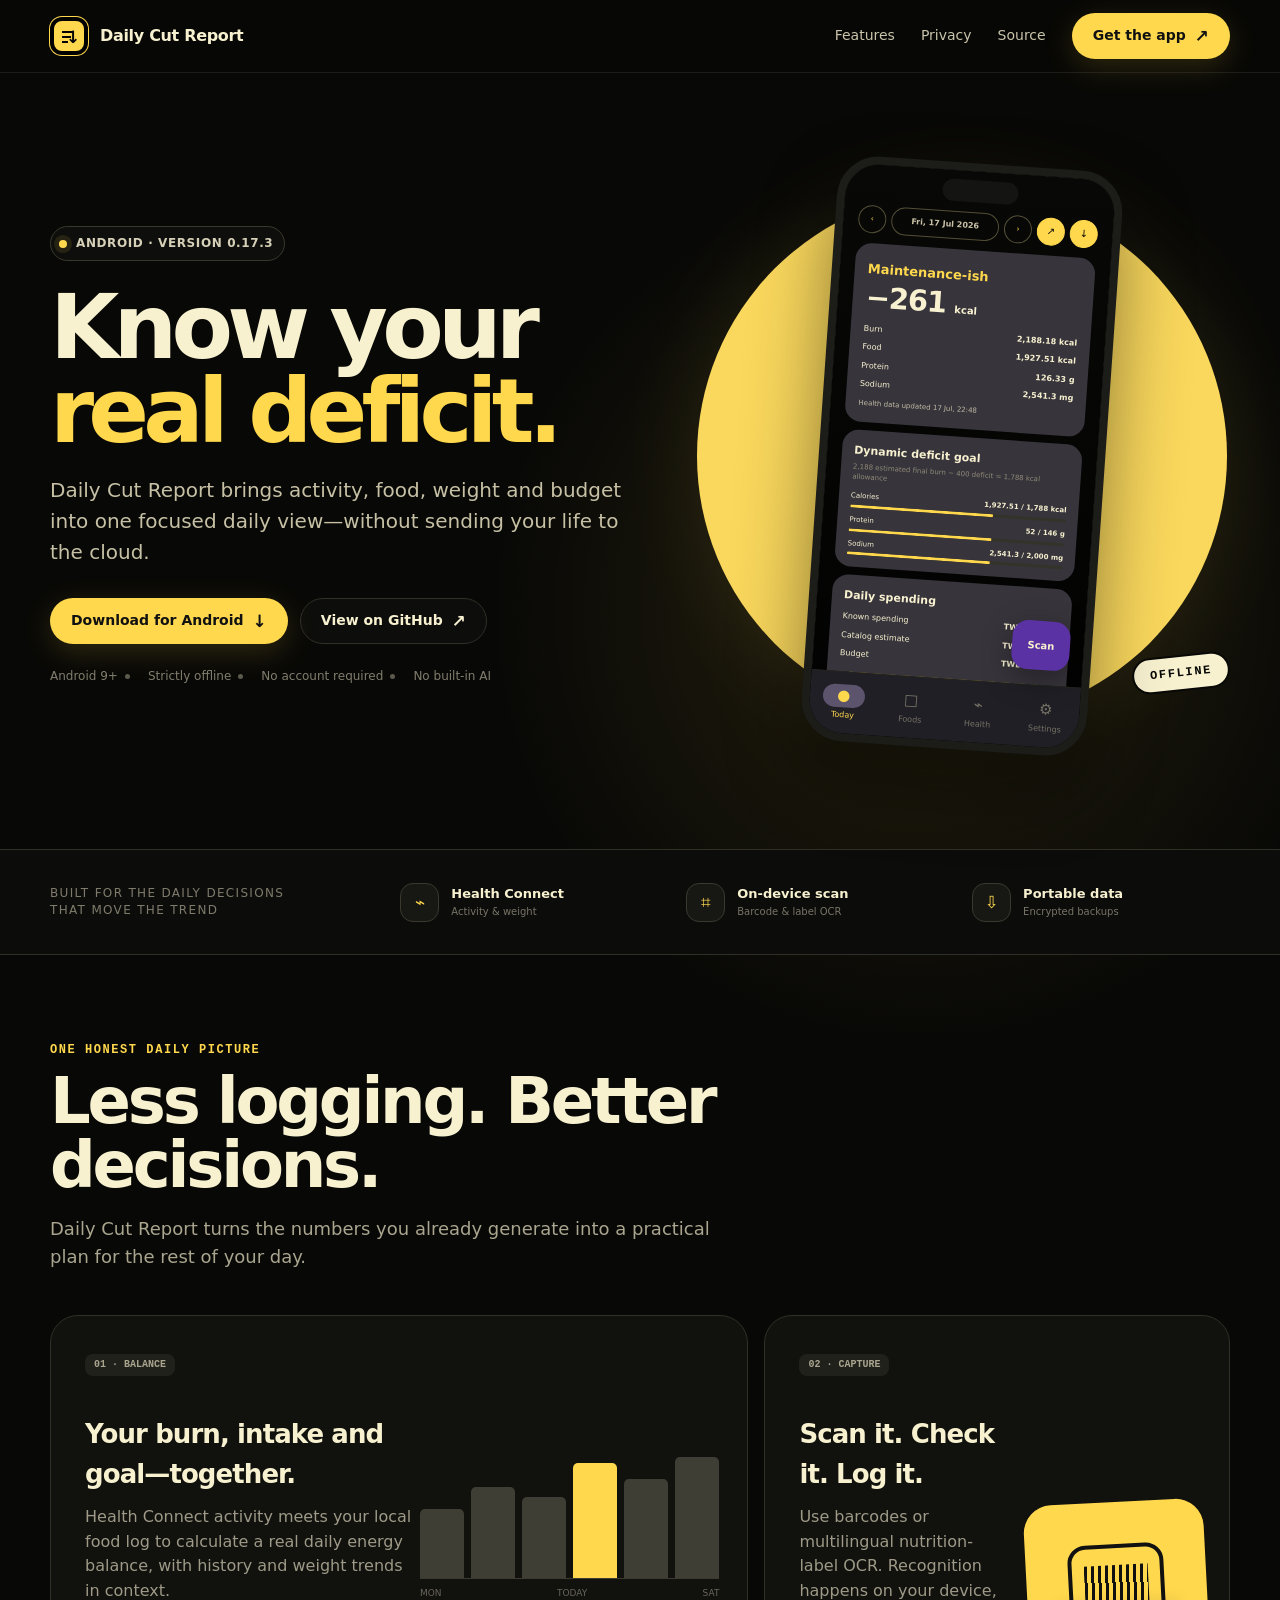
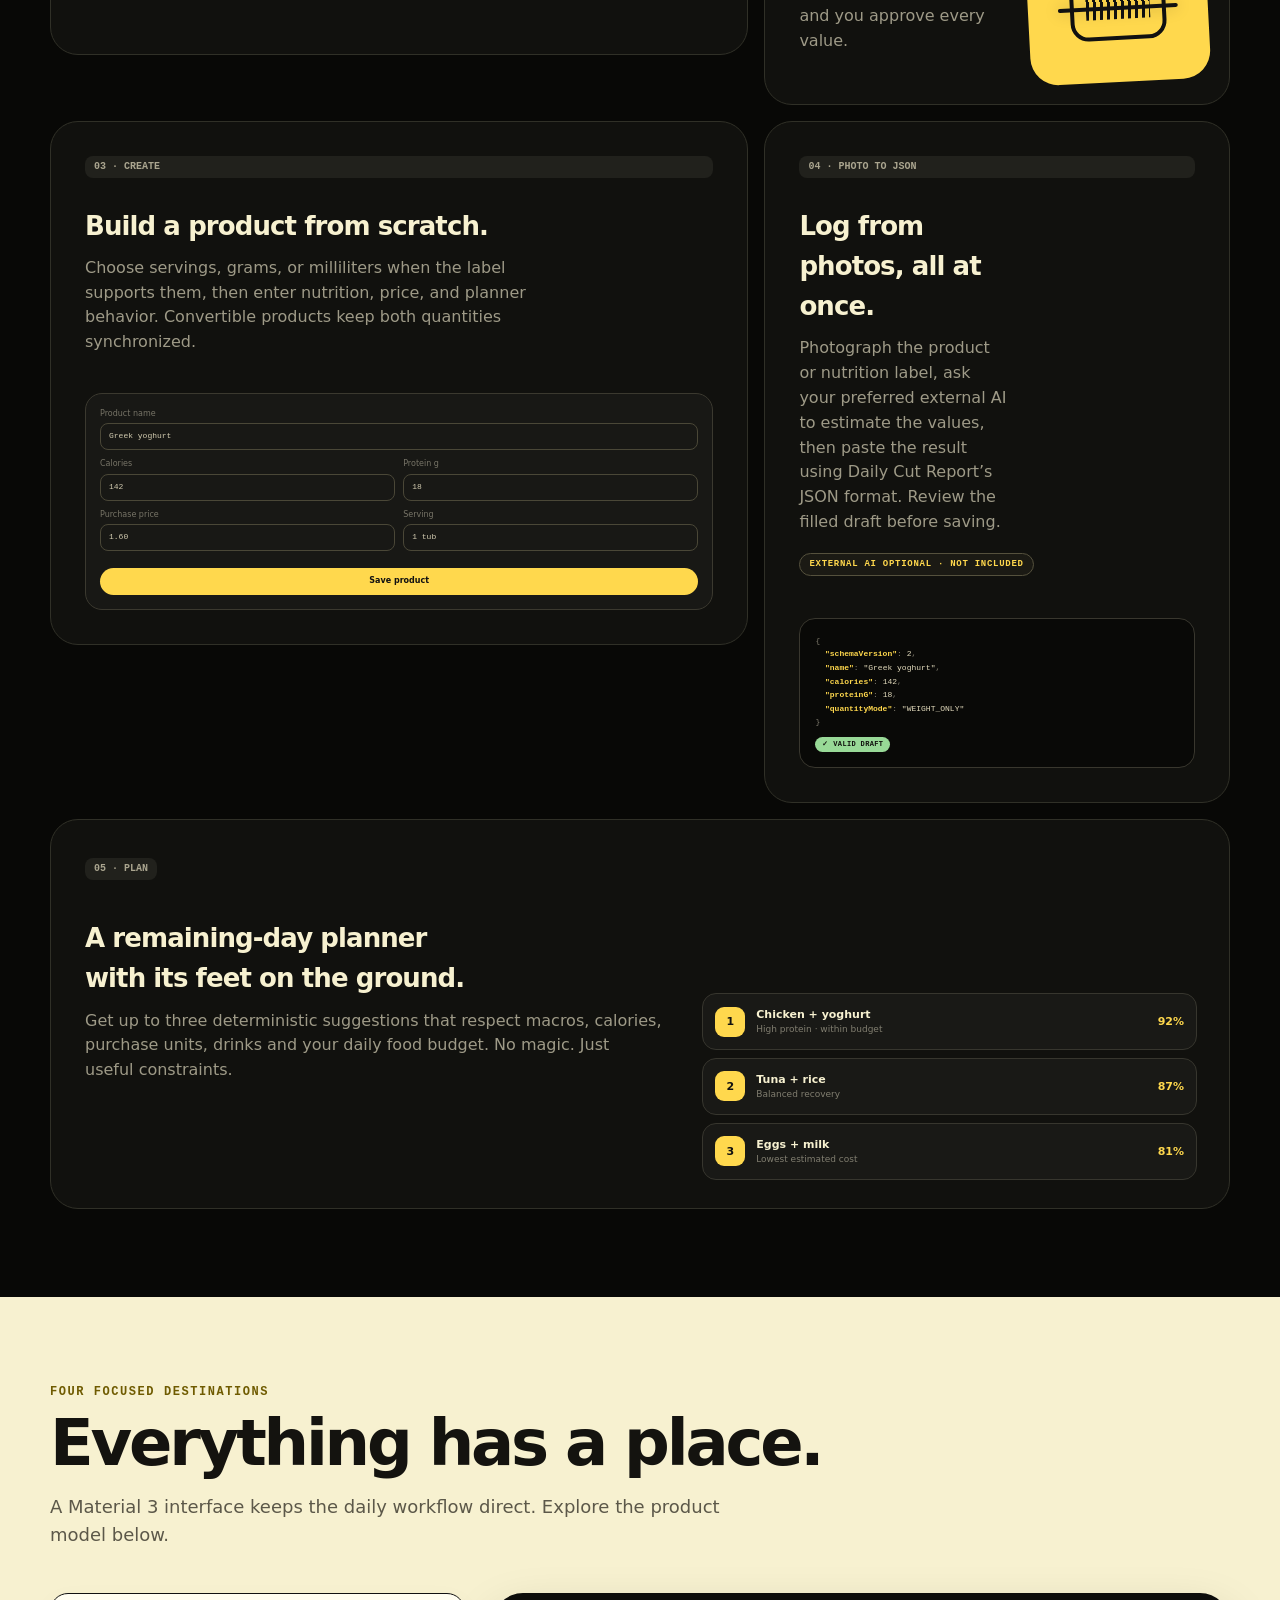
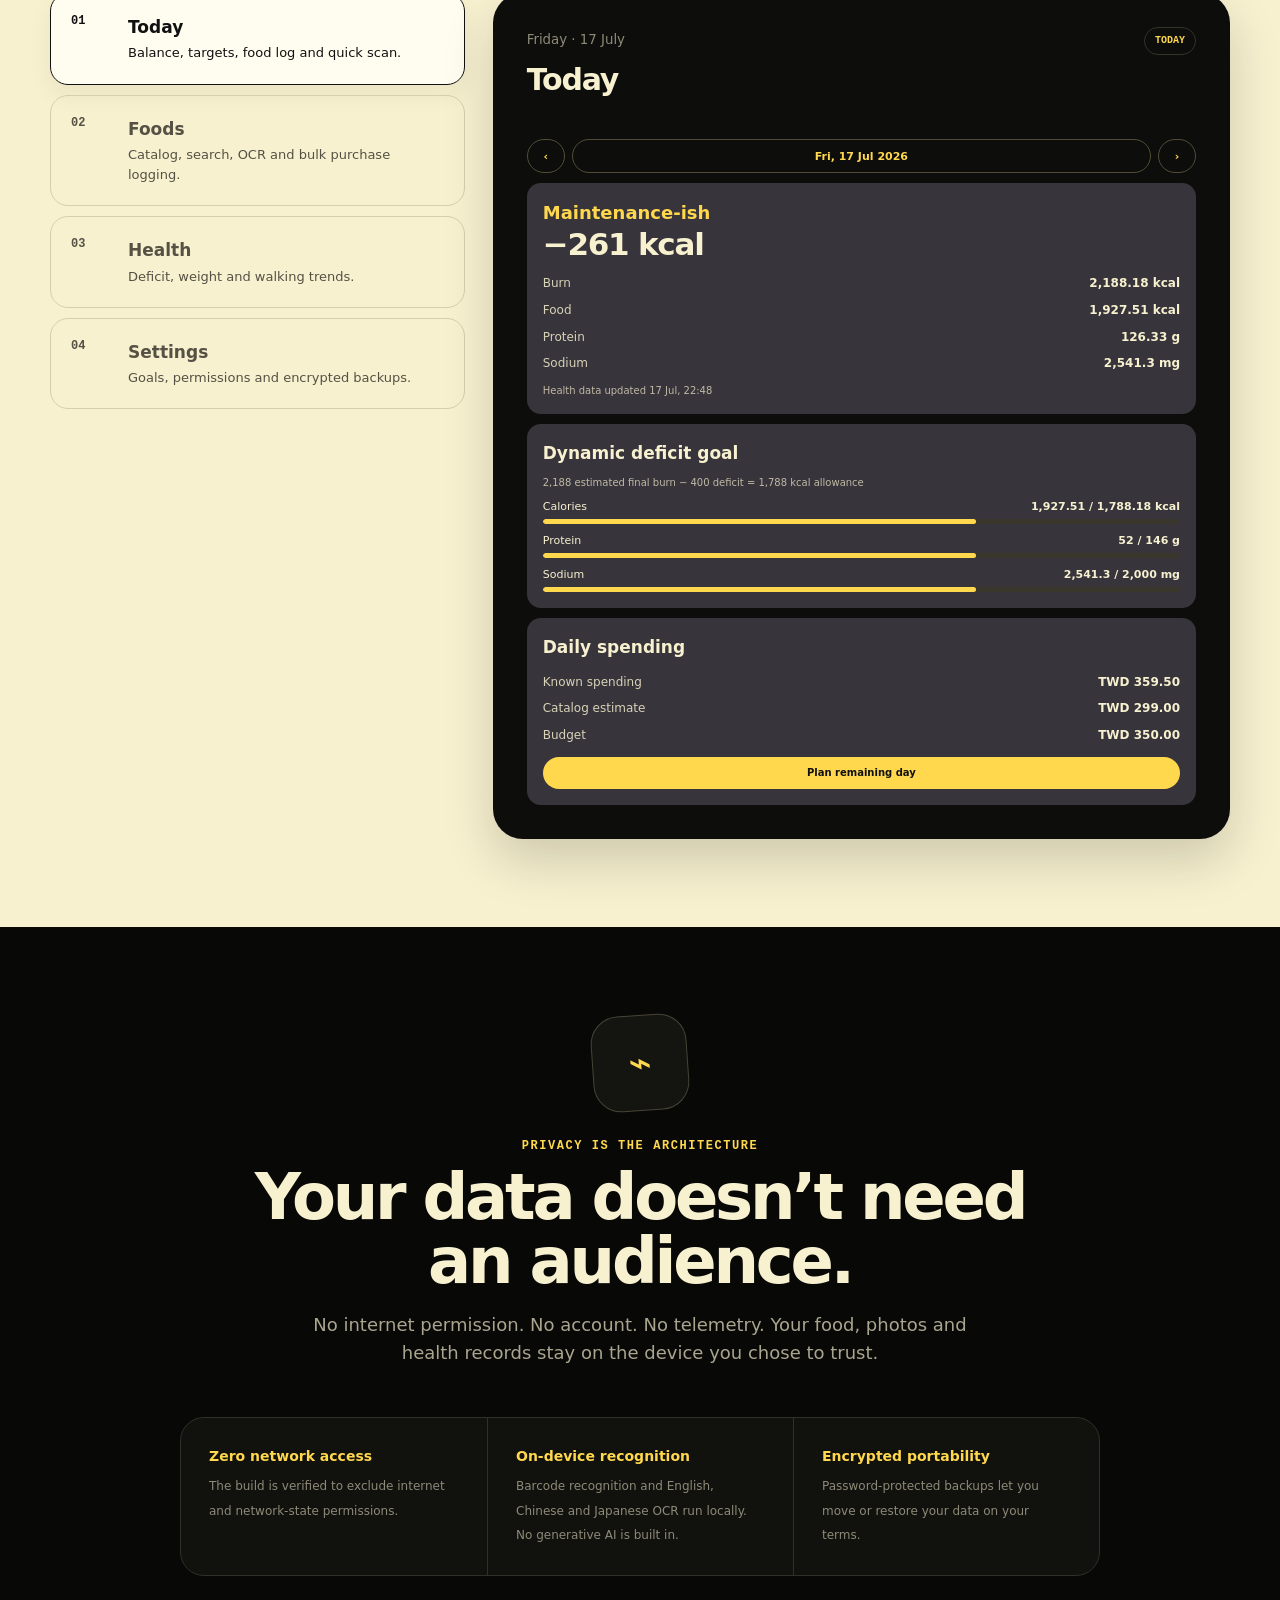
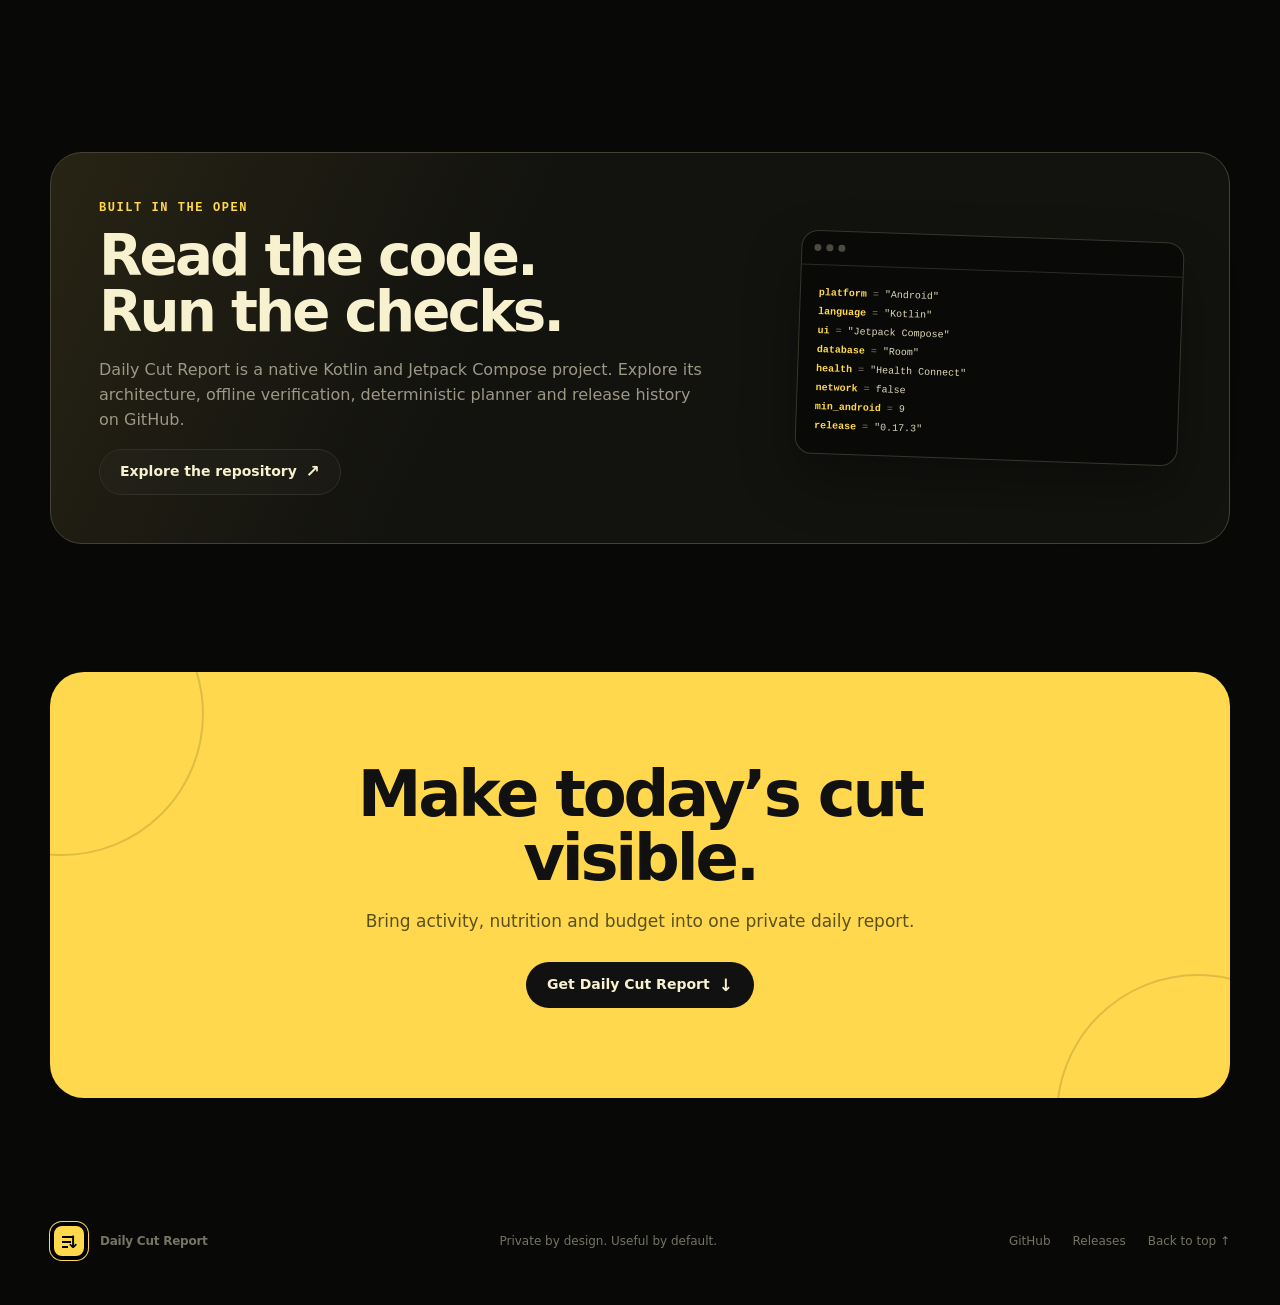
==== commit b6d43923: "Refresh the last 28 Health Connect days on manual refresh in 0.17.3" ====
--- a/docs/index.html
+++ b/docs/index.html
@@ -758,7 +758,7 @@
   <main id="top">
     <div class="wrap hero">
       <div class="hero-copy">
-        <div class="eyebrow"><span class="pulse"></span> Android · Version 0.17.2</div>
+        <div class="eyebrow"><span class="pulse"></span> Android · Version 0.17.3</div>
         <h1>Know your <span class="accent">real deficit.</span></h1>
         <p>Daily Cut Report brings activity, food, weight and budget into one focused daily view—without sending your life to the cloud.</p>
         <div class="hero-actions">
@@ -986,7 +986,7 @@
             <div><b>health</b> = <em>"Health Connect"</em></div>
             <div><b>network</b> = <em>false</em></div>
             <div><b>min_android</b> = <em>9</em></div>
-            <div><b>release</b> = <em>"0.17.2"</em></div>
+            <div><b>release</b> = <em>"0.17.3"</em></div>
           </div>
         </div>
       </div>
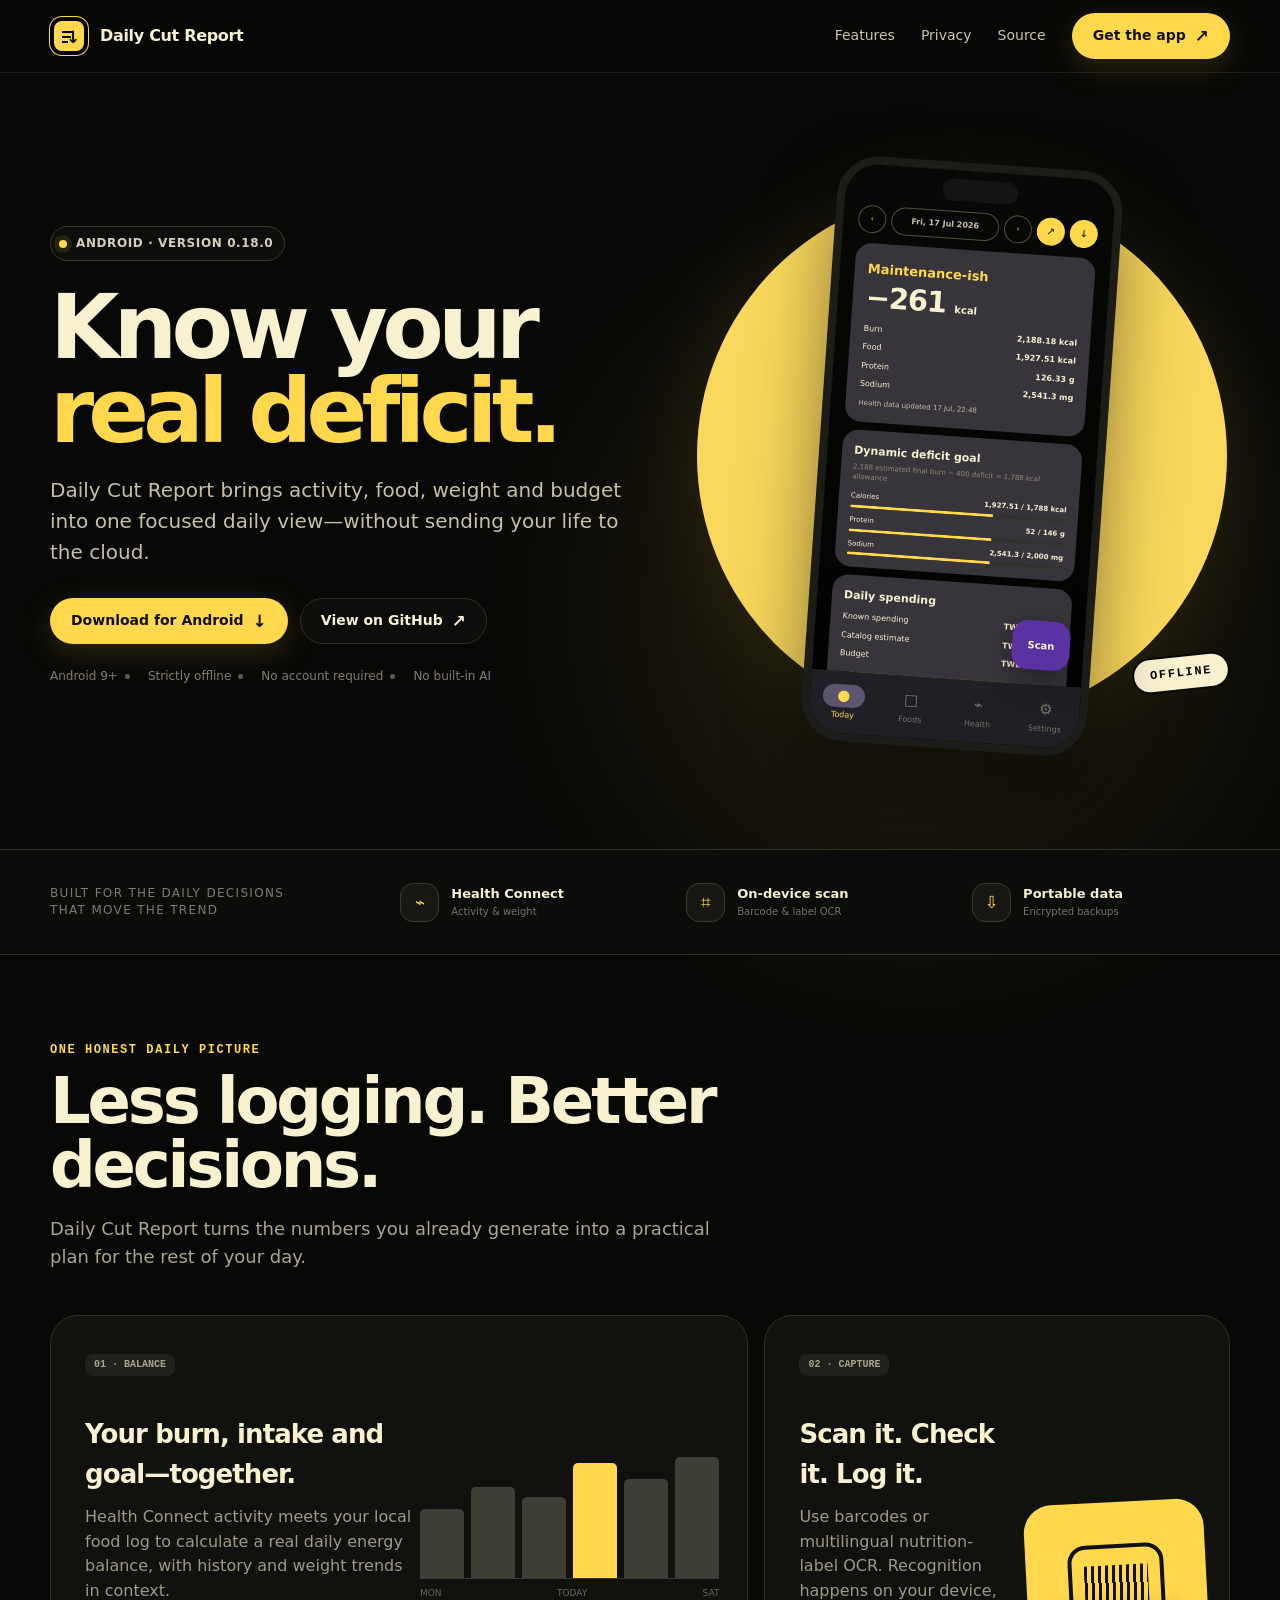
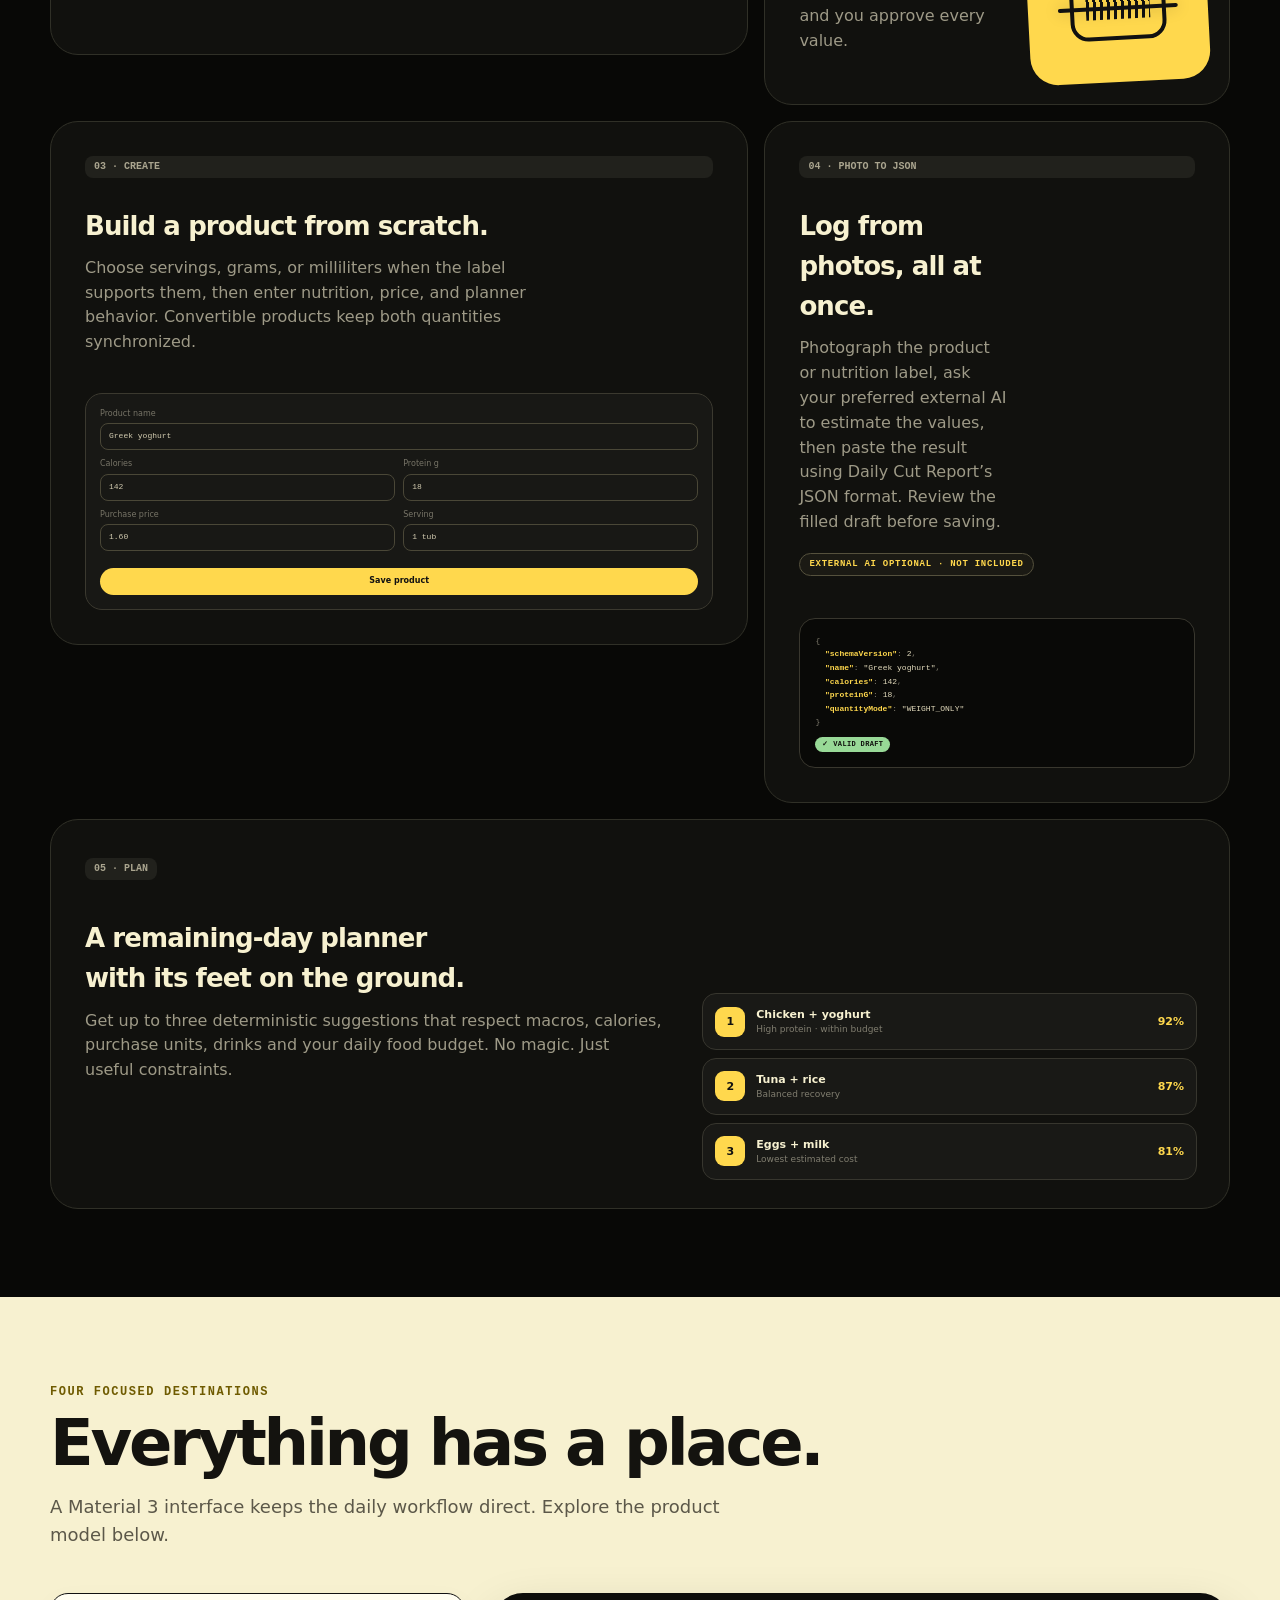
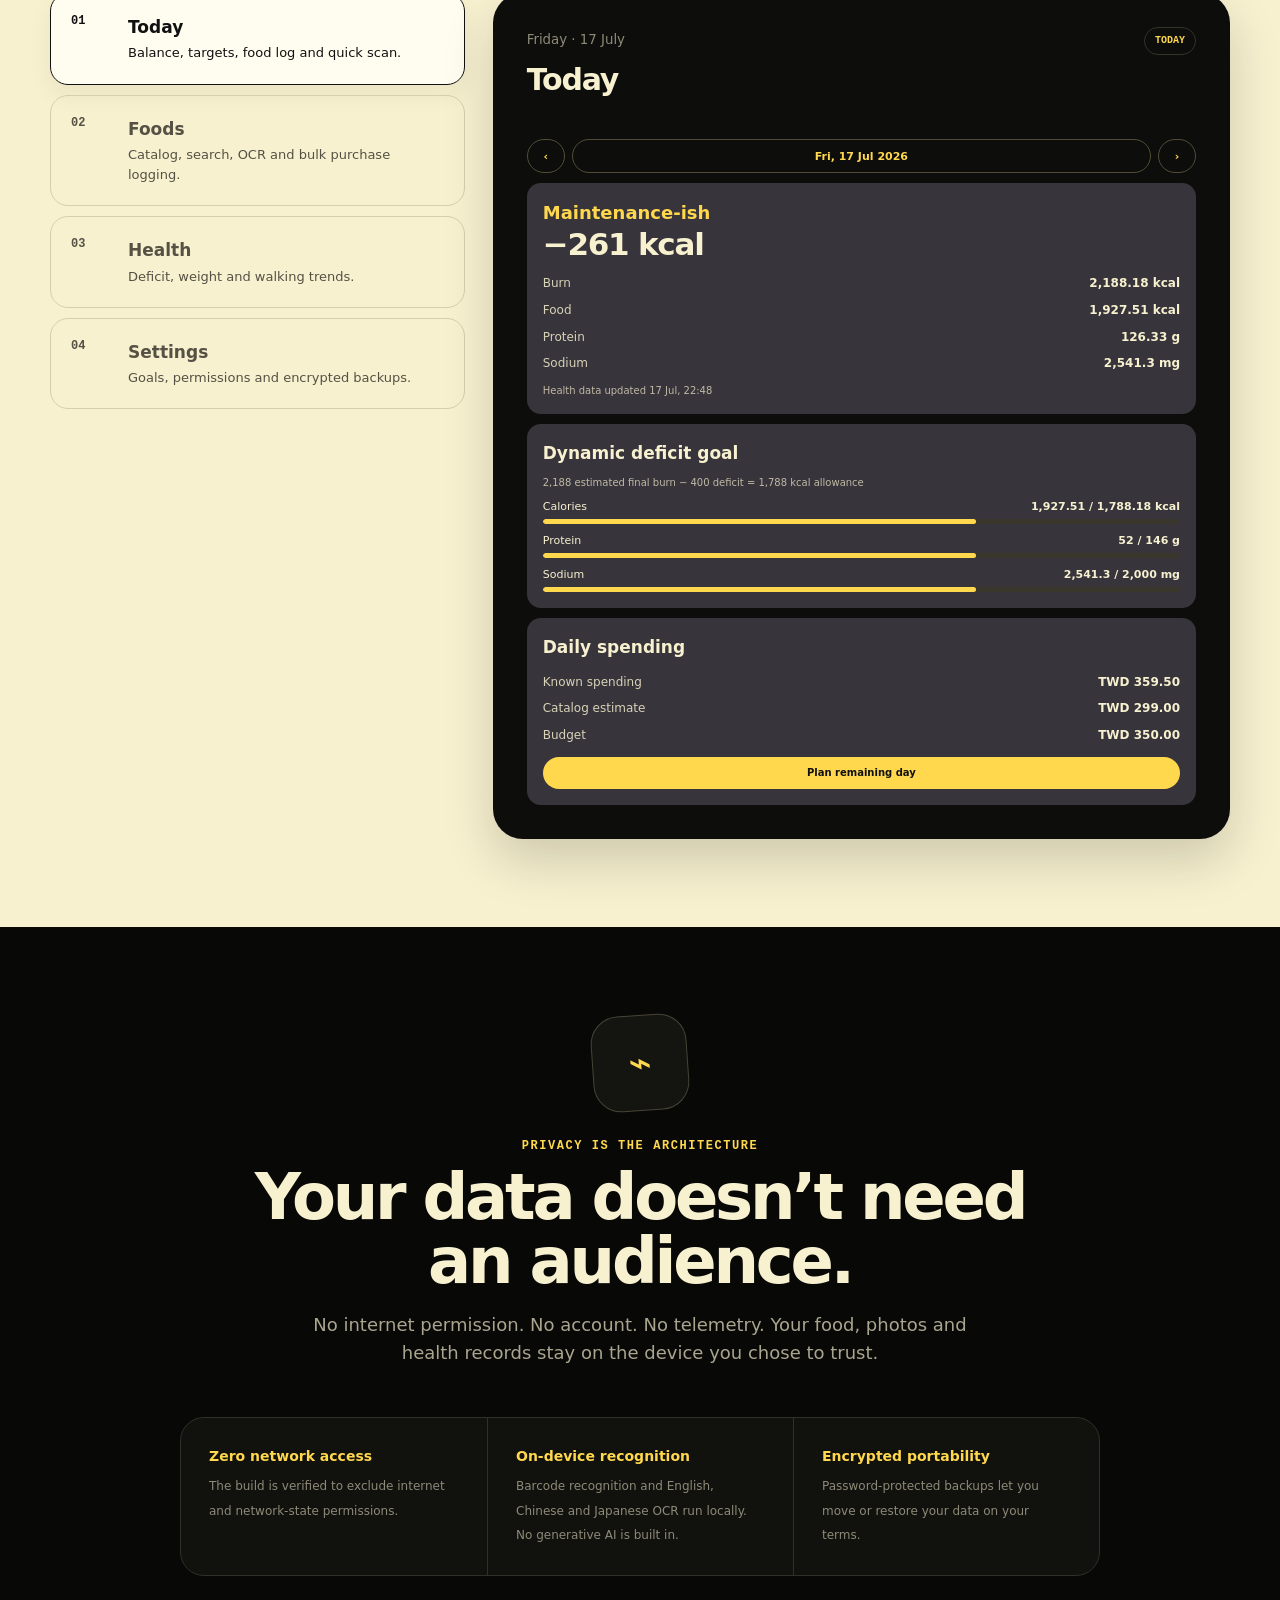
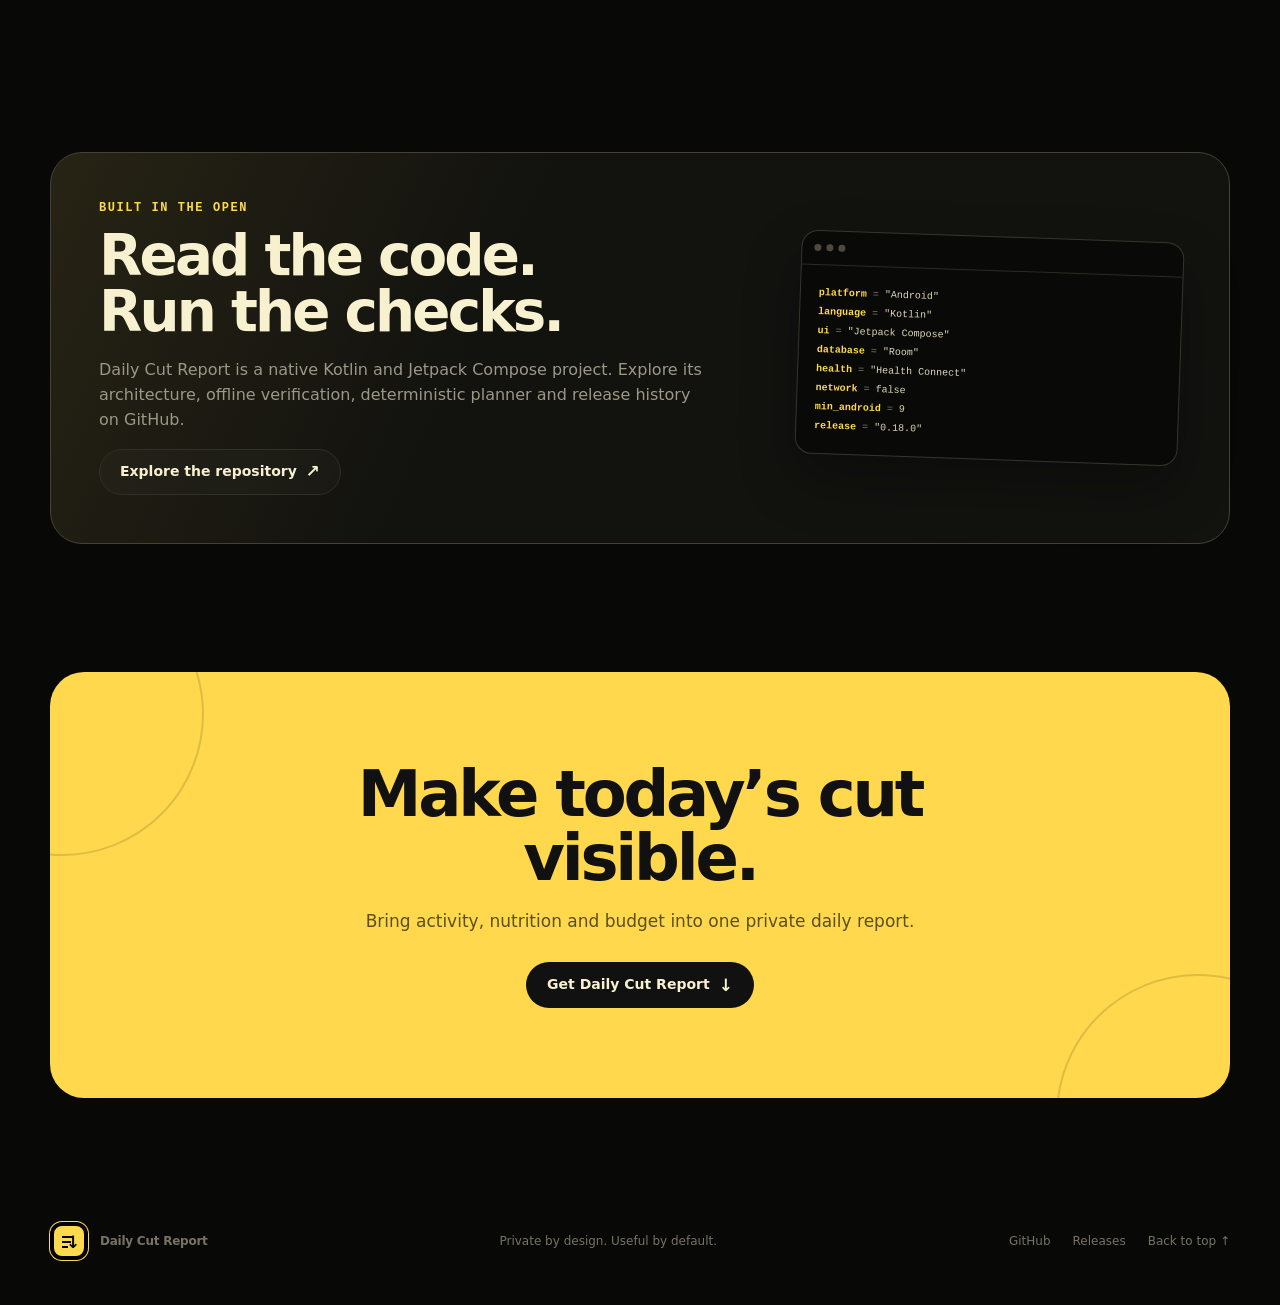
==== commit b8b28ef7: "Release Daily Ledger, reliable weekly exports and foreground refresh in 0.18.0" ====
--- a/docs/index.html
+++ b/docs/index.html
@@ -758,7 +758,7 @@
   <main id="top">
     <div class="wrap hero">
       <div class="hero-copy">
-        <div class="eyebrow"><span class="pulse"></span> Android · Version 0.17.3</div>
+        <div class="eyebrow"><span class="pulse"></span> Android · Version 0.18.0</div>
         <h1>Know your <span class="accent">real deficit.</span></h1>
         <p>Daily Cut Report brings activity, food, weight and budget into one focused daily view—without sending your life to the cloud.</p>
         <div class="hero-actions">
@@ -986,7 +986,7 @@
             <div><b>health</b> = <em>"Health Connect"</em></div>
             <div><b>network</b> = <em>false</em></div>
             <div><b>min_android</b> = <em>9</em></div>
-            <div><b>release</b> = <em>"0.17.3"</em></div>
+            <div><b>release</b> = <em>"0.18.0"</em></div>
           </div>
         </div>
       </div>
@@ -1122,7 +1122,7 @@
             <h4>Health Connect</h4>
             <div class="compose-row"><span>Status</span><b>Available</b></div>
             <p class="compose-note">Activity permissions granted. Optional nutrition and weight permissions are controlled separately.</p>
-            <span class="compose-button">Refresh selected date</span>
+            <span class="compose-button">Refresh last 28 days</span>
           </div>
           <div class="compose-card">
             <h4>Product JSON</h4>
